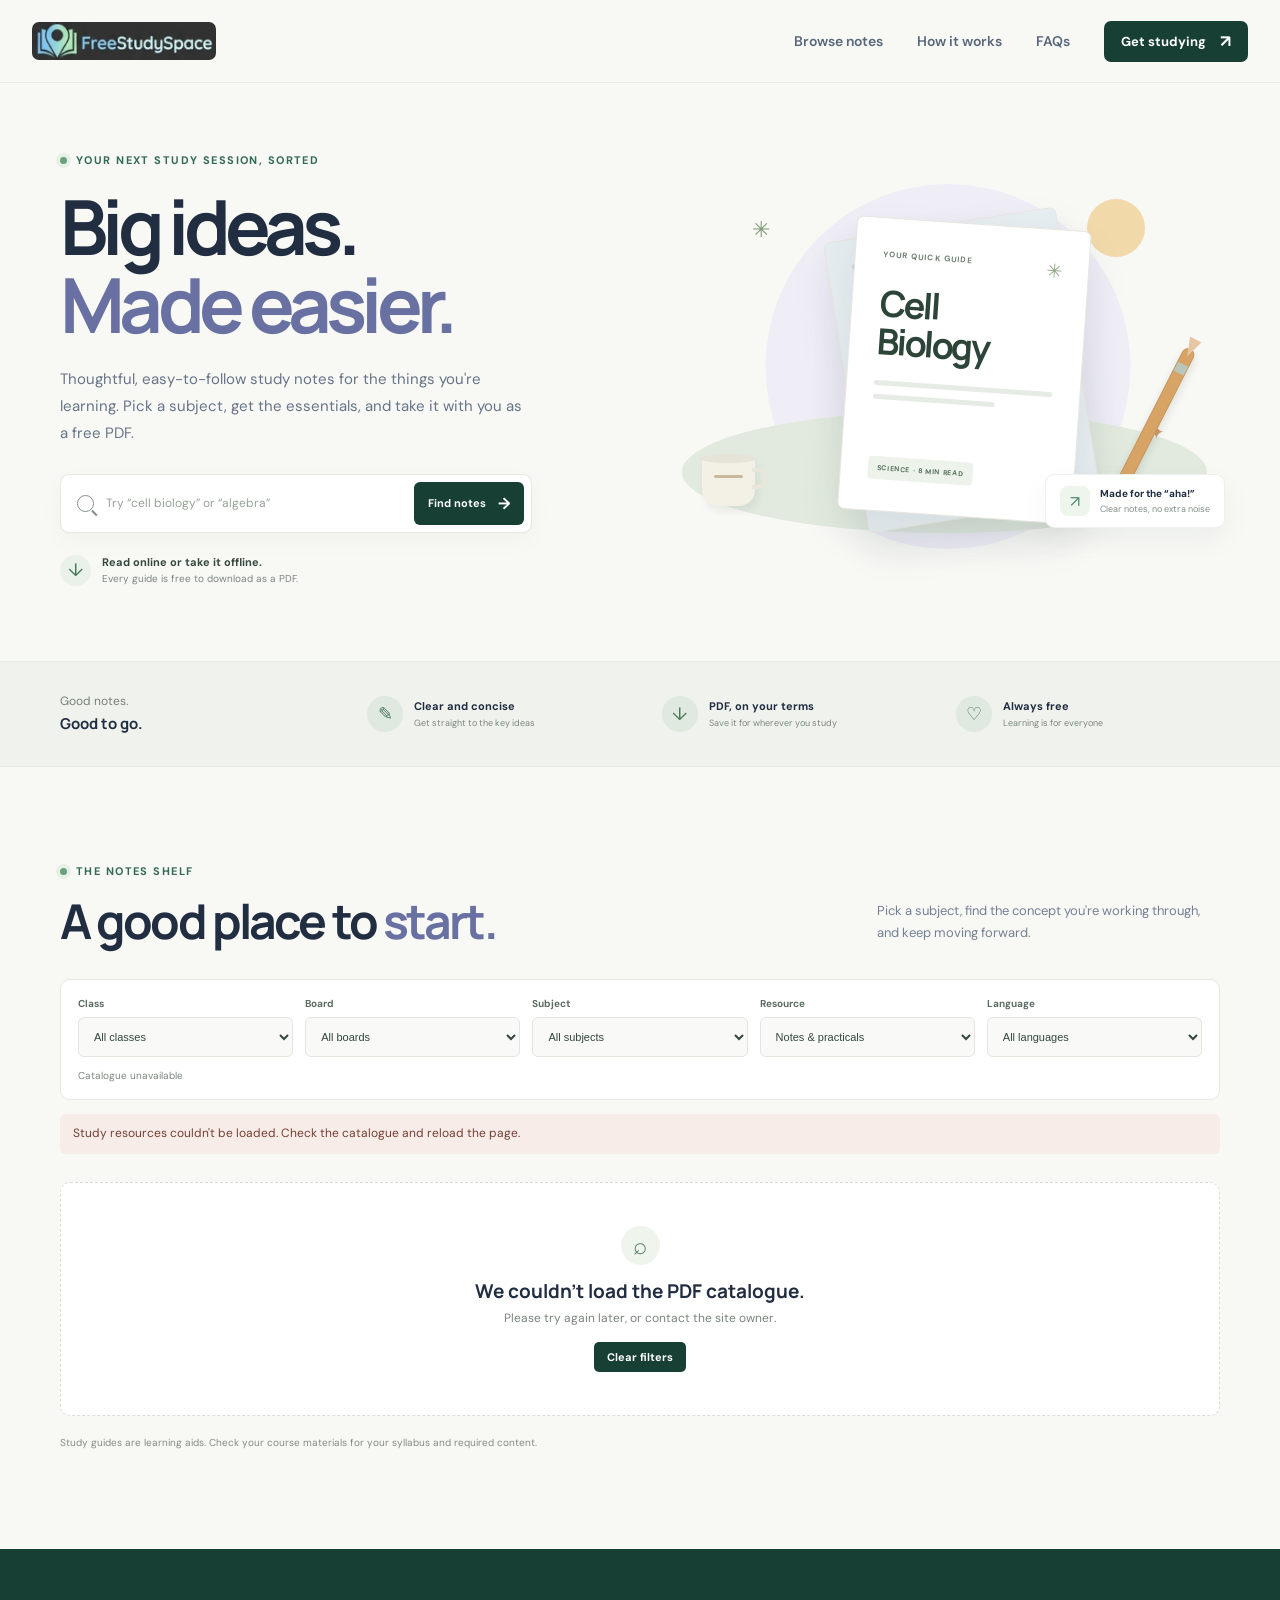
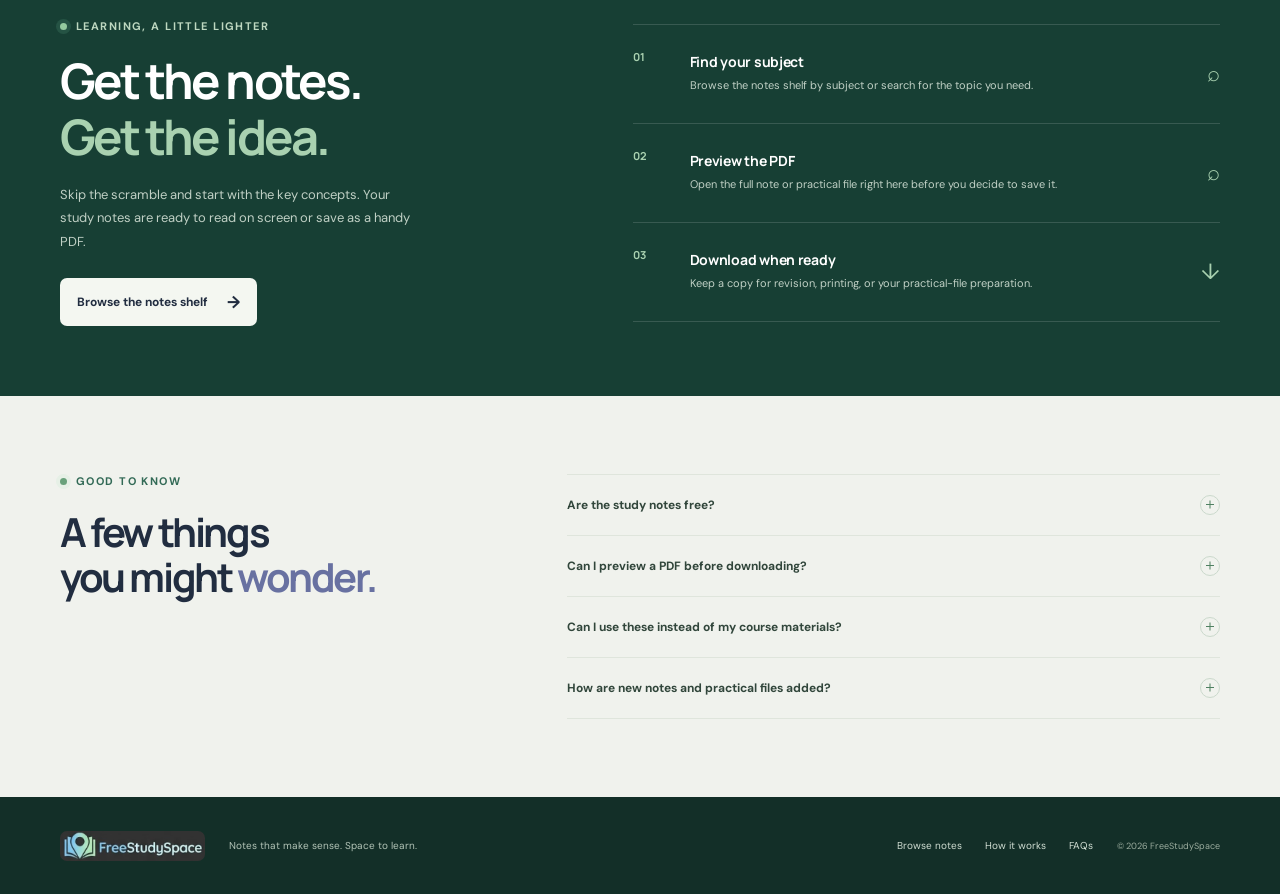
==== index.html @ 4ca71434 "UPDATED" ====
<!doctype html>
<html lang="en">
<head>
    <meta charset="UTF-8">
    <meta name="viewport" content="width=device-width, initial-scale=1">
    <meta name="theme-color" content="#f8f8f5">
    <meta name="description" content="Clear, useful study notes you can read online and download as free PDFs. Find your next study guide on FreeStudySpace.">
    <title>FreeStudySpace — Notes that make sense</title>
    <link rel="preconnect" href="https://fonts.googleapis.com">
    <link rel="preconnect" href="https://fonts.gstatic.com" crossorigin>
    <link href="https://fonts.googleapis.com/css2?family=DM+Sans:wght@400;500;600;700&family=Manrope:wght@400;500;600;700;800&display=swap" rel="stylesheet">
    <link rel="stylesheet" href="index.css">
</head>
<body>
    <a class="skip-link" href="#main">Skip to content</a>
    <header class="site-header" id="top">
        <div class="nav-shell">
            <a class="brand" href="#top" aria-label="FreeStudySpace home"><img src="FreeStudySpace.jpg" alt="FreeStudySpace" width="400" height="100"></a>
            <button class="menu-toggle" type="button" aria-expanded="false" aria-controls="primary-navigation" aria-label="Open navigation"><span></span><span></span></button>
            <nav class="primary-navigation" id="primary-navigation" aria-label="Main navigation">
                <a href="#notes">Browse notes</a>
                <a href="#how-it-works">How it works</a>
                <a href="#faq">FAQs</a>
                <a class="nav-cta" href="#notes">Get studying <span aria-hidden="true">↗</span></a>
            </nav>
        </div>
    </header>

    <main id="main">
        <section class="hero section-wrap" aria-labelledby="hero-title">
            <div class="hero-copy">
                <p class="eyebrow"><span class="eyebrow-dot"></span> Your next study session, sorted</p>
                <h1 id="hero-title">Big ideas.<br><span>Made easier.</span></h1>
                <p class="hero-description">Thoughtful, easy-to-follow study notes for the things you're learning. Pick a subject, get the essentials, and take it with you as a free PDF.</p>
                <form class="search-form" role="search" action="#notes">
                    <label class="visually-hidden" for="note-search">Search by topic or subject</label>
                    <span class="search-icon" aria-hidden="true"></span>
                    <input id="note-search" type="search" placeholder="Try “cell biology” or “algebra”" autocomplete="off">
                    <button type="submit">Find notes <span aria-hidden="true">→</span></button>
                </form>
                <div class="hero-note"><span class="download-mark" aria-hidden="true">↓</span><p><strong>Read online or take it offline.</strong><br>Every guide is free to download as a PDF.</p></div>
            </div>
            <div class="hero-art" role="img" aria-label="A stack of colorful study notes, a pencil, and a coffee">
                <div class="art-sun"></div><div class="art-spark spark-a">✳</div><div class="art-spark spark-b">✦</div>
                <div class="art-paper paper-back"><i></i><i></i><i></i></div>
                <div class="art-paper paper-main"><span class="paper-kicker">YOUR QUICK GUIDE</span><strong>Cell<br>Biology</strong><span class="paper-line"></span><span class="paper-line short"></span><span class="paper-chip">SCIENCE · 8 MIN READ</span><span class="paper-mark">✳</span></div>
                <div class="art-pencil"><span></span></div>
                <div class="art-cup"><span></span><i></i></div>
                <div class="art-caption"><span class="caption-icon">↗</span><span><strong>Made for the “aha!”</strong><small>Clear notes, no extra noise</small></span></div>
            </div>
        </section>

        <section class="benefits" aria-label="About the study notes">
            <div class="benefit-inner">
                <p>Good notes. <strong>Good to go.</strong></p>
                <div><span class="benefit-icon" aria-hidden="true">✎</span><span><strong>Clear and concise</strong><small>Get straight to the key ideas</small></span></div>
                <div><span class="benefit-icon" aria-hidden="true">↓</span><span><strong>PDF, on your terms</strong><small>Save it for wherever you study</small></span></div>
                <div><span class="benefit-icon" aria-hidden="true">♡</span><span><strong>Always free</strong><small>Learning is for everyone</small></span></div>
            </div>
        </section>

        <section class="notes-section section-wrap" id="notes" aria-labelledby="notes-title">
            <div class="section-heading">
                <div><p class="eyebrow"><span class="eyebrow-dot"></span> The notes shelf</p><h2 id="notes-title">A good place to <span>start.</span></h2></div>
                <p class="section-intro">Pick a subject, find the concept you're working through, and keep moving forward.</p>
            </div>
            <div class="catalog-controls">
                <label>Class
                    <select id="class-filter">
                        <option value="">All classes</option>
                        <option value="9">Class 9</option>
                        <option value="10">Class 10</option>
                        <option value="11">Class 11</option>
                        <option value="12">Class 12</option>
                    </select>
                </label>
                <label>Board
                    <select id="board-filter"><option value="">All boards</option></select>
                </label>
                <label>Subject
                    <select id="subject-filter"><option value="">All subjects</option></select>
                </label>
                <label>Resource
                    <select id="type-filter">
                        <option value="">Notes & practicals</option>
                        <option value="notes">Chapter notes</option>
                        <option value="practical">Practical files</option>
                    </select>
                </label>
                <label>Language
                    <select id="language-filter">
                        <option value="">All languages</option>
                        <option value="English">English</option>
                        <option value="Hindi">Hindi</option>
                        <option value="Bilingual">Bilingual</option>
                    </select>
                </label>
                <p class="result-count" id="result-count" aria-live="polite">Loading study resources…</p>
            </div>
            <p class="catalog-message" id="catalog-message" role="status" aria-live="polite">Loading study resources…</p>
            <div class="notes-grid" id="notes-grid" aria-busy="true"></div>
            <div class="empty-state" id="empty-state" hidden>
                <span aria-hidden="true">⌕</span>
                <h3 id="empty-title">No PDFs in this selection yet.</h3>
                <p id="empty-description">New class notes and practical files will appear here as they are added.</p>
                <button type="button" class="reset-search">Clear filters</button>
            </div>
            <p class="content-note">Study guides are learning aids. Check your course materials for your syllabus and required content.</p>
        </section>

        <section class="how-section" id="how-it-works" aria-labelledby="how-title">
            <div class="section-wrap how-layout">
                <div class="how-copy"><p class="eyebrow eyebrow-light"><span class="eyebrow-dot"></span> Learning, a little lighter</p><h2 id="how-title">Get the notes.<br><span>Get the idea.</span></h2><p>Skip the scramble and start with the key concepts. Your study notes are ready to read on screen or save as a handy PDF.</p><a class="button button-light" href="#notes">Browse the notes shelf <span aria-hidden="true">→</span></a></div>
                <div class="steps">
                    <article class="step"><span class="step-number">01</span><div><h3>Find your subject</h3><p>Browse the notes shelf by subject or search for the topic you need.</p></div><span class="step-mark" aria-hidden="true">⌕</span></article>
                    <article class="step"><span class="step-number">02</span><div><h3>Preview the PDF</h3><p>Open the full note or practical file right here before you decide to save it.</p></div><span class="step-mark" aria-hidden="true">⌕</span></article>
                    <article class="step"><span class="step-number">03</span><div><h3>Download when ready</h3><p>Keep a copy for revision, printing, or your practical-file preparation.</p></div><span class="step-mark" aria-hidden="true">↓</span></article>
                </div>
            </div>
        </section>

        <section class="faq-section" id="faq" aria-labelledby="faq-title">
            <div class="section-wrap faq-layout">
                <div><p class="eyebrow"><span class="eyebrow-dot"></span> Good to know</p><h2 id="faq-title">A few things<br>you might <span>wonder.</span></h2></div>
                <div class="faq-list">
                    <details><summary>Are the study notes free?<span aria-hidden="true"></span></summary><p>Yes. You can browse the guides and download each one as a PDF for free.</p></details>
                    <details><summary>Can I preview a PDF before downloading?<span aria-hidden="true"></span></summary><p>Yes. Open a resource to preview the PDF in the website, then download it if you want to keep a copy.</p></details>
                    <details><summary>Can I use these instead of my course materials?<span aria-hidden="true"></span></summary><p>These guides are a starting point for revision, not a replacement for your class notes, textbook, or course syllabus.</p></details>
                    <details><summary>How are new notes and practical files added?<span aria-hidden="true"></span></summary><p>New PDFs are added to the site's PDF folder and listed in its notes catalogue. The library grows as new files are published.</p></details>
                </div>
            </div>
        </section>
    </main>

    <footer class="site-footer"><div class="footer-inner">
        <a class="brand footer-brand" href="#top" aria-label="FreeStudySpace home"><img src="FreeStudySpace.jpg" alt="" width="400" height="100"></a>
        <p>Notes that make sense. Space to learn.</p>
        <nav aria-label="Footer navigation"><a href="#notes">Browse notes</a><a href="#how-it-works">How it works</a><a href="#faq">FAQs</a></nav>
        <span class="footer-copyright">© <span id="current-year">2026</span> FreeStudySpace</span>
    </div></footer>
    <dialog class="pdf-dialog" id="pdf-dialog" aria-labelledby="pdf-dialog-title">
        <div class="pdf-dialog-header">
            <div><p class="eyebrow">PDF PREVIEW</p><h2 id="pdf-dialog-title">Study resource</h2><p id="pdf-dialog-meta"></p></div>
            <div class="pdf-dialog-actions">
                <a class="button button-primary" id="pdf-download" href="#" download>Download PDF <span aria-hidden="true">↓</span></a>
                <button class="dialog-close" id="dialog-close" type="button" aria-label="Close PDF preview">×</button>
            </div>
        </div>
        <iframe id="pdf-frame" title="PDF study resource preview" src="about:blank"></iframe>
        <p class="pdf-fallback">If the PDF doesn't display here, <a id="pdf-open-new" href="#" target="_blank" rel="noopener">open it in a new tab</a>.</p>
    </dialog>
    <noscript><p class="noscript-message">Enable JavaScript to browse and preview the study PDFs.</p></noscript>
    <script src="app.js" defer></script>
</body>
</html>
---- index.css ----
:root {
    color-scheme: light;
    --ink: #212d40;
    --ink-soft: #687488;
    --green: #326a56;
    --green-dark: #183f34;
    --lavender: #eae7f6;
    --paper: #f8f8f5;
    --white: #fff;
    --line: #e8eae5;
    --serif: "Manrope", "DM Sans", sans-serif;
    --sans: "DM Sans", sans-serif;
}

* { box-sizing: border-box; }
html { scroll-behavior: smooth; scroll-padding-top: 92px; }
body { margin: 0; color: var(--ink); background: var(--paper); font-family: var(--sans); -webkit-font-smoothing: antialiased; }
a { color: inherit; }
button, input { font: inherit; }
a, button { -webkit-tap-highlight-color: transparent; }
a:focus-visible, button:focus-visible, input:focus-visible, select:focus-visible, summary:focus-visible { outline: 3px solid #85bb9a; outline-offset: 3px; border-radius: 5px; }
.skip-link { position: absolute; top: 8px; left: 8px; z-index: 20; padding: 10px 16px; transform: translateY(-150%); color: var(--white); background: var(--green-dark); border-radius: 6px; }
.skip-link:focus { transform: translateY(0); }
.visually-hidden { position: absolute; width: 1px; height: 1px; overflow: hidden; clip: rect(0, 0, 0, 0); white-space: nowrap; clip-path: inset(50%); }
.section-wrap { width: min(1160px, calc(100% - 64px)); margin-inline: auto; }

.site-header { position: sticky; top: 0; z-index: 10; background: rgb(248 248 245 / 95%); border-bottom: 1px solid rgb(232 234 229 / 85%); backdrop-filter: blur(12px); }
.nav-shell { width: min(1240px, calc(100% - 64px)); height: 82px; margin: auto; display: flex; align-items: center; justify-content: space-between; }
.brand { display: inline-flex; width: 184px; overflow: hidden; border-radius: 7px; background: #252829; }
.brand img { display: block; width: 100%; height: auto; }
.primary-navigation { display: flex; align-items: center; gap: 34px; }
.primary-navigation > a:not(.nav-cta) { color: #59677a; font-size: 14px; font-weight: 600; text-decoration: none; transition: color .2s ease; }
.primary-navigation > a:not(.nav-cta):hover, .footer-inner nav a:hover { color: var(--green); }
.nav-cta { display: inline-flex; align-items: center; gap: 14px; padding: 12px 17px; color: var(--white); background: var(--green-dark); border-radius: 7px; font-size: 13px; font-weight: 700; text-decoration: none; transition: background .2s ease, transform .2s ease; }
.nav-cta:hover, .button-primary:hover { background: #245b49; transform: translateY(-1px); }
.nav-cta span { font-size: 17px; line-height: 1; }
.menu-toggle { display: none; }

.hero { min-height: 578px; display: grid; grid-template-columns: 1.03fr .97fr; align-items: center; gap: 40px; padding-block: 66px 70px; }
.hero-copy { position: relative; z-index: 1; max-width: 565px; }
.eyebrow { display: flex; align-items: center; gap: 9px; margin: 0 0 19px; color: var(--green); font-size: 11px; font-weight: 700; letter-spacing: .13em; line-height: 1.4; text-transform: uppercase; }
.eyebrow-dot { flex: 0 0 auto; width: 7px; height: 7px; background: #69a17b; border-radius: 50%; box-shadow: 0 0 0 4px #e6f0e6; }
h1, h2, h3, p { margin-top: 0; }
h1, h2, h3 { font-family: var(--serif); }
.hero h1 { margin: 0; font-size: clamp(55px, 6.1vw, 76px); font-weight: 700; letter-spacing: -.075em; line-height: 1.03; }
.hero h1 span, .section-heading h2 span, .faq-layout h2 span { color: #6871a1; }
.hero-description { max-width: 470px; margin: 22px 0 0; color: var(--ink-soft); font-size: 15px; line-height: 1.8; }
.search-form { display: flex; align-items: center; gap: 10px; max-width: 472px; min-height: 59px; margin-top: 27px; padding: 6px 7px 6px 16px; background: #fff; border: 1px solid #e3e8e2; border-radius: 9px; box-shadow: 0 8px 24px #20372b08; }
.search-icon { position: relative; flex: 0 0 17px; width: 17px; height: 17px; border: 1.8px solid #829087; border-radius: 50%; }
.search-icon::after { position: absolute; right: -5px; bottom: -3px; width: 7px; height: 1.7px; content: ""; background: #829087; transform: rotate(46deg); }
.search-form input { width: 100%; min-width: 0; padding: 10px 2px; color: var(--ink); background: transparent; border: 0; outline: 0; font-size: 12px; }
.search-form input::placeholder { color: #98a198; }
.search-form input:focus-visible { outline: 0; }
.search-form:focus-within { border-color: #8caf95; box-shadow: 0 0 0 3px #d9eadc; }
.search-form button { display: inline-flex; flex: 0 0 auto; min-height: 43px; align-items: center; gap: 12px; padding-inline: 14px; color: #fff; background: var(--green-dark); border: 0; border-radius: 6px; cursor: pointer; font-size: 11px; font-weight: 700; transition: background .2s ease; }
.search-form button:hover { background: #285f4c; }
.search-form button span { font-size: 16px; }
.hero-note { display: flex; align-items: center; gap: 11px; margin-top: 21px; }
.hero-note p { margin: 0; color: #7b867f; font-size: 10px; line-height: 1.6; }
.hero-note strong { color: #36483e; font-size: 11px; }
.download-mark { display: grid; width: 31px; height: 31px; place-items: center; color: #467858; background: #e9f1e9; border-radius: 50%; font-size: 18px; }

.hero-art { position: relative; isolation: isolate; width: 100%; height: 420px; }
.hero-art::before { position: absolute; z-index: -2; top: 24px; left: 50%; width: 365px; height: 365px; content: ""; background: #efedf6; border-radius: 50%; transform: translateX(-50%); }
.hero-art::after { position: absolute; z-index: -1; right: 13px; bottom: 47px; left: 5px; height: 122px; content: ""; background: #e2eadf; border-radius: 50%; }
.art-sun { position: absolute; top: 39px; right: 75px; width: 58px; height: 58px; background: #f2d9a9; border-radius: 50%; }
.art-spark { position: absolute; z-index: 3; color: #829a76; }
.spark-a { top: 55px; left: 75px; font-size: 22px; }
.spark-b { right: 55px; bottom: 135px; color: #d39c70; font-size: 20px; }
.art-paper { position: absolute; top: 63px; left: 50%; width: 235px; height: 294px; background: #fff; border: 1px solid #e8e6e0; border-radius: 7px; box-shadow: 0 20px 42px #28354816; }
.paper-back { padding: 24px; transform: translateX(-44%) rotate(-9deg); background: #e6edf0; }
.paper-back i { display: block; height: 7px; margin-bottom: 18px; background: #c7d8d8; border-radius: 4px; }
.paper-back i:nth-child(2) { width: 76%; }
.paper-back i:nth-child(3) { width: 89%; }
.paper-main { z-index: 2; display: flex; flex-direction: column; align-items: flex-start; padding: 31px 27px; transform: translateX(-43%) rotate(4deg); }
.paper-kicker { color: #718274; font-size: 8px; font-weight: 700; letter-spacing: .14em; }
.paper-main strong { margin-top: 25px; color: #2d4438; font-family: var(--serif); font-size: 36px; letter-spacing: -.07em; line-height: 1.06; }
.paper-line { width: 100%; height: 5px; margin-top: 20px; background: #e7ebe5; border-radius: 4px; }
.paper-line.short { width: 68%; margin-top: 9px; }
.paper-chip { margin-top: auto; padding: 7px 9px; color: #55725c; background: #edf3eb; border-radius: 4px; font-size: 7px; font-weight: 700; letter-spacing: .09em; }
.paper-mark { position: absolute; top: 29px; right: 26px; color: #90a887; font-size: 19px; }
.art-pencil { position: absolute; z-index: 3; right: 56px; bottom: 92px; width: 13px; height: 147px; background: #d7a466; border: 1px solid #c8975e; border-radius: 8px 8px 2px 2px; box-shadow: 2px 4px 8px #20382b20; transform: rotate(27deg); }
.art-pencil::before { position: absolute; top: -12px; left: -1px; width: 13px; height: 19px; content: ""; background: #e7c7a3; clip-path: polygon(0 0, 100% 0, 50% 100%); }
.art-pencil span { position: absolute; top: 16px; left: 0; width: 11px; height: 10px; background: #b9c7bb; }
.art-cup { position: absolute; z-index: 3; bottom: 74px; left: 25px; width: 53px; height: 48px; background: #f3f0e6; border-radius: 4px 4px 16px 16px; box-shadow: 3px 5px 9px #20382b12; }
.art-cup::before { position: absolute; top: -4px; left: -2px; width: 57px; height: 9px; content: ""; background: #e6e3d8; border-radius: 50%; }
.art-cup span { position: absolute; top: 17px; left: 12px; width: 29px; height: 3px; background: #c9b89c; border-radius: 5px; }
.art-cup i { position: absolute; top: 10px; right: -12px; width: 15px; height: 21px; border: 4px solid #e9e6dc; border-left: 0; border-radius: 0 9px 9px 0; }
.art-caption { position: absolute; z-index: 4; right: -5px; bottom: 52px; display: flex; align-items: center; gap: 10px; padding: 11px 14px; background: #fff; border: 1px solid #edf0eb; border-radius: 9px; box-shadow: 0 11px 29px #1c41300d; }
.caption-icon { display: grid; width: 30px; height: 30px; place-items: center; color: #4f8a69; background: #eef5ed; border-radius: 8px; font-size: 16px; }
.art-caption strong, .art-caption small { display: block; white-space: nowrap; }
.art-caption strong { font-size: 10px; }
.art-caption small { margin-top: 3px; color: #839087; font-size: 9px; }

.benefits { background: #f0f2ed; border-block: 1px solid #e9ece6; }
.benefit-inner { width: min(1160px, calc(100% - 64px)); min-height: 104px; margin: auto; display: grid; grid-template-columns: 1.05fr 1fr 1fr 1fr; align-items: center; gap: 30px; }
.benefit-inner > p { margin: 0; color: #758277; font-size: 12px; line-height: 1.7; }
.benefit-inner > p strong { display: block; color: var(--ink); font-family: var(--serif); font-size: 15px; }
.benefit-inner > div { display: flex; align-items: center; gap: 11px; }
.benefit-icon { display: grid; flex: 0 0 auto; width: 36px; height: 36px; place-items: center; color: #4c7a5d; background: #e0e9df; border-radius: 50%; font-size: 18px; }
.benefit-inner > div strong, .benefit-inner > div small { display: block; }
.benefit-inner > div strong { font-size: 11px; }
.benefit-inner > div small { margin-top: 4px; color: #7b877f; font-size: 9px; }

.notes-section { padding-block: 97px 98px; }
.section-heading { display: flex; align-items: end; justify-content: space-between; gap: 48px; margin-bottom: 30px; }
.section-heading .eyebrow { margin-bottom: 15px; }
.section-heading h2, .how-copy h2, .faq-layout h2 { margin: 0; font-size: clamp(36px, 4vw, 48px); font-weight: 700; letter-spacing: -.06em; line-height: 1.14; }
.section-intro { max-width: 343px; margin: 0 0 4px; color: #758093; font-size: 13px; line-height: 1.75; }
.catalog-controls { margin-bottom: 22px; }
.result-count { min-height: 14px; margin: 12px 2px 0; color: #879086; font-size: 10px; }
.notes-grid { display: grid; grid-template-columns: repeat(3, minmax(0, 1fr)); gap: 18px; }
.note-card { overflow: hidden; background: #fff; border: 1px solid #e8ebe7; border-radius: 11px; transition: transform .22s ease, box-shadow .22s ease; }
.note-card:hover { transform: translateY(-4px); box-shadow: 0 15px 32px #27392b0d; }
.note-art { position: relative; height: 166px; overflow: hidden; }
.art-label { position: absolute; right: 14px; bottom: 13px; padding: 6px 8px; color: #556456; background: #ffffffba; border: 1px solid #ffffffce; border-radius: 4px; font-size: 8px; font-weight: 700; letter-spacing: .11em; backdrop-filter: blur(5px); }
.note-card-body { padding: 17px 18px 18px; }
.note-meta { display: flex; align-items: center; justify-content: space-between; gap: 10px; color: #879087; font-size: 8px; font-weight: 700; letter-spacing: .08em; }
.subject-tag { padding: 5px 7px; border-radius: 4px; }
.note-card h3 { margin: 13px 0 6px; font-size: 18px; letter-spacing: -.04em; }
.note-card-body > p { min-height: 41px; margin: 0; color: #748074; font-size: 11px; line-height: 1.7; }
.content-note { margin: 19px 0 0; color: #838c84; font-size: 10px; line-height: 1.6; }
.empty-state { padding: 43px 20px; background: #fff; border: 1px dashed #d7e0d7; border-radius: 10px; text-align: center; }
.empty-state[hidden] { display: none; }
.empty-state > span { display: inline-grid; width: 39px; height: 39px; place-items: center; color: #568265; background: #eff4ed; border-radius: 50%; font-size: 24px; }
.empty-state h3 { margin: 13px 0 6px; font-size: 19px; }
.empty-state p { margin: 0; color: #79847b; font-size: 12px; }
.reset-search { margin-top: 16px; padding: 8px 13px; color: #fff; background: var(--green-dark); border: 0; border-radius: 5px; cursor: pointer; font-size: 11px; font-weight: 700; }

.how-section { overflow: hidden; color: #fff; background: #173f34; }
.how-layout { min-height: 415px; display: grid; grid-template-columns: .9fr 1.1fr; align-items: center; gap: 92px; padding-block: 70px; }
.eyebrow-light { color: #bdd7c0; }
.eyebrow-light .eyebrow-dot { background: #93c99e; box-shadow: 0 0 0 4px #255344; }
.how-copy h2 { font-size: clamp(39px, 4vw, 49px); }
.how-copy h2 span { color: #a9d1b0; }
.how-copy > p:not(.eyebrow) { max-width: 355px; margin: 18px 0 25px; color: #c0d0c5; font-size: 13px; line-height: 1.8; }
.button { display: inline-flex; min-height: 48px; align-items: center; justify-content: center; gap: 19px; padding: 0 17px; border-radius: 7px; font-size: 12px; font-weight: 700; text-decoration: none; transition: background .2s ease, transform .2s ease; }
.button-light { color: var(--ink); background: #f4f7f1; }
.button-light:hover { background: #e2eee2; transform: translateY(-1px); }
.button span { font-size: 17px; transition: transform .2s ease; }
.button:hover span { transform: translateX(3px); }
.steps { border-top: 1px solid #ffffff24; }
.step { min-height: 99px; display: grid; grid-template-columns: 41px 1fr 27px; align-items: center; gap: 16px; border-bottom: 1px solid #ffffff24; }
.step-number { align-self: start; padding-top: 24px; color: #a9d1b0; font-family: var(--serif); font-size: 11px; font-weight: 700; }
.step h3 { margin: 0 0 5px; font-size: 14px; letter-spacing: -.02em; }
.step p { max-width: 380px; margin: 0; color: #c0d0c5; font-size: 11px; line-height: 1.7; }
.step-mark { color: #a9d1b0; font-size: 22px; text-align: right; }

.faq-section { padding-block: 78px; background: #f0f2ed; }
.faq-layout { display: grid; grid-template-columns: .78fr 1.22fr; gap: 90px; }
.faq-layout h2 { font-size: 40px; }
.faq-list { border-top: 1px solid #dfe5dc; }
.faq-list details { border-bottom: 1px solid #dfe5dc; }
.faq-list summary { position: relative; display: flex; min-height: 60px; align-items: center; justify-content: space-between; gap: 18px; color: #31463b; cursor: pointer; font-size: 12px; font-weight: 700; list-style: none; }
.faq-list summary::-webkit-details-marker { display: none; }
.faq-list summary > span { position: relative; flex: 0 0 20px; width: 20px; height: 20px; border: 1px solid #cbd9cc; border-radius: 50%; }
.faq-list summary > span::before, .faq-list summary > span::after { position: absolute; top: 8px; left: 5px; width: 8px; height: 1px; content: ""; background: #4f8061; transition: transform .2s ease; }
.faq-list summary > span::after { transform: rotate(90deg); }
.faq-list details[open] summary > span::after { transform: rotate(0); }
.faq-list details p { max-width: 540px; margin: -2px 36px 18px 0; color: #6d7b71; font-size: 11px; line-height: 1.75; }

.site-footer { color: #e7eee8; background: #132f28; }
.footer-inner { width: min(1160px, calc(100% - 64px)); min-height: 97px; margin: auto; display: flex; align-items: center; justify-content: space-between; gap: 24px; }
.footer-brand { width: 145px; }
.footer-inner > p { margin: 0 auto 0 0; color: #b3c4b7; font-size: 10px; }
.footer-inner nav { display: flex; gap: 23px; }
.footer-inner nav a { color: #d0ddd2; font-size: 10px; text-decoration: none; transition: color .2s ease; }
.footer-copyright { color: #9cad9f; font-size: 9px; }

@media (max-width: 900px) {
    .section-wrap, .benefit-inner { width: min(100% - 48px, 720px); }
    .nav-shell { width: calc(100% - 48px); height: 74px; }
    .brand { width: 165px; }
    .primary-navigation { gap: 22px; }
    .hero { min-height: 520px; grid-template-columns: 1.04fr .96fr; gap: 15px; padding-block: 52px; }
    .hero h1 { font-size: clamp(48px, 6.5vw, 62px); }
    .hero-art { height: 370px; transform: scale(.88); transform-origin: center; }
    .benefit-inner { grid-template-columns: 1fr 1fr; gap: 20px 34px; padding-block: 21px; }
    .section-heading { align-items: start; gap: 25px; }
    .section-intro { max-width: 285px; font-size: 12px; }
    .notes-grid { gap: 12px; }
    .note-art { height: 145px; }
    .note-card-body { padding-inline: 14px; }
    .note-card-body > p { min-height: 57px; }
    .how-layout { gap: 40px; }
    .faq-layout { gap: 45px; }
    .footer-inner { width: calc(100% - 48px); }
}

@media (max-width: 640px) {
    html { scroll-padding-top: 74px; }
    .section-wrap, .benefit-inner { width: calc(100% - 40px); }
    .nav-shell { width: calc(100% - 36px); height: 68px; }
    .brand { width: 154px; }
    .menu-toggle { display: flex; width: 42px; height: 42px; flex-direction: column; align-items: center; justify-content: center; gap: 6px; color: var(--ink); background: transparent; border: 1px solid #dce4dc; border-radius: 8px; cursor: pointer; }
    .menu-toggle span { width: 17px; height: 2px; background: currentColor; border-radius: 2px; transition: transform .2s ease; }
    .menu-toggle[aria-expanded="true"] span:first-child { transform: translateY(4px) rotate(45deg); }
    .menu-toggle[aria-expanded="true"] span:last-child { transform: translateY(-4px) rotate(-45deg); }
    .primary-navigation { position: absolute; top: 67px; right: 0; left: 0; display: none; align-items: stretch; gap: 0; padding: 9px 20px 19px; background: var(--paper); border-bottom: 1px solid var(--line); box-shadow: 0 14px 20px #1a3a2b0a; }
    .primary-navigation.is-open { display: flex; flex-direction: column; }
    .primary-navigation > a:not(.nav-cta) { padding: 14px 6px; border-bottom: 1px solid var(--line); font-size: 14px; }
    .nav-cta { justify-content: space-between; margin-top: 14px; padding: 14px 15px; }
    .hero { min-height: auto; grid-template-columns: 1fr; gap: 0; padding-block: 54px 13px; }
    .hero-copy { max-width: 510px; }
    .eyebrow { margin-bottom: 16px; font-size: 10px; }
    .hero h1 { font-size: clamp(50px, 12vw, 66px); }
    .hero-description { max-width: 440px; margin-top: 16px; font-size: 14px; line-height: 1.75; }
    .search-form { min-height: 55px; margin-top: 22px; padding-left: 12px; }
    .search-form input { font-size: 11px; }
    .search-form button { min-height: 41px; gap: 8px; padding-inline: 11px; font-size: 10px; }
    .hero-note { margin-top: 17px; }
    .hero-art { width: min(100%, 410px); height: 326px; margin: 7px auto 0; transform: scale(.87); transform-origin: top center; }
    .benefit-inner { min-height: 0; grid-template-columns: 1fr 1fr; gap: 19px 12px; padding-block: 19px; }
    .benefit-inner > p { grid-column: 1 / -1; font-size: 11px; }
    .benefit-inner > p strong { display: inline; margin-left: 5px; font-size: 14px; }
    .benefit-inner > div { gap: 8px; }
    .benefit-icon { width: 31px; height: 31px; font-size: 16px; }
    .benefit-inner > div strong { font-size: 10px; }
    .benefit-inner > div small { max-width: 125px; font-size: 8px; line-height: 1.5; }
    .notes-section { padding-block: 68px 70px; }
    .section-heading { display: block; margin-bottom: 22px; }
    .section-heading h2, .how-copy h2, .faq-layout h2 { font-size: clamp(35px, 9vw, 43px); }
    .section-intro { max-width: 420px; margin-top: 12px; font-size: 12px; }
    .notes-grid { grid-template-columns: 1fr; gap: 13px; }
    .note-card { display: grid; grid-template-columns: .82fr 1.18fr; min-height: 176px; }
    .note-art { height: 100%; min-height: 176px; }
    .note-card-body { display: flex; flex-direction: column; justify-content: center; padding: 13px 13px; }
    .note-meta { font-size: 7px; }
    .subject-tag { padding: 5px; font-size: 7px; }
    .note-card h3 { margin: 10px 0 5px; font-size: 16px; line-height: 1.2; }
    .note-card-body > p { min-height: 0; font-size: 10px; line-height: 1.55; }
    .content-note { font-size: 9px; }
    .how-layout { grid-template-columns: 1fr; gap: 31px; padding-block: 58px; }
    .how-copy h2 { font-size: 41px; }
    .how-copy > p:not(.eyebrow) { max-width: 400px; }
    .step { min-height: 94px; grid-template-columns: 31px 1fr 20px; gap: 10px; }
    .step-number { padding-top: 23px; }
    .step h3 { font-size: 13px; }
    .step p { font-size: 10px; }
    .faq-section { padding-block: 58px; }
    .faq-layout { grid-template-columns: 1fr; gap: 24px; }
    .faq-layout h2 { font-size: 38px; }
    .faq-list summary { min-height: 57px; font-size: 11px; }
    .faq-list details p { font-size: 10px; }
    .footer-inner { width: calc(100% - 40px); min-height: 0; flex-wrap: wrap; justify-content: space-between; gap: 16px; padding-block: 21px; }
    .footer-brand { width: 133px; }
    .footer-inner > p { width: calc(100% - 150px); margin: 0; text-align: right; }
    .footer-inner nav { width: 100%; justify-content: space-between; gap: 10px; padding-block: 3px; }
    .footer-inner nav a { font-size: 10px; }
    .footer-copyright { width: 100%; }
}

@media (max-width: 380px) {
    .section-wrap, .benefit-inner { width: calc(100% - 32px); }
    .hero { padding-top: 46px; }
    .hero-art { height: 300px; transform: scale(.79); transform-origin: top left; width: 126%; margin-bottom: -35px; }
    .search-form { gap: 7px; }
    .search-form input { font-size: 10px; }
    .search-form button { padding-inline: 9px; font-size: 9px; }
    .note-card { grid-template-columns: .76fr 1.24fr; }
    .note-card-body { padding-inline: 10px; }
    .note-meta { gap: 5px; }
    .subject-tag { font-size: 6px; }
    .footer-inner { width: calc(100% - 32px); }
}

@media (prefers-reduced-motion: reduce) {
    *, *::before, *::after { scroll-behavior: auto !important; animation-duration: .01ms !important; animation-iteration-count: 1 !important; transition-duration: .01ms !important; }
}

.catalog-controls { display: grid; grid-template-columns: repeat(5, minmax(115px, 1fr)); align-items: end; gap: 12px; margin-bottom: 14px; padding: 17px; background: #fff; border: 1px solid #e6eae4; border-radius: 10px; }
.catalog-controls label { display: grid; gap: 7px; color: #5c6c61; font-size: 10px; font-weight: 700; }
.catalog-controls select { width: 100%; min-height: 40px; padding: 0 30px 0 11px; color: #34463b; background: #f9faf7; border: 1px solid #e1e7df; border-radius: 6px; font-size: 11px; }
.result-count { grid-column: 1 / -1; min-height: auto; margin: 0; color: #7b877f; font-size: 10px; }
.catalog-message { min-height: 0; margin: 0; color: #66786c; font-size: 12px; line-height: 1.65; }
.catalog-message:not(:empty) { margin: 0 0 14px; padding: 10px 13px; background: #edf3eb; border-radius: 6px; }
.catalog-message:empty { display: none; }
.catalog-message[data-state="error"] { color: #743f35; background: #f8ece8; }
.noscript-message { width: min(1160px, calc(100% - 64px)); margin: 18px auto; padding: 12px; color: #694d37; background: #f5eee6; border-radius: 6px; font-size: 12px; }
.notes-grid { grid-template-columns: repeat(3, minmax(0, 1fr)); gap: 17px; }
.note-card { display: flex; min-height: 250px; flex-direction: column; }
.note-card-body { display: flex; flex: 1; flex-direction: column; align-items: flex-start; padding: 18px; }
.note-card h3 { margin: 13px 0 6px; font-size: 17px; }
.note-card-body > p { min-height: 0; margin: 0 0 15px; color: #748074; font-size: 11px; line-height: 1.7; }
.resource-tags { display: flex; flex-wrap: wrap; gap: 6px; margin-bottom: auto; padding-bottom: 14px; }
.resource-tag { padding: 5px 7px; color: #536c59; background: #edf3eb; border-radius: 4px; font-size: 8px; font-weight: 700; }
.resource-tag.type-practical { color: #765d8b; background: #f1edf6; }
.resource-actions { display: flex; width: 100%; gap: 8px; }
.resource-actions button, .resource-actions a { display: inline-flex; min-height: 39px; flex: 1; align-items: center; justify-content: center; gap: 7px; padding: 0 9px; border: 1px solid #dce7dc; border-radius: 6px; cursor: pointer; font-size: 10px; font-weight: 700; text-decoration: none; }
.preview-button { color: #315b46; background: #edf4eb; }
.preview-button:hover { background: #e2eee0; }
.resource-download { color: #fff; background: var(--green-dark); border-color: var(--green-dark) !important; }
.resource-download:hover { background: #245b49; }
.resource-actions span { font-size: 15px; }
.empty-state { margin-top: 14px; }
.pdf-dialog { width: min(1000px, calc(100% - 32px)); max-width: none; height: min(88vh, 900px); max-height: none; padding: 0; overflow: hidden; color: var(--ink); background: #f4f5f1; border: 1px solid #dfe5dc; border-radius: 12px; box-shadow: 0 24px 90px #101b1766; }
.pdf-dialog::backdrop { background: #13231dcc; backdrop-filter: blur(3px); }
.pdf-dialog-header { display: flex; min-height: 92px; align-items: center; justify-content: space-between; gap: 20px; padding: 14px 20px; background: #fff; border-bottom: 1px solid #e4e9e2; }
.pdf-dialog-header .eyebrow { margin-bottom: 5px; font-size: 8px; }
.pdf-dialog-header h2 { margin: 0; font-size: 17px; letter-spacing: -.03em; }
.pdf-dialog-header > div:first-child > p:last-child { margin: 4px 0 0; color: #738075; font-size: 10px; }
.pdf-dialog-actions { display: flex; align-items: center; gap: 12px; }
.pdf-dialog-actions .button { min-height: 39px; padding-inline: 12px; font-size: 10px; }
.dialog-close { display: grid; width: 38px; height: 38px; place-items: center; color: #526457; background: #f2f5f0; border: 1px solid #e1e8df; border-radius: 50%; cursor: pointer; font-size: 25px; line-height: 1; }
.dialog-close:hover { background: #e7eee5; }
.pdf-dialog iframe { display: block; width: 100%; height: calc(100% - 126px); background: #69716d; border: 0; }
.pdf-fallback { margin: 0; padding: 9px 16px; color: #69776d; background: #fff; font-size: 10px; text-align: center; }
.pdf-fallback a { color: var(--green); font-weight: 700; }
.resource-art { display: grid; place-items: center; background: radial-gradient(circle at 25% 25%, #ffffffa6 0 2px, transparent 3px), radial-gradient(circle at 72% 61%, #ffffff90 0 2px, transparent 3px), #e7eee5; }
.resource-art::before, .resource-art::after { position: absolute; width: 125px; height: 125px; content: ""; border: 1px solid #78927a35; border-radius: 50%; }
.resource-art::after { width: 88px; height: 88px; }
.resource-art-icon { color: #57765e; font-size: 47px; }
.note-card:nth-child(4n + 2) .resource-art { background-color: #eeebf7; }
.note-card:nth-child(4n + 2) .resource-art-icon { color: #66668e; }
.note-card:nth-child(4n + 3) .resource-art { background-color: #e8edf2; }
.note-card:nth-child(4n + 3) .resource-art-icon { color: #53748a; }
.note-card:nth-child(4n + 4) .resource-art { background-color: #f3ece4; }
.note-card:nth-child(4n + 4) .resource-art-icon { color: #9a754b; }
.resource-art .art-label { z-index: 1; }

@media (max-width: 900px) {
    .catalog-controls { grid-template-columns: repeat(2, minmax(0, 1fr)); }
    .notes-grid { grid-template-columns: repeat(2, minmax(0, 1fr)); }
}

@media (max-width: 640px) {
    .catalog-controls { grid-template-columns: repeat(2, minmax(0, 1fr)); gap: 10px; padding: 13px; }
    .notes-grid { grid-template-columns: 1fr; gap: 12px; }
    .note-card { min-height: 0; }
    .note-card-body { padding: 15px; }
    .resource-actions button, .resource-actions a { font-size: 9px; }
    .pdf-dialog { width: calc(100% - 18px); height: 92vh; }
    .pdf-dialog-header { min-height: 82px; gap: 8px; padding: 10px; }
    .pdf-dialog-header h2 { font-size: 14px; }
    .pdf-dialog-header > div:first-child > p:last-child { max-width: 42vw; font-size: 8px; }
    .pdf-dialog-actions { gap: 6px; }
    .pdf-dialog-actions .button { min-height: 36px; gap: 6px; padding-inline: 8px; font-size: 9px; }
    .dialog-close { width: 34px; height: 34px; }
    .pdf-dialog iframe { height: calc(100% - 116px); }
    .pdf-fallback { padding: 8px; font-size: 9px; }
}
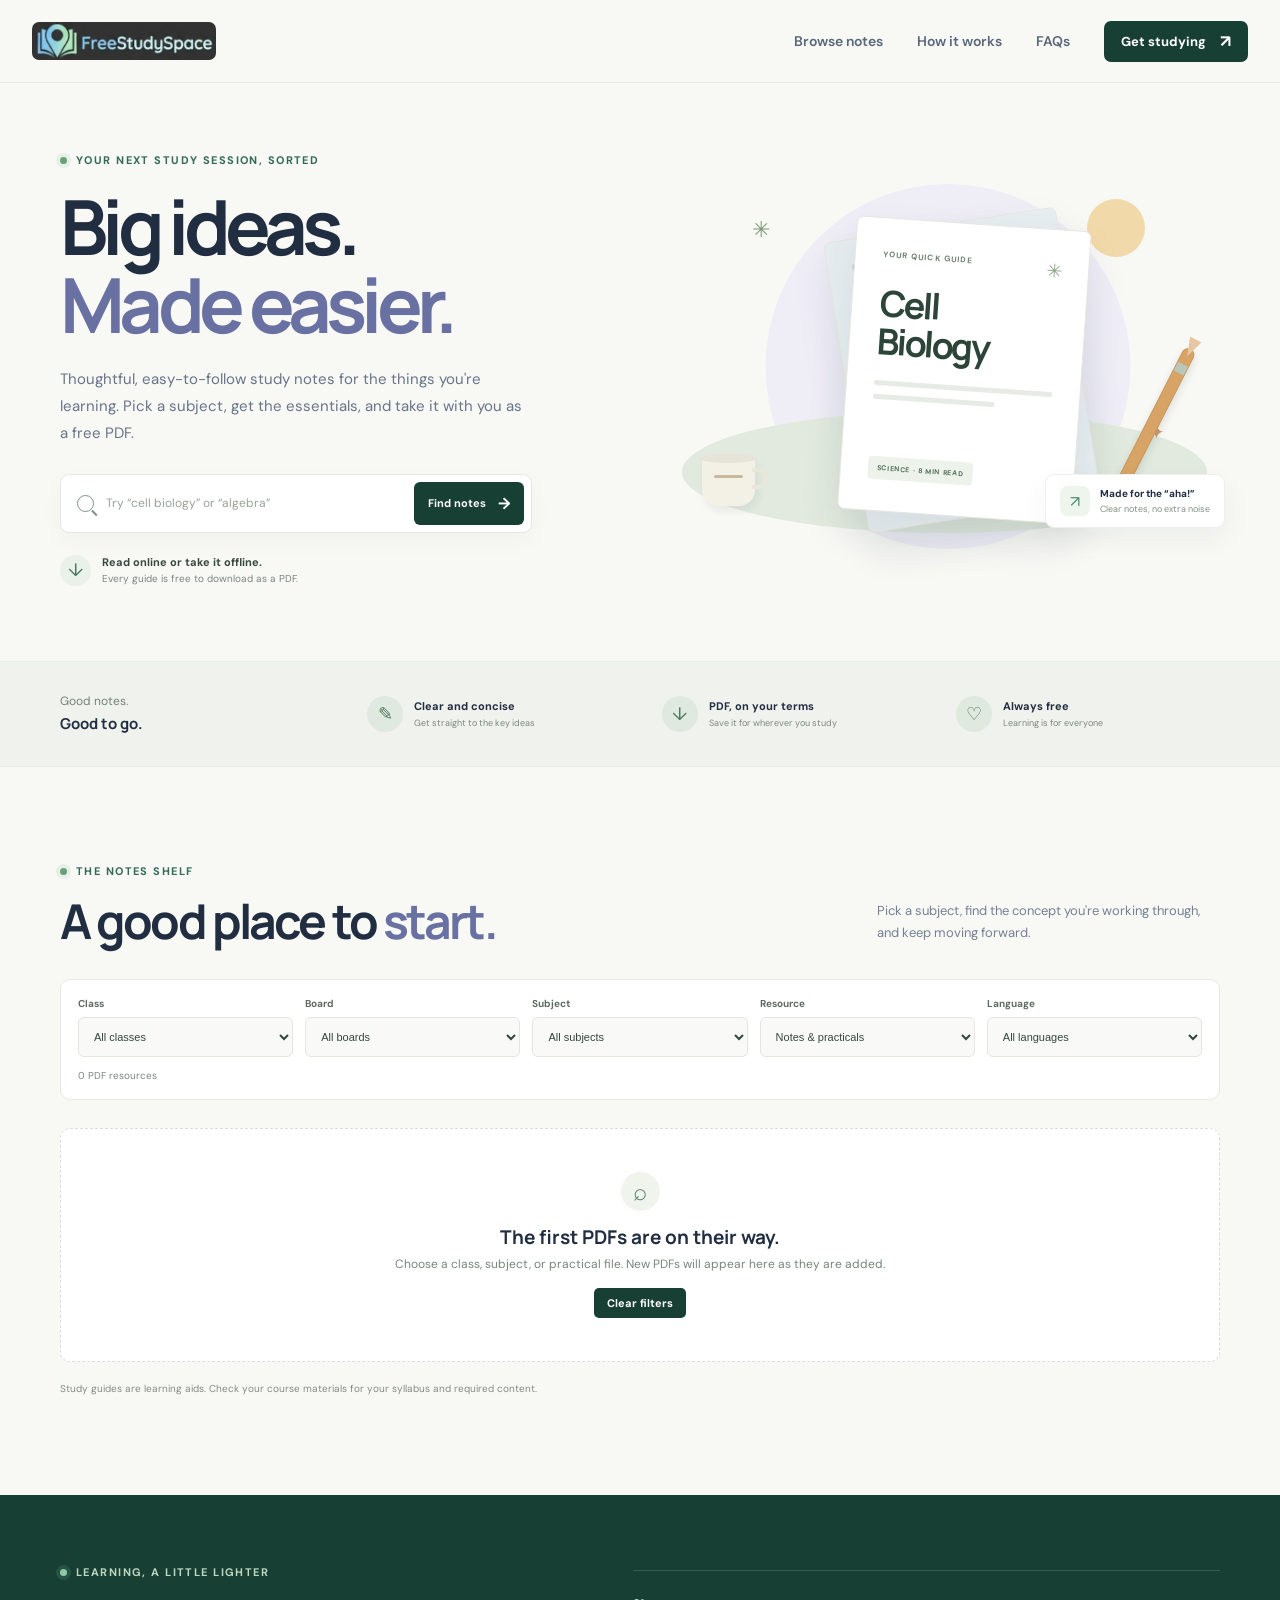
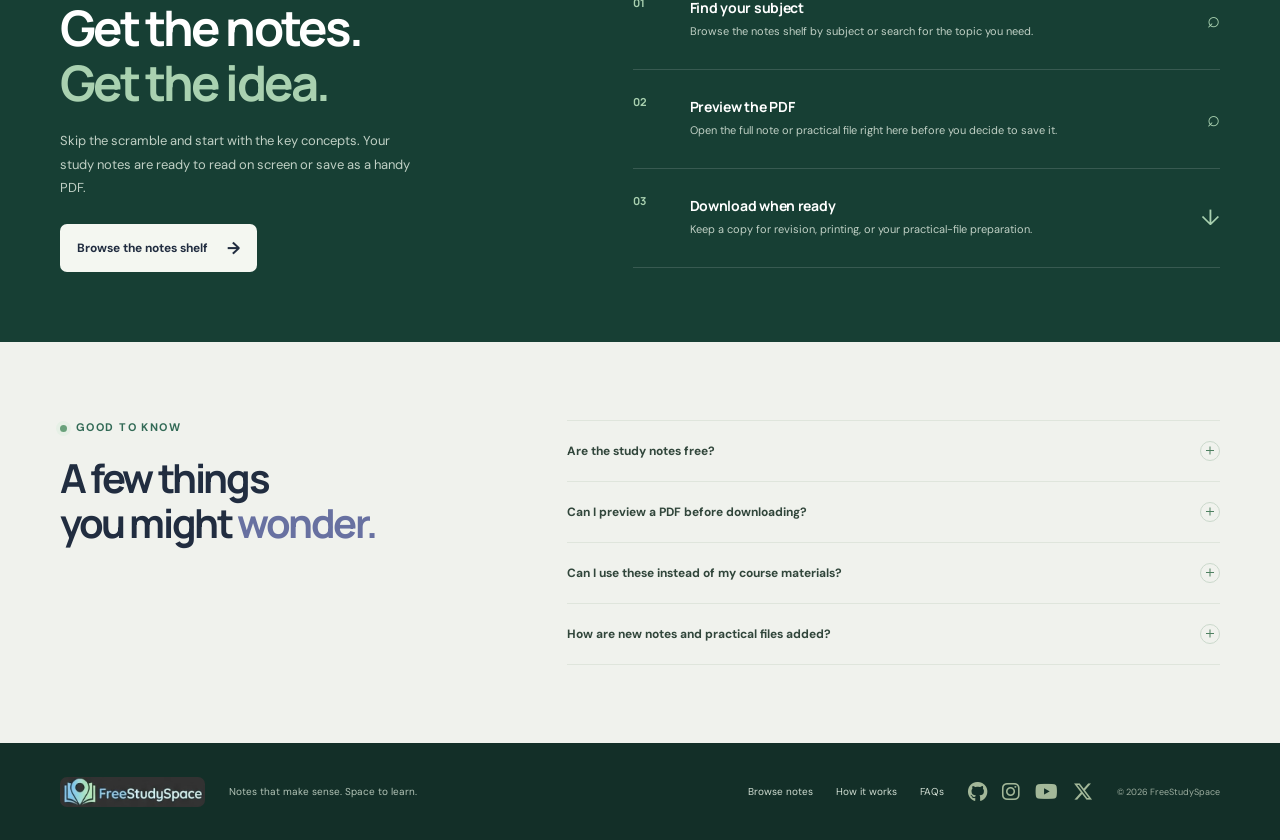
==== commit 344c1579: "Added links" ====
--- a/index.html
+++ b/index.html
@@ -1,22 +1,30 @@
 <!doctype html>
 <html lang="en">
+
 <head>
     <meta charset="UTF-8">
     <meta name="viewport" content="width=device-width, initial-scale=1">
     <meta name="theme-color" content="#f8f8f5">
-    <meta name="description" content="Clear, useful study notes you can read online and download as free PDFs. Find your next study guide on FreeStudySpace.">
+    <meta name="description"
+        content="Clear, useful study notes you can read online and download as free PDFs. Find your next study guide on FreeStudySpace.">
     <title>FreeStudySpace — Notes that make sense</title>
     <link rel="preconnect" href="https://fonts.googleapis.com">
+    <link rel="stylesheet" href="https://cdnjs.cloudflare.com/ajax/libs/font-awesome/6.5.1/css/all.min.css">
     <link rel="preconnect" href="https://fonts.gstatic.com" crossorigin>
-    <link href="https://fonts.googleapis.com/css2?family=DM+Sans:wght@400;500;600;700&family=Manrope:wght@400;500;600;700;800&display=swap" rel="stylesheet">
+    <link
+        href="https://fonts.googleapis.com/css2?family=DM+Sans:wght@400;500;600;700&family=Manrope:wght@400;500;600;700;800&display=swap"
+        rel="stylesheet">
     <link rel="stylesheet" href="index.css">
 </head>
+
 <body>
     <a class="skip-link" href="#main">Skip to content</a>
     <header class="site-header" id="top">
         <div class="nav-shell">
-            <a class="brand" href="#top" aria-label="FreeStudySpace home"><img src="FreeStudySpace.jpg" alt="FreeStudySpace" width="400" height="100"></a>
-            <button class="menu-toggle" type="button" aria-expanded="false" aria-controls="primary-navigation" aria-label="Open navigation"><span></span><span></span></button>
+            <a class="brand" href="#top" aria-label="FreeStudySpace home"><img src="FreeStudySpace.jpg"
+                    alt="FreeStudySpace" width="400" height="100"></a>
+            <button class="menu-toggle" type="button" aria-expanded="false" aria-controls="primary-navigation"
+                aria-label="Open navigation"><span></span><span></span></button>
             <nav class="primary-navigation" id="primary-navigation" aria-label="Main navigation">
                 <a href="#notes">Browse notes</a>
                 <a href="#how-it-works">How it works</a>
@@ -31,38 +39,55 @@
             <div class="hero-copy">
                 <p class="eyebrow"><span class="eyebrow-dot"></span> Your next study session, sorted</p>
                 <h1 id="hero-title">Big ideas.<br><span>Made easier.</span></h1>
-                <p class="hero-description">Thoughtful, easy-to-follow study notes for the things you're learning. Pick a subject, get the essentials, and take it with you as a free PDF.</p>
+                <p class="hero-description">Thoughtful, easy-to-follow study notes for the things you're learning. Pick
+                    a subject, get the essentials, and take it with you as a free PDF.</p>
                 <form class="search-form" role="search" action="#notes">
                     <label class="visually-hidden" for="note-search">Search by topic or subject</label>
                     <span class="search-icon" aria-hidden="true"></span>
-                    <input id="note-search" type="search" placeholder="Try “cell biology” or “algebra”" autocomplete="off">
+                    <input id="note-search" type="search" placeholder="Try “cell biology” or “algebra”"
+                        autocomplete="off">
                     <button type="submit">Find notes <span aria-hidden="true">→</span></button>
                 </form>
-                <div class="hero-note"><span class="download-mark" aria-hidden="true">↓</span><p><strong>Read online or take it offline.</strong><br>Every guide is free to download as a PDF.</p></div>
+                <div class="hero-note"><span class="download-mark" aria-hidden="true">↓</span>
+                    <p><strong>Read online or take it offline.</strong><br>Every guide is free to download as a PDF.</p>
+                </div>
             </div>
             <div class="hero-art" role="img" aria-label="A stack of colorful study notes, a pencil, and a coffee">
-                <div class="art-sun"></div><div class="art-spark spark-a">✳</div><div class="art-spark spark-b">✦</div>
+                <div class="art-sun"></div>
+                <div class="art-spark spark-a">✳</div>
+                <div class="art-spark spark-b">✦</div>
                 <div class="art-paper paper-back"><i></i><i></i><i></i></div>
-                <div class="art-paper paper-main"><span class="paper-kicker">YOUR QUICK GUIDE</span><strong>Cell<br>Biology</strong><span class="paper-line"></span><span class="paper-line short"></span><span class="paper-chip">SCIENCE · 8 MIN READ</span><span class="paper-mark">✳</span></div>
+                <div class="art-paper paper-main"><span class="paper-kicker">YOUR QUICK
+                        GUIDE</span><strong>Cell<br>Biology</strong><span class="paper-line"></span><span
+                        class="paper-line short"></span><span class="paper-chip">SCIENCE · 8 MIN READ</span><span
+                        class="paper-mark">✳</span></div>
                 <div class="art-pencil"><span></span></div>
                 <div class="art-cup"><span></span><i></i></div>
-                <div class="art-caption"><span class="caption-icon">↗</span><span><strong>Made for the “aha!”</strong><small>Clear notes, no extra noise</small></span></div>
+                <div class="art-caption"><span class="caption-icon">↗</span><span><strong>Made for the
+                            “aha!”</strong><small>Clear notes, no extra noise</small></span></div>
             </div>
         </section>
 
         <section class="benefits" aria-label="About the study notes">
             <div class="benefit-inner">
                 <p>Good notes. <strong>Good to go.</strong></p>
-                <div><span class="benefit-icon" aria-hidden="true">✎</span><span><strong>Clear and concise</strong><small>Get straight to the key ideas</small></span></div>
-                <div><span class="benefit-icon" aria-hidden="true">↓</span><span><strong>PDF, on your terms</strong><small>Save it for wherever you study</small></span></div>
-                <div><span class="benefit-icon" aria-hidden="true">♡</span><span><strong>Always free</strong><small>Learning is for everyone</small></span></div>
+                <div><span class="benefit-icon" aria-hidden="true">✎</span><span><strong>Clear and
+                            concise</strong><small>Get straight to the key ideas</small></span></div>
+                <div><span class="benefit-icon" aria-hidden="true">↓</span><span><strong>PDF, on your
+                            terms</strong><small>Save it for wherever you study</small></span></div>
+                <div><span class="benefit-icon" aria-hidden="true">♡</span><span><strong>Always
+                            free</strong><small>Learning is for everyone</small></span></div>
             </div>
         </section>
 
         <section class="notes-section section-wrap" id="notes" aria-labelledby="notes-title">
             <div class="section-heading">
-                <div><p class="eyebrow"><span class="eyebrow-dot"></span> The notes shelf</p><h2 id="notes-title">A good place to <span>start.</span></h2></div>
-                <p class="section-intro">Pick a subject, find the concept you're working through, and keep moving forward.</p>
+                <div>
+                    <p class="eyebrow"><span class="eyebrow-dot"></span> The notes shelf</p>
+                    <h2 id="notes-title">A good place to <span>start.</span></h2>
+                </div>
+                <p class="section-intro">Pick a subject, find the concept you're working through, and keep moving
+                    forward.</p>
             </div>
             <div class="catalog-controls">
                 <label>Class
@@ -75,10 +100,14 @@
                     </select>
                 </label>
                 <label>Board
-                    <select id="board-filter"><option value="">All boards</option></select>
+                    <select id="board-filter">
+                        <option value="">All boards</option>
+                    </select>
                 </label>
                 <label>Subject
-                    <select id="subject-filter"><option value="">All subjects</option></select>
+                    <select id="subject-filter">
+                        <option value="">All subjects</option>
+                    </select>
                 </label>
                 <label>Resource
                     <select id="type-filter">
@@ -97,7 +126,8 @@
                 </label>
                 <p class="result-count" id="result-count" aria-live="polite">Loading study resources…</p>
             </div>
-            <p class="catalog-message" id="catalog-message" role="status" aria-live="polite">Loading study resources…</p>
+            <p class="catalog-message" id="catalog-message" role="status" aria-live="polite">Loading study resources…
+            </p>
             <div class="notes-grid" id="notes-grid" aria-busy="true"></div>
             <div class="empty-state" id="empty-state" hidden>
                 <span aria-hidden="true">⌕</span>
@@ -105,51 +135,120 @@
                 <p id="empty-description">New class notes and practical files will appear here as they are added.</p>
                 <button type="button" class="reset-search">Clear filters</button>
             </div>
-            <p class="content-note">Study guides are learning aids. Check your course materials for your syllabus and required content.</p>
+            <p class="content-note">Study guides are learning aids. Check your course materials for your syllabus and
+                required content.</p>
         </section>
 
         <section class="how-section" id="how-it-works" aria-labelledby="how-title">
             <div class="section-wrap how-layout">
-                <div class="how-copy"><p class="eyebrow eyebrow-light"><span class="eyebrow-dot"></span> Learning, a little lighter</p><h2 id="how-title">Get the notes.<br><span>Get the idea.</span></h2><p>Skip the scramble and start with the key concepts. Your study notes are ready to read on screen or save as a handy PDF.</p><a class="button button-light" href="#notes">Browse the notes shelf <span aria-hidden="true">→</span></a></div>
+                <div class="how-copy">
+                    <p class="eyebrow eyebrow-light"><span class="eyebrow-dot"></span> Learning, a little lighter</p>
+                    <h2 id="how-title">Get the notes.<br><span>Get the idea.</span></h2>
+                    <p>Skip the scramble and start with the key concepts. Your study notes are ready to read on screen
+                        or save as a handy PDF.</p><a class="button button-light" href="#notes">Browse the notes shelf
+                        <span aria-hidden="true">→</span></a>
+                </div>
                 <div class="steps">
-                    <article class="step"><span class="step-number">01</span><div><h3>Find your subject</h3><p>Browse the notes shelf by subject or search for the topic you need.</p></div><span class="step-mark" aria-hidden="true">⌕</span></article>
-                    <article class="step"><span class="step-number">02</span><div><h3>Preview the PDF</h3><p>Open the full note or practical file right here before you decide to save it.</p></div><span class="step-mark" aria-hidden="true">⌕</span></article>
-                    <article class="step"><span class="step-number">03</span><div><h3>Download when ready</h3><p>Keep a copy for revision, printing, or your practical-file preparation.</p></div><span class="step-mark" aria-hidden="true">↓</span></article>
+                    <article class="step"><span class="step-number">01</span>
+                        <div>
+                            <h3>Find your subject</h3>
+                            <p>Browse the notes shelf by subject or search for the topic you need.</p>
+                        </div><span class="step-mark" aria-hidden="true">⌕</span>
+                    </article>
+                    <article class="step"><span class="step-number">02</span>
+                        <div>
+                            <h3>Preview the PDF</h3>
+                            <p>Open the full note or practical file right here before you decide to save it.</p>
+                        </div><span class="step-mark" aria-hidden="true">⌕</span>
+                    </article>
+                    <article class="step"><span class="step-number">03</span>
+                        <div>
+                            <h3>Download when ready</h3>
+                            <p>Keep a copy for revision, printing, or your practical-file preparation.</p>
+                        </div><span class="step-mark" aria-hidden="true">↓</span>
+                    </article>
                 </div>
             </div>
         </section>
 
         <section class="faq-section" id="faq" aria-labelledby="faq-title">
             <div class="section-wrap faq-layout">
-                <div><p class="eyebrow"><span class="eyebrow-dot"></span> Good to know</p><h2 id="faq-title">A few things<br>you might <span>wonder.</span></h2></div>
+                <div>
+                    <p class="eyebrow"><span class="eyebrow-dot"></span> Good to know</p>
+                    <h2 id="faq-title">A few things<br>you might <span>wonder.</span></h2>
+                </div>
                 <div class="faq-list">
-                    <details><summary>Are the study notes free?<span aria-hidden="true"></span></summary><p>Yes. You can browse the guides and download each one as a PDF for free.</p></details>
-                    <details><summary>Can I preview a PDF before downloading?<span aria-hidden="true"></span></summary><p>Yes. Open a resource to preview the PDF in the website, then download it if you want to keep a copy.</p></details>
-                    <details><summary>Can I use these instead of my course materials?<span aria-hidden="true"></span></summary><p>These guides are a starting point for revision, not a replacement for your class notes, textbook, or course syllabus.</p></details>
-                    <details><summary>How are new notes and practical files added?<span aria-hidden="true"></span></summary><p>New PDFs are added to the site's PDF folder and listed in its notes catalogue. The library grows as new files are published.</p></details>
+                    <details>
+                        <summary>Are the study notes free?<span aria-hidden="true"></span></summary>
+                        <p>Yes. You can browse the guides and download each one as a PDF for free.</p>
+                    </details>
+                    <details>
+                        <summary>Can I preview a PDF before downloading?<span aria-hidden="true"></span></summary>
+                        <p>Yes. Open a resource to preview the PDF in the website, then download it if you want to keep
+                            a copy.</p>
+                    </details>
+                    <details>
+                        <summary>Can I use these instead of my course materials?<span aria-hidden="true"></span>
+                        </summary>
+                        <p>These guides are a starting point for revision, not a replacement for your class notes,
+                            textbook, or course syllabus.</p>
+                    </details>
+                    <details>
+                        <summary>How are new notes and practical files added?<span aria-hidden="true"></span></summary>
+                        <p>New PDFs are added to the site's PDF folder and listed in its notes catalogue. The library
+                            grows as new files are published.</p>
+                    </details>
                 </div>
             </div>
         </section>
     </main>
 
-    <footer class="site-footer"><div class="footer-inner">
-        <a class="brand footer-brand" href="#top" aria-label="FreeStudySpace home"><img src="FreeStudySpace.jpg" alt="" width="400" height="100"></a>
-        <p>Notes that make sense. Space to learn.</p>
-        <nav aria-label="Footer navigation"><a href="#notes">Browse notes</a><a href="#how-it-works">How it works</a><a href="#faq">FAQs</a></nav>
-        <span class="footer-copyright">© <span id="current-year">2026</span> FreeStudySpace</span>
-    </div></footer>
+    <footer class="site-footer">
+        <div class="footer-inner">
+            <a class="brand footer-brand" href="#top" aria-label="FreeStudySpace home"><img src="FreeStudySpace.jpg"
+                    alt="" width="400" height="100"></a>
+            <p>Notes that make sense. Space to learn.</p>
+            <nav aria-label="Footer navigation"><a href="#notes">Browse notes</a><a href="#how-it-works">How it
+                    works</a><a href="#faq">FAQs</a></nav>
+            <!-- Social Media Links -->
+            <div class="footer-socials">
+                <a href="https://github.com/HEMANT155350" target="_blank" aria-label="GitHub">
+                    <i class="fa-brands fa-github"></i>
+                </a>
+                <a href="https://instagram.com/hemant_prajapati_x_" target="_blank" aria-label="Instagram">
+                    <i class="fa-brands fa-instagram"></i>
+                </a>
+                <a href="https://youtube.com/@your-channel" target="_blank" aria-label="YouTube">
+                    <i class="fa-brands fa-youtube"></i>
+                </a>
+                <a href="https://x.com/your-handle" target="_blank" aria-label="X (Twitter)">
+                    <i class="fa-brands fa-x-twitter"></i>
+                </a>
+            </div>
+            <span class="footer-copyright">© <span id="current-year">2026</span> FreeStudySpace</span>
+        </div>
+    </footer>
     <dialog class="pdf-dialog" id="pdf-dialog" aria-labelledby="pdf-dialog-title">
         <div class="pdf-dialog-header">
-            <div><p class="eyebrow">PDF PREVIEW</p><h2 id="pdf-dialog-title">Study resource</h2><p id="pdf-dialog-meta"></p></div>
+            <div>
+                <p class="eyebrow">PDF PREVIEW</p>
+                <h2 id="pdf-dialog-title">Study resource</h2>
+                <p id="pdf-dialog-meta"></p>
+            </div>
             <div class="pdf-dialog-actions">
-                <a class="button button-primary" id="pdf-download" href="#" download>Download PDF <span aria-hidden="true">↓</span></a>
+                <a class="button button-primary" id="pdf-download" href="#" download>Download PDF <span
+                        aria-hidden="true">↓</span></a>
                 <button class="dialog-close" id="dialog-close" type="button" aria-label="Close PDF preview">×</button>
             </div>
         </div>
         <iframe id="pdf-frame" title="PDF study resource preview" src="about:blank"></iframe>
-        <p class="pdf-fallback">If the PDF doesn't display here, <a id="pdf-open-new" href="#" target="_blank" rel="noopener">open it in a new tab</a>.</p>
+        <p class="pdf-fallback">If the PDF doesn't display here, <a id="pdf-open-new" href="#" target="_blank"
+                rel="noopener">open it in a new tab</a>.</p>
     </dialog>
-    <noscript><p class="noscript-message">Enable JavaScript to browse and preview the study PDFs.</p></noscript>
+    <noscript>
+        <p class="noscript-message">Enable JavaScript to browse and preview the study PDFs.</p>
+    </noscript>
     <script src="app.js" defer></script>
 </body>
-</html>
+
+</html>
--- a/index.css
+++ b/index.css
@@ -1,341 +1,2004 @@
 :root {
-    color-scheme: light;
-    --ink: #212d40;
-    --ink-soft: #687488;
-    --green: #326a56;
-    --green-dark: #183f34;
-    --lavender: #eae7f6;
-    --paper: #f8f8f5;
-    --white: #fff;
-    --line: #e8eae5;
-    --serif: "Manrope", "DM Sans", sans-serif;
-    --sans: "DM Sans", sans-serif;
-}
-
-* { box-sizing: border-box; }
-html { scroll-behavior: smooth; scroll-padding-top: 92px; }
-body { margin: 0; color: var(--ink); background: var(--paper); font-family: var(--sans); -webkit-font-smoothing: antialiased; }
-a { color: inherit; }
-button, input { font: inherit; }
-a, button { -webkit-tap-highlight-color: transparent; }
-a:focus-visible, button:focus-visible, input:focus-visible, select:focus-visible, summary:focus-visible { outline: 3px solid #85bb9a; outline-offset: 3px; border-radius: 5px; }
-.skip-link { position: absolute; top: 8px; left: 8px; z-index: 20; padding: 10px 16px; transform: translateY(-150%); color: var(--white); background: var(--green-dark); border-radius: 6px; }
-.skip-link:focus { transform: translateY(0); }
-.visually-hidden { position: absolute; width: 1px; height: 1px; overflow: hidden; clip: rect(0, 0, 0, 0); white-space: nowrap; clip-path: inset(50%); }
-.section-wrap { width: min(1160px, calc(100% - 64px)); margin-inline: auto; }
-
-.site-header { position: sticky; top: 0; z-index: 10; background: rgb(248 248 245 / 95%); border-bottom: 1px solid rgb(232 234 229 / 85%); backdrop-filter: blur(12px); }
-.nav-shell { width: min(1240px, calc(100% - 64px)); height: 82px; margin: auto; display: flex; align-items: center; justify-content: space-between; }
-.brand { display: inline-flex; width: 184px; overflow: hidden; border-radius: 7px; background: #252829; }
-.brand img { display: block; width: 100%; height: auto; }
-.primary-navigation { display: flex; align-items: center; gap: 34px; }
-.primary-navigation > a:not(.nav-cta) { color: #59677a; font-size: 14px; font-weight: 600; text-decoration: none; transition: color .2s ease; }
-.primary-navigation > a:not(.nav-cta):hover, .footer-inner nav a:hover { color: var(--green); }
-.nav-cta { display: inline-flex; align-items: center; gap: 14px; padding: 12px 17px; color: var(--white); background: var(--green-dark); border-radius: 7px; font-size: 13px; font-weight: 700; text-decoration: none; transition: background .2s ease, transform .2s ease; }
-.nav-cta:hover, .button-primary:hover { background: #245b49; transform: translateY(-1px); }
-.nav-cta span { font-size: 17px; line-height: 1; }
-.menu-toggle { display: none; }
-
-.hero { min-height: 578px; display: grid; grid-template-columns: 1.03fr .97fr; align-items: center; gap: 40px; padding-block: 66px 70px; }
-.hero-copy { position: relative; z-index: 1; max-width: 565px; }
-.eyebrow { display: flex; align-items: center; gap: 9px; margin: 0 0 19px; color: var(--green); font-size: 11px; font-weight: 700; letter-spacing: .13em; line-height: 1.4; text-transform: uppercase; }
-.eyebrow-dot { flex: 0 0 auto; width: 7px; height: 7px; background: #69a17b; border-radius: 50%; box-shadow: 0 0 0 4px #e6f0e6; }
-h1, h2, h3, p { margin-top: 0; }
-h1, h2, h3 { font-family: var(--serif); }
-.hero h1 { margin: 0; font-size: clamp(55px, 6.1vw, 76px); font-weight: 700; letter-spacing: -.075em; line-height: 1.03; }
-.hero h1 span, .section-heading h2 span, .faq-layout h2 span { color: #6871a1; }
-.hero-description { max-width: 470px; margin: 22px 0 0; color: var(--ink-soft); font-size: 15px; line-height: 1.8; }
-.search-form { display: flex; align-items: center; gap: 10px; max-width: 472px; min-height: 59px; margin-top: 27px; padding: 6px 7px 6px 16px; background: #fff; border: 1px solid #e3e8e2; border-radius: 9px; box-shadow: 0 8px 24px #20372b08; }
-.search-icon { position: relative; flex: 0 0 17px; width: 17px; height: 17px; border: 1.8px solid #829087; border-radius: 50%; }
-.search-icon::after { position: absolute; right: -5px; bottom: -3px; width: 7px; height: 1.7px; content: ""; background: #829087; transform: rotate(46deg); }
-.search-form input { width: 100%; min-width: 0; padding: 10px 2px; color: var(--ink); background: transparent; border: 0; outline: 0; font-size: 12px; }
-.search-form input::placeholder { color: #98a198; }
-.search-form input:focus-visible { outline: 0; }
-.search-form:focus-within { border-color: #8caf95; box-shadow: 0 0 0 3px #d9eadc; }
-.search-form button { display: inline-flex; flex: 0 0 auto; min-height: 43px; align-items: center; gap: 12px; padding-inline: 14px; color: #fff; background: var(--green-dark); border: 0; border-radius: 6px; cursor: pointer; font-size: 11px; font-weight: 700; transition: background .2s ease; }
-.search-form button:hover { background: #285f4c; }
-.search-form button span { font-size: 16px; }
-.hero-note { display: flex; align-items: center; gap: 11px; margin-top: 21px; }
-.hero-note p { margin: 0; color: #7b867f; font-size: 10px; line-height: 1.6; }
-.hero-note strong { color: #36483e; font-size: 11px; }
-.download-mark { display: grid; width: 31px; height: 31px; place-items: center; color: #467858; background: #e9f1e9; border-radius: 50%; font-size: 18px; }
-
-.hero-art { position: relative; isolation: isolate; width: 100%; height: 420px; }
-.hero-art::before { position: absolute; z-index: -2; top: 24px; left: 50%; width: 365px; height: 365px; content: ""; background: #efedf6; border-radius: 50%; transform: translateX(-50%); }
-.hero-art::after { position: absolute; z-index: -1; right: 13px; bottom: 47px; left: 5px; height: 122px; content: ""; background: #e2eadf; border-radius: 50%; }
-.art-sun { position: absolute; top: 39px; right: 75px; width: 58px; height: 58px; background: #f2d9a9; border-radius: 50%; }
-.art-spark { position: absolute; z-index: 3; color: #829a76; }
-.spark-a { top: 55px; left: 75px; font-size: 22px; }
-.spark-b { right: 55px; bottom: 135px; color: #d39c70; font-size: 20px; }
-.art-paper { position: absolute; top: 63px; left: 50%; width: 235px; height: 294px; background: #fff; border: 1px solid #e8e6e0; border-radius: 7px; box-shadow: 0 20px 42px #28354816; }
-.paper-back { padding: 24px; transform: translateX(-44%) rotate(-9deg); background: #e6edf0; }
-.paper-back i { display: block; height: 7px; margin-bottom: 18px; background: #c7d8d8; border-radius: 4px; }
-.paper-back i:nth-child(2) { width: 76%; }
-.paper-back i:nth-child(3) { width: 89%; }
-.paper-main { z-index: 2; display: flex; flex-direction: column; align-items: flex-start; padding: 31px 27px; transform: translateX(-43%) rotate(4deg); }
-.paper-kicker { color: #718274; font-size: 8px; font-weight: 700; letter-spacing: .14em; }
-.paper-main strong { margin-top: 25px; color: #2d4438; font-family: var(--serif); font-size: 36px; letter-spacing: -.07em; line-height: 1.06; }
-.paper-line { width: 100%; height: 5px; margin-top: 20px; background: #e7ebe5; border-radius: 4px; }
-.paper-line.short { width: 68%; margin-top: 9px; }
-.paper-chip { margin-top: auto; padding: 7px 9px; color: #55725c; background: #edf3eb; border-radius: 4px; font-size: 7px; font-weight: 700; letter-spacing: .09em; }
-.paper-mark { position: absolute; top: 29px; right: 26px; color: #90a887; font-size: 19px; }
-.art-pencil { position: absolute; z-index: 3; right: 56px; bottom: 92px; width: 13px; height: 147px; background: #d7a466; border: 1px solid #c8975e; border-radius: 8px 8px 2px 2px; box-shadow: 2px 4px 8px #20382b20; transform: rotate(27deg); }
-.art-pencil::before { position: absolute; top: -12px; left: -1px; width: 13px; height: 19px; content: ""; background: #e7c7a3; clip-path: polygon(0 0, 100% 0, 50% 100%); }
-.art-pencil span { position: absolute; top: 16px; left: 0; width: 11px; height: 10px; background: #b9c7bb; }
-.art-cup { position: absolute; z-index: 3; bottom: 74px; left: 25px; width: 53px; height: 48px; background: #f3f0e6; border-radius: 4px 4px 16px 16px; box-shadow: 3px 5px 9px #20382b12; }
-.art-cup::before { position: absolute; top: -4px; left: -2px; width: 57px; height: 9px; content: ""; background: #e6e3d8; border-radius: 50%; }
-.art-cup span { position: absolute; top: 17px; left: 12px; width: 29px; height: 3px; background: #c9b89c; border-radius: 5px; }
-.art-cup i { position: absolute; top: 10px; right: -12px; width: 15px; height: 21px; border: 4px solid #e9e6dc; border-left: 0; border-radius: 0 9px 9px 0; }
-.art-caption { position: absolute; z-index: 4; right: -5px; bottom: 52px; display: flex; align-items: center; gap: 10px; padding: 11px 14px; background: #fff; border: 1px solid #edf0eb; border-radius: 9px; box-shadow: 0 11px 29px #1c41300d; }
-.caption-icon { display: grid; width: 30px; height: 30px; place-items: center; color: #4f8a69; background: #eef5ed; border-radius: 8px; font-size: 16px; }
-.art-caption strong, .art-caption small { display: block; white-space: nowrap; }
-.art-caption strong { font-size: 10px; }
-.art-caption small { margin-top: 3px; color: #839087; font-size: 9px; }
-
-.benefits { background: #f0f2ed; border-block: 1px solid #e9ece6; }
-.benefit-inner { width: min(1160px, calc(100% - 64px)); min-height: 104px; margin: auto; display: grid; grid-template-columns: 1.05fr 1fr 1fr 1fr; align-items: center; gap: 30px; }
-.benefit-inner > p { margin: 0; color: #758277; font-size: 12px; line-height: 1.7; }
-.benefit-inner > p strong { display: block; color: var(--ink); font-family: var(--serif); font-size: 15px; }
-.benefit-inner > div { display: flex; align-items: center; gap: 11px; }
-.benefit-icon { display: grid; flex: 0 0 auto; width: 36px; height: 36px; place-items: center; color: #4c7a5d; background: #e0e9df; border-radius: 50%; font-size: 18px; }
-.benefit-inner > div strong, .benefit-inner > div small { display: block; }
-.benefit-inner > div strong { font-size: 11px; }
-.benefit-inner > div small { margin-top: 4px; color: #7b877f; font-size: 9px; }
-
-.notes-section { padding-block: 97px 98px; }
-.section-heading { display: flex; align-items: end; justify-content: space-between; gap: 48px; margin-bottom: 30px; }
-.section-heading .eyebrow { margin-bottom: 15px; }
-.section-heading h2, .how-copy h2, .faq-layout h2 { margin: 0; font-size: clamp(36px, 4vw, 48px); font-weight: 700; letter-spacing: -.06em; line-height: 1.14; }
-.section-intro { max-width: 343px; margin: 0 0 4px; color: #758093; font-size: 13px; line-height: 1.75; }
-.catalog-controls { margin-bottom: 22px; }
-.result-count { min-height: 14px; margin: 12px 2px 0; color: #879086; font-size: 10px; }
-.notes-grid { display: grid; grid-template-columns: repeat(3, minmax(0, 1fr)); gap: 18px; }
-.note-card { overflow: hidden; background: #fff; border: 1px solid #e8ebe7; border-radius: 11px; transition: transform .22s ease, box-shadow .22s ease; }
-.note-card:hover { transform: translateY(-4px); box-shadow: 0 15px 32px #27392b0d; }
-.note-art { position: relative; height: 166px; overflow: hidden; }
-.art-label { position: absolute; right: 14px; bottom: 13px; padding: 6px 8px; color: #556456; background: #ffffffba; border: 1px solid #ffffffce; border-radius: 4px; font-size: 8px; font-weight: 700; letter-spacing: .11em; backdrop-filter: blur(5px); }
-.note-card-body { padding: 17px 18px 18px; }
-.note-meta { display: flex; align-items: center; justify-content: space-between; gap: 10px; color: #879087; font-size: 8px; font-weight: 700; letter-spacing: .08em; }
-.subject-tag { padding: 5px 7px; border-radius: 4px; }
-.note-card h3 { margin: 13px 0 6px; font-size: 18px; letter-spacing: -.04em; }
-.note-card-body > p { min-height: 41px; margin: 0; color: #748074; font-size: 11px; line-height: 1.7; }
-.content-note { margin: 19px 0 0; color: #838c84; font-size: 10px; line-height: 1.6; }
-.empty-state { padding: 43px 20px; background: #fff; border: 1px dashed #d7e0d7; border-radius: 10px; text-align: center; }
-.empty-state[hidden] { display: none; }
-.empty-state > span { display: inline-grid; width: 39px; height: 39px; place-items: center; color: #568265; background: #eff4ed; border-radius: 50%; font-size: 24px; }
-.empty-state h3 { margin: 13px 0 6px; font-size: 19px; }
-.empty-state p { margin: 0; color: #79847b; font-size: 12px; }
-.reset-search { margin-top: 16px; padding: 8px 13px; color: #fff; background: var(--green-dark); border: 0; border-radius: 5px; cursor: pointer; font-size: 11px; font-weight: 700; }
-
-.how-section { overflow: hidden; color: #fff; background: #173f34; }
-.how-layout { min-height: 415px; display: grid; grid-template-columns: .9fr 1.1fr; align-items: center; gap: 92px; padding-block: 70px; }
-.eyebrow-light { color: #bdd7c0; }
-.eyebrow-light .eyebrow-dot { background: #93c99e; box-shadow: 0 0 0 4px #255344; }
-.how-copy h2 { font-size: clamp(39px, 4vw, 49px); }
-.how-copy h2 span { color: #a9d1b0; }
-.how-copy > p:not(.eyebrow) { max-width: 355px; margin: 18px 0 25px; color: #c0d0c5; font-size: 13px; line-height: 1.8; }
-.button { display: inline-flex; min-height: 48px; align-items: center; justify-content: center; gap: 19px; padding: 0 17px; border-radius: 7px; font-size: 12px; font-weight: 700; text-decoration: none; transition: background .2s ease, transform .2s ease; }
-.button-light { color: var(--ink); background: #f4f7f1; }
-.button-light:hover { background: #e2eee2; transform: translateY(-1px); }
-.button span { font-size: 17px; transition: transform .2s ease; }
-.button:hover span { transform: translateX(3px); }
-.steps { border-top: 1px solid #ffffff24; }
-.step { min-height: 99px; display: grid; grid-template-columns: 41px 1fr 27px; align-items: center; gap: 16px; border-bottom: 1px solid #ffffff24; }
-.step-number { align-self: start; padding-top: 24px; color: #a9d1b0; font-family: var(--serif); font-size: 11px; font-weight: 700; }
-.step h3 { margin: 0 0 5px; font-size: 14px; letter-spacing: -.02em; }
-.step p { max-width: 380px; margin: 0; color: #c0d0c5; font-size: 11px; line-height: 1.7; }
-.step-mark { color: #a9d1b0; font-size: 22px; text-align: right; }
-
-.faq-section { padding-block: 78px; background: #f0f2ed; }
-.faq-layout { display: grid; grid-template-columns: .78fr 1.22fr; gap: 90px; }
-.faq-layout h2 { font-size: 40px; }
-.faq-list { border-top: 1px solid #dfe5dc; }
-.faq-list details { border-bottom: 1px solid #dfe5dc; }
-.faq-list summary { position: relative; display: flex; min-height: 60px; align-items: center; justify-content: space-between; gap: 18px; color: #31463b; cursor: pointer; font-size: 12px; font-weight: 700; list-style: none; }
-.faq-list summary::-webkit-details-marker { display: none; }
-.faq-list summary > span { position: relative; flex: 0 0 20px; width: 20px; height: 20px; border: 1px solid #cbd9cc; border-radius: 50%; }
-.faq-list summary > span::before, .faq-list summary > span::after { position: absolute; top: 8px; left: 5px; width: 8px; height: 1px; content: ""; background: #4f8061; transition: transform .2s ease; }
-.faq-list summary > span::after { transform: rotate(90deg); }
-.faq-list details[open] summary > span::after { transform: rotate(0); }
-.faq-list details p { max-width: 540px; margin: -2px 36px 18px 0; color: #6d7b71; font-size: 11px; line-height: 1.75; }
-
-.site-footer { color: #e7eee8; background: #132f28; }
-.footer-inner { width: min(1160px, calc(100% - 64px)); min-height: 97px; margin: auto; display: flex; align-items: center; justify-content: space-between; gap: 24px; }
-.footer-brand { width: 145px; }
-.footer-inner > p { margin: 0 auto 0 0; color: #b3c4b7; font-size: 10px; }
-.footer-inner nav { display: flex; gap: 23px; }
-.footer-inner nav a { color: #d0ddd2; font-size: 10px; text-decoration: none; transition: color .2s ease; }
-.footer-copyright { color: #9cad9f; font-size: 9px; }
+  color-scheme: light;
+  --ink: #212d40;
+  --ink-soft: #687488;
+  --green: #326a56;
+  --green-dark: #183f34;
+  --lavender: #eae7f6;
+  --paper: #f8f8f5;
+  --white: #fff;
+  --line: #e8eae5;
+  --serif: "Manrope", "DM Sans", sans-serif;
+  --sans: "DM Sans", sans-serif;
+}
+
+* {
+  box-sizing: border-box;
+}
+
+html {
+  scroll-behavior: smooth;
+  scroll-padding-top: 92px;
+}
+
+body {
+  margin: 0;
+  color: var(--ink);
+  background: var(--paper);
+  font-family: var(--sans);
+  -webkit-font-smoothing: antialiased;
+}
+
+a {
+  color: inherit;
+}
+
+button,
+input {
+  font: inherit;
+}
+
+a,
+button {
+  -webkit-tap-highlight-color: transparent;
+}
+
+a:focus-visible,
+button:focus-visible,
+input:focus-visible,
+select:focus-visible,
+summary:focus-visible {
+  outline: 3px solid #85bb9a;
+  outline-offset: 3px;
+  border-radius: 5px;
+}
+
+.skip-link {
+  position: absolute;
+  top: 8px;
+  left: 8px;
+  z-index: 20;
+  padding: 10px 16px;
+  transform: translateY(-150%);
+  color: var(--white);
+  background: var(--green-dark);
+  border-radius: 6px;
+}
+
+.skip-link:focus {
+  transform: translateY(0);
+}
+
+.visually-hidden {
+  position: absolute;
+  width: 1px;
+  height: 1px;
+  overflow: hidden;
+  clip: rect(0, 0, 0, 0);
+  white-space: nowrap;
+  clip-path: inset(50%);
+}
+
+.section-wrap {
+  width: min(1160px, calc(100% - 64px));
+  margin-inline: auto;
+}
+
+.site-header {
+  position: sticky;
+  top: 0;
+  z-index: 10;
+  background: rgb(248 248 245 / 95%);
+  border-bottom: 1px solid rgb(232 234 229 / 85%);
+  backdrop-filter: blur(12px);
+}
+
+.nav-shell {
+  width: min(1240px, calc(100% - 64px));
+  height: 82px;
+  margin: auto;
+  display: flex;
+  align-items: center;
+  justify-content: space-between;
+}
+
+.brand {
+  display: inline-flex;
+  width: 184px;
+  overflow: hidden;
+  border-radius: 7px;
+  background: #252829;
+}
+
+.brand img {
+  display: block;
+  width: 100%;
+  height: auto;
+}
+
+.primary-navigation {
+  display: flex;
+  align-items: center;
+  gap: 34px;
+}
+
+.primary-navigation>a:not(.nav-cta) {
+  color: #59677a;
+  font-size: 14px;
+  font-weight: 600;
+  text-decoration: none;
+  transition: color .2s ease;
+}
+
+.primary-navigation>a:not(.nav-cta):hover,
+.footer-inner nav a:hover {
+  color: var(--green);
+}
+
+.nav-cta {
+  display: inline-flex;
+  align-items: center;
+  gap: 14px;
+  padding: 12px 17px;
+  color: var(--white);
+  background: var(--green-dark);
+  border-radius: 7px;
+  font-size: 13px;
+  font-weight: 700;
+  text-decoration: none;
+  transition: background .2s ease, transform .2s ease;
+}
+
+.nav-cta:hover,
+.button-primary:hover {
+  background: #245b49;
+  transform: translateY(-1px);
+}
+
+.nav-cta span {
+  font-size: 17px;
+  line-height: 1;
+}
+
+.menu-toggle {
+  display: none;
+}
+
+.hero {
+  min-height: 578px;
+  display: grid;
+  grid-template-columns: 1.03fr .97fr;
+  align-items: center;
+  gap: 40px;
+  padding-block: 66px 70px;
+}
+
+.hero-copy {
+  position: relative;
+  z-index: 1;
+  max-width: 565px;
+}
+
+.eyebrow {
+  display: flex;
+  align-items: center;
+  gap: 9px;
+  margin: 0 0 19px;
+  color: var(--green);
+  font-size: 11px;
+  font-weight: 700;
+  letter-spacing: .13em;
+  line-height: 1.4;
+  text-transform: uppercase;
+}
+
+.eyebrow-dot {
+  flex: 0 0 auto;
+  width: 7px;
+  height: 7px;
+  background: #69a17b;
+  border-radius: 50%;
+  box-shadow: 0 0 0 4px #e6f0e6;
+}
+
+h1,
+h2,
+h3,
+p {
+  margin-top: 0;
+}
+
+h1,
+h2,
+h3 {
+  font-family: var(--serif);
+}
+
+.hero h1 {
+  margin: 0;
+  font-size: clamp(55px, 6.1vw, 76px);
+  font-weight: 700;
+  letter-spacing: -.075em;
+  line-height: 1.03;
+}
+
+.hero h1 span,
+.section-heading h2 span,
+.faq-layout h2 span {
+  color: #6871a1;
+}
+
+.hero-description {
+  max-width: 470px;
+  margin: 22px 0 0;
+  color: var(--ink-soft);
+  font-size: 15px;
+  line-height: 1.8;
+}
+
+.search-form {
+  display: flex;
+  align-items: center;
+  gap: 10px;
+  max-width: 472px;
+  min-height: 59px;
+  margin-top: 27px;
+  padding: 6px 7px 6px 16px;
+  background: #fff;
+  border: 1px solid #e3e8e2;
+  border-radius: 9px;
+  box-shadow: 0 8px 24px #20372b08;
+}
+
+.search-icon {
+  position: relative;
+  flex: 0 0 17px;
+  width: 17px;
+  height: 17px;
+  border: 1.8px solid #829087;
+  border-radius: 50%;
+}
+
+.search-icon::after {
+  position: absolute;
+  right: -5px;
+  bottom: -3px;
+  width: 7px;
+  height: 1.7px;
+  content: "";
+  background: #829087;
+  transform: rotate(46deg);
+}
+
+.search-form input {
+  width: 100%;
+  min-width: 0;
+  padding: 10px 2px;
+  color: var(--ink);
+  background: transparent;
+  border: 0;
+  outline: 0;
+  font-size: 12px;
+}
+
+.search-form input::placeholder {
+  color: #98a198;
+}
+
+.search-form input:focus-visible {
+  outline: 0;
+}
+
+.search-form:focus-within {
+  border-color: #8caf95;
+  box-shadow: 0 0 0 3px #d9eadc;
+}
+
+.search-form button {
+  display: inline-flex;
+  flex: 0 0 auto;
+  min-height: 43px;
+  align-items: center;
+  gap: 12px;
+  padding-inline: 14px;
+  color: #fff;
+  background: var(--green-dark);
+  border: 0;
+  border-radius: 6px;
+  cursor: pointer;
+  font-size: 11px;
+  font-weight: 700;
+  transition: background .2s ease;
+}
+
+.search-form button:hover {
+  background: #285f4c;
+}
+
+.search-form button span {
+  font-size: 16px;
+}
+
+.hero-note {
+  display: flex;
+  align-items: center;
+  gap: 11px;
+  margin-top: 21px;
+}
+
+.hero-note p {
+  margin: 0;
+  color: #7b867f;
+  font-size: 10px;
+  line-height: 1.6;
+}
+
+.hero-note strong {
+  color: #36483e;
+  font-size: 11px;
+}
+
+.download-mark {
+  display: grid;
+  width: 31px;
+  height: 31px;
+  place-items: center;
+  color: #467858;
+  background: #e9f1e9;
+  border-radius: 50%;
+  font-size: 18px;
+}
+
+.hero-art {
+  position: relative;
+  isolation: isolate;
+  width: 100%;
+  height: 420px;
+}
+
+.hero-art::before {
+  position: absolute;
+  z-index: -2;
+  top: 24px;
+  left: 50%;
+  width: 365px;
+  height: 365px;
+  content: "";
+  background: #efedf6;
+  border-radius: 50%;
+  transform: translateX(-50%);
+}
+
+.hero-art::after {
+  position: absolute;
+  z-index: -1;
+  right: 13px;
+  bottom: 47px;
+  left: 5px;
+  height: 122px;
+  content: "";
+  background: #e2eadf;
+  border-radius: 50%;
+}
+
+.art-sun {
+  position: absolute;
+  top: 39px;
+  right: 75px;
+  width: 58px;
+  height: 58px;
+  background: #f2d9a9;
+  border-radius: 50%;
+}
+
+.art-spark {
+  position: absolute;
+  z-index: 3;
+  color: #829a76;
+}
+
+.spark-a {
+  top: 55px;
+  left: 75px;
+  font-size: 22px;
+}
+
+.spark-b {
+  right: 55px;
+  bottom: 135px;
+  color: #d39c70;
+  font-size: 20px;
+}
+
+.art-paper {
+  position: absolute;
+  top: 63px;
+  left: 50%;
+  width: 235px;
+  height: 294px;
+  background: #fff;
+  border: 1px solid #e8e6e0;
+  border-radius: 7px;
+  box-shadow: 0 20px 42px #28354816;
+}
+
+.paper-back {
+  padding: 24px;
+  transform: translateX(-44%) rotate(-9deg);
+  background: #e6edf0;
+}
+
+.paper-back i {
+  display: block;
+  height: 7px;
+  margin-bottom: 18px;
+  background: #c7d8d8;
+  border-radius: 4px;
+}
+
+.paper-back i:nth-child(2) {
+  width: 76%;
+}
+
+.paper-back i:nth-child(3) {
+  width: 89%;
+}
+
+.paper-main {
+  z-index: 2;
+  display: flex;
+  flex-direction: column;
+  align-items: flex-start;
+  padding: 31px 27px;
+  transform: translateX(-43%) rotate(4deg);
+}
+
+.paper-kicker {
+  color: #718274;
+  font-size: 8px;
+  font-weight: 700;
+  letter-spacing: .14em;
+}
+
+.paper-main strong {
+  margin-top: 25px;
+  color: #2d4438;
+  font-family: var(--serif);
+  font-size: 36px;
+  letter-spacing: -.07em;
+  line-height: 1.06;
+}
+
+.paper-line {
+  width: 100%;
+  height: 5px;
+  margin-top: 20px;
+  background: #e7ebe5;
+  border-radius: 4px;
+}
+
+.paper-line.short {
+  width: 68%;
+  margin-top: 9px;
+}
+
+.paper-chip {
+  margin-top: auto;
+  padding: 7px 9px;
+  color: #55725c;
+  background: #edf3eb;
+  border-radius: 4px;
+  font-size: 7px;
+  font-weight: 700;
+  letter-spacing: .09em;
+}
+
+.paper-mark {
+  position: absolute;
+  top: 29px;
+  right: 26px;
+  color: #90a887;
+  font-size: 19px;
+}
+
+.art-pencil {
+  position: absolute;
+  z-index: 3;
+  right: 56px;
+  bottom: 92px;
+  width: 13px;
+  height: 147px;
+  background: #d7a466;
+  border: 1px solid #c8975e;
+  border-radius: 8px 8px 2px 2px;
+  box-shadow: 2px 4px 8px #20382b20;
+  transform: rotate(27deg);
+}
+
+.art-pencil::before {
+  position: absolute;
+  top: -12px;
+  left: -1px;
+  width: 13px;
+  height: 19px;
+  content: "";
+  background: #e7c7a3;
+  clip-path: polygon(0 0, 100% 0, 50% 100%);
+}
+
+.art-pencil span {
+  position: absolute;
+  top: 16px;
+  left: 0;
+  width: 11px;
+  height: 10px;
+  background: #b9c7bb;
+}
+
+.art-cup {
+  position: absolute;
+  z-index: 3;
+  bottom: 74px;
+  left: 25px;
+  width: 53px;
+  height: 48px;
+  background: #f3f0e6;
+  border-radius: 4px 4px 16px 16px;
+  box-shadow: 3px 5px 9px #20382b12;
+}
+
+.art-cup::before {
+  position: absolute;
+  top: -4px;
+  left: -2px;
+  width: 57px;
+  height: 9px;
+  content: "";
+  background: #e6e3d8;
+  border-radius: 50%;
+}
+
+.art-cup span {
+  position: absolute;
+  top: 17px;
+  left: 12px;
+  width: 29px;
+  height: 3px;
+  background: #c9b89c;
+  border-radius: 5px;
+}
+
+.art-cup i {
+  position: absolute;
+  top: 10px;
+  right: -12px;
+  width: 15px;
+  height: 21px;
+  border: 4px solid #e9e6dc;
+  border-left: 0;
+  border-radius: 0 9px 9px 0;
+}
+
+.art-caption {
+  position: absolute;
+  z-index: 4;
+  right: -5px;
+  bottom: 52px;
+  display: flex;
+  align-items: center;
+  gap: 10px;
+  padding: 11px 14px;
+  background: #fff;
+  border: 1px solid #edf0eb;
+  border-radius: 9px;
+  box-shadow: 0 11px 29px #1c41300d;
+}
+
+.caption-icon {
+  display: grid;
+  width: 30px;
+  height: 30px;
+  place-items: center;
+  color: #4f8a69;
+  background: #eef5ed;
+  border-radius: 8px;
+  font-size: 16px;
+}
+
+.art-caption strong,
+.art-caption small {
+  display: block;
+  white-space: nowrap;
+}
+
+.art-caption strong {
+  font-size: 10px;
+}
+
+.art-caption small {
+  margin-top: 3px;
+  color: #839087;
+  font-size: 9px;
+}
+
+.benefits {
+  background: #f0f2ed;
+  border-block: 1px solid #e9ece6;
+}
+
+.benefit-inner {
+  width: min(1160px, calc(100% - 64px));
+  min-height: 104px;
+  margin: auto;
+  display: grid;
+  grid-template-columns: 1.05fr 1fr 1fr 1fr;
+  align-items: center;
+  gap: 30px;
+}
+
+.benefit-inner>p {
+  margin: 0;
+  color: #758277;
+  font-size: 12px;
+  line-height: 1.7;
+}
+
+.benefit-inner>p strong {
+  display: block;
+  color: var(--ink);
+  font-family: var(--serif);
+  font-size: 15px;
+}
+
+.benefit-inner>div {
+  display: flex;
+  align-items: center;
+  gap: 11px;
+}
+
+.benefit-icon {
+  display: grid;
+  flex: 0 0 auto;
+  width: 36px;
+  height: 36px;
+  place-items: center;
+  color: #4c7a5d;
+  background: #e0e9df;
+  border-radius: 50%;
+  font-size: 18px;
+}
+
+.benefit-inner>div strong,
+.benefit-inner>div small {
+  display: block;
+}
+
+.benefit-inner>div strong {
+  font-size: 11px;
+}
+
+.benefit-inner>div small {
+  margin-top: 4px;
+  color: #7b877f;
+  font-size: 9px;
+}
+
+.notes-section {
+  padding-block: 97px 98px;
+}
+
+.section-heading {
+  display: flex;
+  align-items: end;
+  justify-content: space-between;
+  gap: 48px;
+  margin-bottom: 30px;
+}
+
+.section-heading .eyebrow {
+  margin-bottom: 15px;
+}
+
+.section-heading h2,
+.how-copy h2,
+.faq-layout h2 {
+  margin: 0;
+  font-size: clamp(36px, 4vw, 48px);
+  font-weight: 700;
+  letter-spacing: -.06em;
+  line-height: 1.14;
+}
+
+.section-intro {
+  max-width: 343px;
+  margin: 0 0 4px;
+  color: #758093;
+  font-size: 13px;
+  line-height: 1.75;
+}
+
+.catalog-controls {
+  margin-bottom: 22px;
+}
+
+.result-count {
+  min-height: 14px;
+  margin: 12px 2px 0;
+  color: #879086;
+  font-size: 10px;
+}
+
+.notes-grid {
+  display: grid;
+  grid-template-columns: repeat(3, minmax(0, 1fr));
+  gap: 18px;
+}
+
+.note-card {
+  overflow: hidden;
+  background: #fff;
+  border: 1px solid #e8ebe7;
+  border-radius: 11px;
+  transition: transform .22s ease, box-shadow .22s ease;
+}
+
+.note-card:hover {
+  transform: translateY(-4px);
+  box-shadow: 0 15px 32px #27392b0d;
+}
+
+.note-art {
+  position: relative;
+  height: 166px;
+  overflow: hidden;
+}
+
+.art-label {
+  position: absolute;
+  right: 14px;
+  bottom: 13px;
+  padding: 6px 8px;
+  color: #556456;
+  background: #ffffffba;
+  border: 1px solid #ffffffce;
+  border-radius: 4px;
+  font-size: 8px;
+  font-weight: 700;
+  letter-spacing: .11em;
+  backdrop-filter: blur(5px);
+}
+
+.note-card-body {
+  padding: 17px 18px 18px;
+}
+
+.note-meta {
+  display: flex;
+  align-items: center;
+  justify-content: space-between;
+  gap: 10px;
+  color: #879087;
+  font-size: 8px;
+  font-weight: 700;
+  letter-spacing: .08em;
+}
+
+.subject-tag {
+  padding: 5px 7px;
+  border-radius: 4px;
+}
+
+.note-card h3 {
+  margin: 13px 0 6px;
+  font-size: 18px;
+  letter-spacing: -.04em;
+}
+
+.note-card-body>p {
+  min-height: 41px;
+  margin: 0;
+  color: #748074;
+  font-size: 11px;
+  line-height: 1.7;
+}
+
+.content-note {
+  margin: 19px 0 0;
+  color: #838c84;
+  font-size: 10px;
+  line-height: 1.6;
+}
+
+.empty-state {
+  padding: 43px 20px;
+  background: #fff;
+  border: 1px dashed #d7e0d7;
+  border-radius: 10px;
+  text-align: center;
+}
+
+.empty-state[hidden] {
+  display: none;
+}
+
+.empty-state>span {
+  display: inline-grid;
+  width: 39px;
+  height: 39px;
+  place-items: center;
+  color: #568265;
+  background: #eff4ed;
+  border-radius: 50%;
+  font-size: 24px;
+}
+
+.empty-state h3 {
+  margin: 13px 0 6px;
+  font-size: 19px;
+}
+
+.empty-state p {
+  margin: 0;
+  color: #79847b;
+  font-size: 12px;
+}
+
+.reset-search {
+  margin-top: 16px;
+  padding: 8px 13px;
+  color: #fff;
+  background: var(--green-dark);
+  border: 0;
+  border-radius: 5px;
+  cursor: pointer;
+  font-size: 11px;
+  font-weight: 700;
+}
+
+.how-section {
+  overflow: hidden;
+  color: #fff;
+  background: #173f34;
+}
+
+.how-layout {
+  min-height: 415px;
+  display: grid;
+  grid-template-columns: .9fr 1.1fr;
+  align-items: center;
+  gap: 92px;
+  padding-block: 70px;
+}
+
+.eyebrow-light {
+  color: #bdd7c0;
+}
+
+.eyebrow-light .eyebrow-dot {
+  background: #93c99e;
+  box-shadow: 0 0 0 4px #255344;
+}
+
+.how-copy h2 {
+  font-size: clamp(39px, 4vw, 49px);
+}
+
+.how-copy h2 span {
+  color: #a9d1b0;
+}
+
+.how-copy>p:not(.eyebrow) {
+  max-width: 355px;
+  margin: 18px 0 25px;
+  color: #c0d0c5;
+  font-size: 13px;
+  line-height: 1.8;
+}
+
+.button {
+  display: inline-flex;
+  min-height: 48px;
+  align-items: center;
+  justify-content: center;
+  gap: 19px;
+  padding: 0 17px;
+  border-radius: 7px;
+  font-size: 12px;
+  font-weight: 700;
+  text-decoration: none;
+  transition: background .2s ease, transform .2s ease;
+}
+
+.button-light {
+  color: var(--ink);
+  background: #f4f7f1;
+}
+
+.button-light:hover {
+  background: #e2eee2;
+  transform: translateY(-1px);
+}
+
+.button span {
+  font-size: 17px;
+  transition: transform .2s ease;
+}
+
+.button:hover span {
+  transform: translateX(3px);
+}
+
+.steps {
+  border-top: 1px solid #ffffff24;
+}
+
+.step {
+  min-height: 99px;
+  display: grid;
+  grid-template-columns: 41px 1fr 27px;
+  align-items: center;
+  gap: 16px;
+  border-bottom: 1px solid #ffffff24;
+}
+
+.step-number {
+  align-self: start;
+  padding-top: 24px;
+  color: #a9d1b0;
+  font-family: var(--serif);
+  font-size: 11px;
+  font-weight: 700;
+}
+
+.step h3 {
+  margin: 0 0 5px;
+  font-size: 14px;
+  letter-spacing: -.02em;
+}
+
+.step p {
+  max-width: 380px;
+  margin: 0;
+  color: #c0d0c5;
+  font-size: 11px;
+  line-height: 1.7;
+}
+
+.step-mark {
+  color: #a9d1b0;
+  font-size: 22px;
+  text-align: right;
+}
+
+.faq-section {
+  padding-block: 78px;
+  background: #f0f2ed;
+}
+
+.faq-layout {
+  display: grid;
+  grid-template-columns: .78fr 1.22fr;
+  gap: 90px;
+}
+
+.faq-layout h2 {
+  font-size: 40px;
+}
+
+.faq-list {
+  border-top: 1px solid #dfe5dc;
+}
+
+.faq-list details {
+  border-bottom: 1px solid #dfe5dc;
+}
+
+.faq-list summary {
+  position: relative;
+  display: flex;
+  min-height: 60px;
+  align-items: center;
+  justify-content: space-between;
+  gap: 18px;
+  color: #31463b;
+  cursor: pointer;
+  font-size: 12px;
+  font-weight: 700;
+  list-style: none;
+}
+
+.faq-list summary::-webkit-details-marker {
+  display: none;
+}
+
+.faq-list summary>span {
+  position: relative;
+  flex: 0 0 20px;
+  width: 20px;
+  height: 20px;
+  border: 1px solid #cbd9cc;
+  border-radius: 50%;
+}
+
+.faq-list summary>span::before,
+.faq-list summary>span::after {
+  position: absolute;
+  top: 8px;
+  left: 5px;
+  width: 8px;
+  height: 1px;
+  content: "";
+  background: #4f8061;
+  transition: transform .2s ease;
+}
+
+.faq-list summary>span::after {
+  transform: rotate(90deg);
+}
+
+.faq-list details[open] summary>span::after {
+  transform: rotate(0);
+}
+
+.faq-list details p {
+  max-width: 540px;
+  margin: -2px 36px 18px 0;
+  color: #6d7b71;
+  font-size: 11px;
+  line-height: 1.75;
+}
+
+.site-footer {
+  color: #e7eee8;
+  background: #132f28;
+}
+
+.footer-inner {
+  width: min(1160px, calc(100% - 64px));
+  min-height: 97px;
+  margin: auto;
+  display: flex;
+  align-items: center;
+  justify-content: space-between;
+  gap: 24px;
+}
+
+.footer-brand {
+  width: 145px;
+}
+
+.footer-inner>p {
+  margin: 0 auto 0 0;
+  color: #b3c4b7;
+  font-size: 10px;
+}
+
+.footer-inner nav {
+  display: flex;
+  gap: 23px;
+}
+
+.footer-inner nav a {
+  color: #d0ddd2;
+  font-size: 10px;
+  text-decoration: none;
+  transition: color .2s ease;
+}
+
+.footer-copyright {
+  color: #9cad9f;
+  font-size: 9px;
+}
 
 @media (max-width: 900px) {
-    .section-wrap, .benefit-inner { width: min(100% - 48px, 720px); }
-    .nav-shell { width: calc(100% - 48px); height: 74px; }
-    .brand { width: 165px; }
-    .primary-navigation { gap: 22px; }
-    .hero { min-height: 520px; grid-template-columns: 1.04fr .96fr; gap: 15px; padding-block: 52px; }
-    .hero h1 { font-size: clamp(48px, 6.5vw, 62px); }
-    .hero-art { height: 370px; transform: scale(.88); transform-origin: center; }
-    .benefit-inner { grid-template-columns: 1fr 1fr; gap: 20px 34px; padding-block: 21px; }
-    .section-heading { align-items: start; gap: 25px; }
-    .section-intro { max-width: 285px; font-size: 12px; }
-    .notes-grid { gap: 12px; }
-    .note-art { height: 145px; }
-    .note-card-body { padding-inline: 14px; }
-    .note-card-body > p { min-height: 57px; }
-    .how-layout { gap: 40px; }
-    .faq-layout { gap: 45px; }
-    .footer-inner { width: calc(100% - 48px); }
+
+  .section-wrap,
+  .benefit-inner {
+    width: min(100% - 48px, 720px);
+  }
+
+  .nav-shell {
+    width: calc(100% - 48px);
+    height: 74px;
+  }
+
+  .brand {
+    width: 165px;
+  }
+
+  .primary-navigation {
+    gap: 22px;
+  }
+
+  .hero {
+    min-height: 520px;
+    grid-template-columns: 1.04fr .96fr;
+    gap: 15px;
+    padding-block: 52px;
+  }
+
+  .hero h1 {
+    font-size: clamp(48px, 6.5vw, 62px);
+  }
+
+  .hero-art {
+    height: 370px;
+    transform: scale(.88);
+    transform-origin: center;
+  }
+
+  .benefit-inner {
+    grid-template-columns: 1fr 1fr;
+    gap: 20px 34px;
+    padding-block: 21px;
+  }
+
+  .section-heading {
+    align-items: start;
+    gap: 25px;
+  }
+
+  .section-intro {
+    max-width: 285px;
+    font-size: 12px;
+  }
+
+  .notes-grid {
+    gap: 12px;
+  }
+
+  .note-art {
+    height: 145px;
+  }
+
+  .note-card-body {
+    padding-inline: 14px;
+  }
+
+  .note-card-body>p {
+    min-height: 57px;
+  }
+
+  .how-layout {
+    gap: 40px;
+  }
+
+  .faq-layout {
+    gap: 45px;
+  }
+
+  .footer-inner {
+    width: calc(100% - 48px);
+  }
 }
 
 @media (max-width: 640px) {
-    html { scroll-padding-top: 74px; }
-    .section-wrap, .benefit-inner { width: calc(100% - 40px); }
-    .nav-shell { width: calc(100% - 36px); height: 68px; }
-    .brand { width: 154px; }
-    .menu-toggle { display: flex; width: 42px; height: 42px; flex-direction: column; align-items: center; justify-content: center; gap: 6px; color: var(--ink); background: transparent; border: 1px solid #dce4dc; border-radius: 8px; cursor: pointer; }
-    .menu-toggle span { width: 17px; height: 2px; background: currentColor; border-radius: 2px; transition: transform .2s ease; }
-    .menu-toggle[aria-expanded="true"] span:first-child { transform: translateY(4px) rotate(45deg); }
-    .menu-toggle[aria-expanded="true"] span:last-child { transform: translateY(-4px) rotate(-45deg); }
-    .primary-navigation { position: absolute; top: 67px; right: 0; left: 0; display: none; align-items: stretch; gap: 0; padding: 9px 20px 19px; background: var(--paper); border-bottom: 1px solid var(--line); box-shadow: 0 14px 20px #1a3a2b0a; }
-    .primary-navigation.is-open { display: flex; flex-direction: column; }
-    .primary-navigation > a:not(.nav-cta) { padding: 14px 6px; border-bottom: 1px solid var(--line); font-size: 14px; }
-    .nav-cta { justify-content: space-between; margin-top: 14px; padding: 14px 15px; }
-    .hero { min-height: auto; grid-template-columns: 1fr; gap: 0; padding-block: 54px 13px; }
-    .hero-copy { max-width: 510px; }
-    .eyebrow { margin-bottom: 16px; font-size: 10px; }
-    .hero h1 { font-size: clamp(50px, 12vw, 66px); }
-    .hero-description { max-width: 440px; margin-top: 16px; font-size: 14px; line-height: 1.75; }
-    .search-form { min-height: 55px; margin-top: 22px; padding-left: 12px; }
-    .search-form input { font-size: 11px; }
-    .search-form button { min-height: 41px; gap: 8px; padding-inline: 11px; font-size: 10px; }
-    .hero-note { margin-top: 17px; }
-    .hero-art { width: min(100%, 410px); height: 326px; margin: 7px auto 0; transform: scale(.87); transform-origin: top center; }
-    .benefit-inner { min-height: 0; grid-template-columns: 1fr 1fr; gap: 19px 12px; padding-block: 19px; }
-    .benefit-inner > p { grid-column: 1 / -1; font-size: 11px; }
-    .benefit-inner > p strong { display: inline; margin-left: 5px; font-size: 14px; }
-    .benefit-inner > div { gap: 8px; }
-    .benefit-icon { width: 31px; height: 31px; font-size: 16px; }
-    .benefit-inner > div strong { font-size: 10px; }
-    .benefit-inner > div small { max-width: 125px; font-size: 8px; line-height: 1.5; }
-    .notes-section { padding-block: 68px 70px; }
-    .section-heading { display: block; margin-bottom: 22px; }
-    .section-heading h2, .how-copy h2, .faq-layout h2 { font-size: clamp(35px, 9vw, 43px); }
-    .section-intro { max-width: 420px; margin-top: 12px; font-size: 12px; }
-    .notes-grid { grid-template-columns: 1fr; gap: 13px; }
-    .note-card { display: grid; grid-template-columns: .82fr 1.18fr; min-height: 176px; }
-    .note-art { height: 100%; min-height: 176px; }
-    .note-card-body { display: flex; flex-direction: column; justify-content: center; padding: 13px 13px; }
-    .note-meta { font-size: 7px; }
-    .subject-tag { padding: 5px; font-size: 7px; }
-    .note-card h3 { margin: 10px 0 5px; font-size: 16px; line-height: 1.2; }
-    .note-card-body > p { min-height: 0; font-size: 10px; line-height: 1.55; }
-    .content-note { font-size: 9px; }
-    .how-layout { grid-template-columns: 1fr; gap: 31px; padding-block: 58px; }
-    .how-copy h2 { font-size: 41px; }
-    .how-copy > p:not(.eyebrow) { max-width: 400px; }
-    .step { min-height: 94px; grid-template-columns: 31px 1fr 20px; gap: 10px; }
-    .step-number { padding-top: 23px; }
-    .step h3 { font-size: 13px; }
-    .step p { font-size: 10px; }
-    .faq-section { padding-block: 58px; }
-    .faq-layout { grid-template-columns: 1fr; gap: 24px; }
-    .faq-layout h2 { font-size: 38px; }
-    .faq-list summary { min-height: 57px; font-size: 11px; }
-    .faq-list details p { font-size: 10px; }
-    .footer-inner { width: calc(100% - 40px); min-height: 0; flex-wrap: wrap; justify-content: space-between; gap: 16px; padding-block: 21px; }
-    .footer-brand { width: 133px; }
-    .footer-inner > p { width: calc(100% - 150px); margin: 0; text-align: right; }
-    .footer-inner nav { width: 100%; justify-content: space-between; gap: 10px; padding-block: 3px; }
-    .footer-inner nav a { font-size: 10px; }
-    .footer-copyright { width: 100%; }
+  html {
+    scroll-padding-top: 74px;
+  }
+
+  .section-wrap,
+  .benefit-inner {
+    width: calc(100% - 40px);
+  }
+
+  .nav-shell {
+    width: calc(100% - 36px);
+    height: 68px;
+  }
+
+  .brand {
+    width: 154px;
+  }
+
+  .menu-toggle {
+    display: flex;
+    width: 42px;
+    height: 42px;
+    flex-direction: column;
+    align-items: center;
+    justify-content: center;
+    gap: 6px;
+    color: var(--ink);
+    background: transparent;
+    border: 1px solid #dce4dc;
+    border-radius: 8px;
+    cursor: pointer;
+  }
+
+  .menu-toggle span {
+    width: 17px;
+    height: 2px;
+    background: currentColor;
+    border-radius: 2px;
+    transition: transform .2s ease;
+  }
+
+  .menu-toggle[aria-expanded="true"] span:first-child {
+    transform: translateY(4px) rotate(45deg);
+  }
+
+  .menu-toggle[aria-expanded="true"] span:last-child {
+    transform: translateY(-4px) rotate(-45deg);
+  }
+
+  .primary-navigation {
+    position: absolute;
+    top: 67px;
+    right: 0;
+    left: 0;
+    display: none;
+    align-items: stretch;
+    gap: 0;
+    padding: 9px 20px 19px;
+    background: var(--paper);
+    border-bottom: 1px solid var(--line);
+    box-shadow: 0 14px 20px #1a3a2b0a;
+  }
+
+  .primary-navigation.is-open {
+    display: flex;
+    flex-direction: column;
+  }
+
+  .primary-navigation>a:not(.nav-cta) {
+    padding: 14px 6px;
+    border-bottom: 1px solid var(--line);
+    font-size: 14px;
+  }
+
+  .nav-cta {
+    justify-content: space-between;
+    margin-top: 14px;
+    padding: 14px 15px;
+  }
+
+  .hero {
+    min-height: auto;
+    grid-template-columns: 1fr;
+    gap: 0;
+    padding-block: 54px 13px;
+  }
+
+  .hero-copy {
+    max-width: 510px;
+  }
+
+  .eyebrow {
+    margin-bottom: 16px;
+    font-size: 10px;
+  }
+
+  .hero h1 {
+    font-size: clamp(50px, 12vw, 66px);
+  }
+
+  .hero-description {
+    max-width: 440px;
+    margin-top: 16px;
+    font-size: 14px;
+    line-height: 1.75;
+  }
+
+  .search-form {
+    min-height: 55px;
+    margin-top: 22px;
+    padding-left: 12px;
+  }
+
+  .search-form input {
+    font-size: 11px;
+  }
+
+  .search-form button {
+    min-height: 41px;
+    gap: 8px;
+    padding-inline: 11px;
+    font-size: 10px;
+  }
+
+  .hero-note {
+    margin-top: 17px;
+  }
+
+  .hero-art {
+    width: min(100%, 410px);
+    height: 326px;
+    margin: 7px auto 0;
+    transform: scale(.87);
+    transform-origin: top center;
+  }
+
+  .benefit-inner {
+    min-height: 0;
+    grid-template-columns: 1fr 1fr;
+    gap: 19px 12px;
+    padding-block: 19px;
+  }
+
+  .benefit-inner>p {
+    grid-column: 1 / -1;
+    font-size: 11px;
+  }
+
+  .benefit-inner>p strong {
+    display: inline;
+    margin-left: 5px;
+    font-size: 14px;
+  }
+
+  .benefit-inner>div {
+    gap: 8px;
+  }
+
+  .benefit-icon {
+    width: 31px;
+    height: 31px;
+    font-size: 16px;
+  }
+
+  .benefit-inner>div strong {
+    font-size: 10px;
+  }
+
+  .benefit-inner>div small {
+    max-width: 125px;
+    font-size: 8px;
+    line-height: 1.5;
+  }
+
+  .notes-section {
+    padding-block: 68px 70px;
+  }
+
+  .section-heading {
+    display: block;
+    margin-bottom: 22px;
+  }
+
+  .section-heading h2,
+  .how-copy h2,
+  .faq-layout h2 {
+    font-size: clamp(35px, 9vw, 43px);
+  }
+
+  .section-intro {
+    max-width: 420px;
+    margin-top: 12px;
+    font-size: 12px;
+  }
+
+  .notes-grid {
+    grid-template-columns: 1fr;
+    gap: 13px;
+  }
+
+  .note-card {
+    display: grid;
+    grid-template-columns: .82fr 1.18fr;
+    min-height: 176px;
+  }
+
+  .note-art {
+    height: 100%;
+    min-height: 176px;
+  }
+
+  .note-card-body {
+    display: flex;
+    flex-direction: column;
+    justify-content: center;
+    padding: 13px 13px;
+  }
+
+  .note-meta {
+    font-size: 7px;
+  }
+
+  .subject-tag {
+    padding: 5px;
+    font-size: 7px;
+  }
+
+  .note-card h3 {
+    margin: 10px 0 5px;
+    font-size: 16px;
+    line-height: 1.2;
+  }
+
+  .note-card-body>p {
+    min-height: 0;
+    font-size: 10px;
+    line-height: 1.55;
+  }
+
+  .content-note {
+    font-size: 9px;
+  }
+
+  .how-layout {
+    grid-template-columns: 1fr;
+    gap: 31px;
+    padding-block: 58px;
+  }
+
+  .how-copy h2 {
+    font-size: 41px;
+  }
+
+  .how-copy>p:not(.eyebrow) {
+    max-width: 400px;
+  }
+
+  .step {
+    min-height: 94px;
+    grid-template-columns: 31px 1fr 20px;
+    gap: 10px;
+  }
+
+  .step-number {
+    padding-top: 23px;
+  }
+
+  .step h3 {
+    font-size: 13px;
+  }
+
+  .step p {
+    font-size: 10px;
+  }
+
+  .faq-section {
+    padding-block: 58px;
+  }
+
+  .faq-layout {
+    grid-template-columns: 1fr;
+    gap: 24px;
+  }
+
+  .faq-layout h2 {
+    font-size: 38px;
+  }
+
+  .faq-list summary {
+    min-height: 57px;
+    font-size: 11px;
+  }
+
+  .faq-list details p {
+    font-size: 10px;
+  }
+
+  .footer-inner {
+    width: calc(100% - 40px);
+    min-height: 0;
+    flex-wrap: wrap;
+    justify-content: space-between;
+    gap: 16px;
+    padding-block: 21px;
+  }
+
+  .footer-brand {
+    width: 133px;
+  }
+
+  .footer-inner>p {
+    width: calc(100% - 150px);
+    margin: 0;
+    text-align: right;
+  }
+
+  .footer-inner nav {
+    width: 100%;
+    justify-content: space-between;
+    gap: 10px;
+    padding-block: 3px;
+  }
+
+  .footer-inner nav a {
+    font-size: 10px;
+  }
+
+  .footer-copyright {
+    width: 100%;
+  }
 }
 
 @media (max-width: 380px) {
-    .section-wrap, .benefit-inner { width: calc(100% - 32px); }
-    .hero { padding-top: 46px; }
-    .hero-art { height: 300px; transform: scale(.79); transform-origin: top left; width: 126%; margin-bottom: -35px; }
-    .search-form { gap: 7px; }
-    .search-form input { font-size: 10px; }
-    .search-form button { padding-inline: 9px; font-size: 9px; }
-    .note-card { grid-template-columns: .76fr 1.24fr; }
-    .note-card-body { padding-inline: 10px; }
-    .note-meta { gap: 5px; }
-    .subject-tag { font-size: 6px; }
-    .footer-inner { width: calc(100% - 32px); }
+
+  .section-wrap,
+  .benefit-inner {
+    width: calc(100% - 32px);
+  }
+
+  .hero {
+    padding-top: 46px;
+  }
+
+  .hero-art {
+    height: 300px;
+    transform: scale(.79);
+    transform-origin: top left;
+    width: 126%;
+    margin-bottom: -35px;
+  }
+
+  .search-form {
+    gap: 7px;
+  }
+
+  .search-form input {
+    font-size: 10px;
+  }
+
+  .search-form button {
+    padding-inline: 9px;
+    font-size: 9px;
+  }
+
+  .note-card {
+    grid-template-columns: .76fr 1.24fr;
+  }
+
+  .note-card-body {
+    padding-inline: 10px;
+  }
+
+  .note-meta {
+    gap: 5px;
+  }
+
+  .subject-tag {
+    font-size: 6px;
+  }
+
+  .footer-inner {
+    width: calc(100% - 32px);
+  }
 }
 
 @media (prefers-reduced-motion: reduce) {
-    *, *::before, *::after { scroll-behavior: auto !important; animation-duration: .01ms !important; animation-iteration-count: 1 !important; transition-duration: .01ms !important; }
-}
-
-.catalog-controls { display: grid; grid-template-columns: repeat(5, minmax(115px, 1fr)); align-items: end; gap: 12px; margin-bottom: 14px; padding: 17px; background: #fff; border: 1px solid #e6eae4; border-radius: 10px; }
-.catalog-controls label { display: grid; gap: 7px; color: #5c6c61; font-size: 10px; font-weight: 700; }
-.catalog-controls select { width: 100%; min-height: 40px; padding: 0 30px 0 11px; color: #34463b; background: #f9faf7; border: 1px solid #e1e7df; border-radius: 6px; font-size: 11px; }
-.result-count { grid-column: 1 / -1; min-height: auto; margin: 0; color: #7b877f; font-size: 10px; }
-.catalog-message { min-height: 0; margin: 0; color: #66786c; font-size: 12px; line-height: 1.65; }
-.catalog-message:not(:empty) { margin: 0 0 14px; padding: 10px 13px; background: #edf3eb; border-radius: 6px; }
-.catalog-message:empty { display: none; }
-.catalog-message[data-state="error"] { color: #743f35; background: #f8ece8; }
-.noscript-message { width: min(1160px, calc(100% - 64px)); margin: 18px auto; padding: 12px; color: #694d37; background: #f5eee6; border-radius: 6px; font-size: 12px; }
-.notes-grid { grid-template-columns: repeat(3, minmax(0, 1fr)); gap: 17px; }
-.note-card { display: flex; min-height: 250px; flex-direction: column; }
-.note-card-body { display: flex; flex: 1; flex-direction: column; align-items: flex-start; padding: 18px; }
-.note-card h3 { margin: 13px 0 6px; font-size: 17px; }
-.note-card-body > p { min-height: 0; margin: 0 0 15px; color: #748074; font-size: 11px; line-height: 1.7; }
-.resource-tags { display: flex; flex-wrap: wrap; gap: 6px; margin-bottom: auto; padding-bottom: 14px; }
-.resource-tag { padding: 5px 7px; color: #536c59; background: #edf3eb; border-radius: 4px; font-size: 8px; font-weight: 700; }
-.resource-tag.type-practical { color: #765d8b; background: #f1edf6; }
-.resource-actions { display: flex; width: 100%; gap: 8px; }
-.resource-actions button, .resource-actions a { display: inline-flex; min-height: 39px; flex: 1; align-items: center; justify-content: center; gap: 7px; padding: 0 9px; border: 1px solid #dce7dc; border-radius: 6px; cursor: pointer; font-size: 10px; font-weight: 700; text-decoration: none; }
-.preview-button { color: #315b46; background: #edf4eb; }
-.preview-button:hover { background: #e2eee0; }
-.resource-download { color: #fff; background: var(--green-dark); border-color: var(--green-dark) !important; }
-.resource-download:hover { background: #245b49; }
-.resource-actions span { font-size: 15px; }
-.empty-state { margin-top: 14px; }
-.pdf-dialog { width: min(1000px, calc(100% - 32px)); max-width: none; height: min(88vh, 900px); max-height: none; padding: 0; overflow: hidden; color: var(--ink); background: #f4f5f1; border: 1px solid #dfe5dc; border-radius: 12px; box-shadow: 0 24px 90px #101b1766; }
-.pdf-dialog::backdrop { background: #13231dcc; backdrop-filter: blur(3px); }
-.pdf-dialog-header { display: flex; min-height: 92px; align-items: center; justify-content: space-between; gap: 20px; padding: 14px 20px; background: #fff; border-bottom: 1px solid #e4e9e2; }
-.pdf-dialog-header .eyebrow { margin-bottom: 5px; font-size: 8px; }
-.pdf-dialog-header h2 { margin: 0; font-size: 17px; letter-spacing: -.03em; }
-.pdf-dialog-header > div:first-child > p:last-child { margin: 4px 0 0; color: #738075; font-size: 10px; }
-.pdf-dialog-actions { display: flex; align-items: center; gap: 12px; }
-.pdf-dialog-actions .button { min-height: 39px; padding-inline: 12px; font-size: 10px; }
-.dialog-close { display: grid; width: 38px; height: 38px; place-items: center; color: #526457; background: #f2f5f0; border: 1px solid #e1e8df; border-radius: 50%; cursor: pointer; font-size: 25px; line-height: 1; }
-.dialog-close:hover { background: #e7eee5; }
-.pdf-dialog iframe { display: block; width: 100%; height: calc(100% - 126px); background: #69716d; border: 0; }
-.pdf-fallback { margin: 0; padding: 9px 16px; color: #69776d; background: #fff; font-size: 10px; text-align: center; }
-.pdf-fallback a { color: var(--green); font-weight: 700; }
-.resource-art { display: grid; place-items: center; background: radial-gradient(circle at 25% 25%, #ffffffa6 0 2px, transparent 3px), radial-gradient(circle at 72% 61%, #ffffff90 0 2px, transparent 3px), #e7eee5; }
-.resource-art::before, .resource-art::after { position: absolute; width: 125px; height: 125px; content: ""; border: 1px solid #78927a35; border-radius: 50%; }
-.resource-art::after { width: 88px; height: 88px; }
-.resource-art-icon { color: #57765e; font-size: 47px; }
-.note-card:nth-child(4n + 2) .resource-art { background-color: #eeebf7; }
-.note-card:nth-child(4n + 2) .resource-art-icon { color: #66668e; }
-.note-card:nth-child(4n + 3) .resource-art { background-color: #e8edf2; }
-.note-card:nth-child(4n + 3) .resource-art-icon { color: #53748a; }
-.note-card:nth-child(4n + 4) .resource-art { background-color: #f3ece4; }
-.note-card:nth-child(4n + 4) .resource-art-icon { color: #9a754b; }
-.resource-art .art-label { z-index: 1; }
+
+  *,
+  *::before,
+  *::after {
+    scroll-behavior: auto !important;
+    animation-duration: .01ms !important;
+    animation-iteration-count: 1 !important;
+    transition-duration: .01ms !important;
+  }
+}
+
+.catalog-controls {
+  display: grid;
+  grid-template-columns: repeat(5, minmax(115px, 1fr));
+  align-items: end;
+  gap: 12px;
+  margin-bottom: 14px;
+  padding: 17px;
+  background: #fff;
+  border: 1px solid #e6eae4;
+  border-radius: 10px;
+}
+
+.catalog-controls label {
+  display: grid;
+  gap: 7px;
+  color: #5c6c61;
+  font-size: 10px;
+  font-weight: 700;
+}
+
+.catalog-controls select {
+  width: 100%;
+  min-height: 40px;
+  padding: 0 30px 0 11px;
+  color: #34463b;
+  background: #f9faf7;
+  border: 1px solid #e1e7df;
+  border-radius: 6px;
+  font-size: 11px;
+}
+
+.result-count {
+  grid-column: 1 / -1;
+  min-height: auto;
+  margin: 0;
+  color: #7b877f;
+  font-size: 10px;
+}
+
+.catalog-message {
+  min-height: 0;
+  margin: 0;
+  color: #66786c;
+  font-size: 12px;
+  line-height: 1.65;
+}
+
+.catalog-message:not(:empty) {
+  margin: 0 0 14px;
+  padding: 10px 13px;
+  background: #edf3eb;
+  border-radius: 6px;
+}
+
+.catalog-message:empty {
+  display: none;
+}
+
+.catalog-message[data-state="error"] {
+  color: #743f35;
+  background: #f8ece8;
+}
+
+.noscript-message {
+  width: min(1160px, calc(100% - 64px));
+  margin: 18px auto;
+  padding: 12px;
+  color: #694d37;
+  background: #f5eee6;
+  border-radius: 6px;
+  font-size: 12px;
+}
+
+.notes-grid {
+  grid-template-columns: repeat(3, minmax(0, 1fr));
+  gap: 17px;
+}
+
+.note-card {
+  display: flex;
+  min-height: 250px;
+  flex-direction: column;
+}
+
+.note-card-body {
+  display: flex;
+  flex: 1;
+  flex-direction: column;
+  align-items: flex-start;
+  padding: 18px;
+}
+
+.note-card h3 {
+  margin: 13px 0 6px;
+  font-size: 17px;
+}
+
+.note-card-body>p {
+  min-height: 0;
+  margin: 0 0 15px;
+  color: #748074;
+  font-size: 11px;
+  line-height: 1.7;
+}
+
+.resource-tags {
+  display: flex;
+  flex-wrap: wrap;
+  gap: 6px;
+  margin-bottom: auto;
+  padding-bottom: 14px;
+}
+
+.resource-tag {
+  padding: 5px 7px;
+  color: #536c59;
+  background: #edf3eb;
+  border-radius: 4px;
+  font-size: 8px;
+  font-weight: 700;
+}
+
+.resource-tag.type-practical {
+  color: #765d8b;
+  background: #f1edf6;
+}
+
+.resource-actions {
+  display: flex;
+  width: 100%;
+  gap: 8px;
+}
+
+.resource-actions button,
+.resource-actions a {
+  display: inline-flex;
+  min-height: 39px;
+  flex: 1;
+  align-items: center;
+  justify-content: center;
+  gap: 7px;
+  padding: 0 9px;
+  border: 1px solid #dce7dc;
+  border-radius: 6px;
+  cursor: pointer;
+  font-size: 10px;
+  font-weight: 700;
+  text-decoration: none;
+}
+
+.preview-button {
+  color: #315b46;
+  background: #edf4eb;
+}
+
+.preview-button:hover {
+  background: #e2eee0;
+}
+
+.resource-download {
+  color: #fff;
+  background: var(--green-dark);
+  border-color: var(--green-dark) !important;
+}
+
+.resource-download:hover {
+  background: #245b49;
+}
+
+.resource-actions span {
+  font-size: 15px;
+}
+
+.empty-state {
+  margin-top: 14px;
+}
+
+.pdf-dialog {
+  width: min(1000px, calc(100% - 32px));
+  max-width: none;
+  height: min(88vh, 900px);
+  max-height: none;
+  padding: 0;
+  overflow: hidden;
+  color: var(--ink);
+  background: #f4f5f1;
+  border: 1px solid #dfe5dc;
+  border-radius: 12px;
+  box-shadow: 0 24px 90px #101b1766;
+}
+
+.pdf-dialog::backdrop {
+  background: #13231dcc;
+  backdrop-filter: blur(3px);
+}
+
+.pdf-dialog-header {
+  display: flex;
+  min-height: 92px;
+  align-items: center;
+  justify-content: space-between;
+  gap: 20px;
+  padding: 14px 20px;
+  background: #fff;
+  border-bottom: 1px solid #e4e9e2;
+}
+
+.pdf-dialog-header .eyebrow {
+  margin-bottom: 5px;
+  font-size: 8px;
+}
+
+.pdf-dialog-header h2 {
+  margin: 0;
+  font-size: 17px;
+  letter-spacing: -.03em;
+}
+
+.pdf-dialog-header>div:first-child>p:last-child {
+  margin: 4px 0 0;
+  color: #738075;
+  font-size: 10px;
+}
+
+.pdf-dialog-actions {
+  display: flex;
+  align-items: center;
+  gap: 12px;
+}
+
+.pdf-dialog-actions .button {
+  min-height: 39px;
+  padding-inline: 12px;
+  font-size: 10px;
+}
+
+.dialog-close {
+  display: grid;
+  width: 38px;
+  height: 38px;
+  place-items: center;
+  color: #526457;
+  background: #f2f5f0;
+  border: 1px solid #e1e8df;
+  border-radius: 50%;
+  cursor: pointer;
+  font-size: 25px;
+  line-height: 1;
+}
+
+.dialog-close:hover {
+  background: #e7eee5;
+}
+
+.pdf-dialog iframe {
+  display: block;
+  width: 100%;
+  height: calc(100% - 126px);
+  background: #69716d;
+  border: 0;
+}
+
+.pdf-fallback {
+  margin: 0;
+  padding: 9px 16px;
+  color: #69776d;
+  background: #fff;
+  font-size: 10px;
+  text-align: center;
+}
+
+.pdf-fallback a {
+  color: var(--green);
+  font-weight: 700;
+}
+
+.resource-art {
+  display: grid;
+  place-items: center;
+  background: radial-gradient(circle at 25% 25%, #ffffffa6 0 2px, transparent 3px), radial-gradient(circle at 72% 61%, #ffffff90 0 2px, transparent 3px), #e7eee5;
+}
+
+.resource-art::before,
+.resource-art::after {
+  position: absolute;
+  width: 125px;
+  height: 125px;
+  content: "";
+  border: 1px solid #78927a35;
+  border-radius: 50%;
+}
+
+.resource-art::after {
+  width: 88px;
+  height: 88px;
+}
+
+.resource-art-icon {
+  color: #57765e;
+  font-size: 47px;
+}
+
+.note-card:nth-child(4n + 2) .resource-art {
+  background-color: #eeebf7;
+}
+
+.note-card:nth-child(4n + 2) .resource-art-icon {
+  color: #66668e;
+}
+
+.note-card:nth-child(4n + 3) .resource-art {
+  background-color: #e8edf2;
+}
+
+.note-card:nth-child(4n + 3) .resource-art-icon {
+  color: #53748a;
+}
+
+.note-card:nth-child(4n + 4) .resource-art {
+  background-color: #f3ece4;
+}
+
+.note-card:nth-child(4n + 4) .resource-art-icon {
+  color: #9a754b;
+}
+
+.resource-art .art-label {
+  z-index: 1;
+}
 
 @media (max-width: 900px) {
-    .catalog-controls { grid-template-columns: repeat(2, minmax(0, 1fr)); }
-    .notes-grid { grid-template-columns: repeat(2, minmax(0, 1fr)); }
+  .catalog-controls {
+    grid-template-columns: repeat(2, minmax(0, 1fr));
+  }
+
+  .notes-grid {
+    grid-template-columns: repeat(2, minmax(0, 1fr));
+  }
 }
 
 @media (max-width: 640px) {
-    .catalog-controls { grid-template-columns: repeat(2, minmax(0, 1fr)); gap: 10px; padding: 13px; }
-    .notes-grid { grid-template-columns: 1fr; gap: 12px; }
-    .note-card { min-height: 0; }
-    .note-card-body { padding: 15px; }
-    .resource-actions button, .resource-actions a { font-size: 9px; }
-    .pdf-dialog { width: calc(100% - 18px); height: 92vh; }
-    .pdf-dialog-header { min-height: 82px; gap: 8px; padding: 10px; }
-    .pdf-dialog-header h2 { font-size: 14px; }
-    .pdf-dialog-header > div:first-child > p:last-child { max-width: 42vw; font-size: 8px; }
-    .pdf-dialog-actions { gap: 6px; }
-    .pdf-dialog-actions .button { min-height: 36px; gap: 6px; padding-inline: 8px; font-size: 9px; }
-    .dialog-close { width: 34px; height: 34px; }
-    .pdf-dialog iframe { height: calc(100% - 116px); }
-    .pdf-fallback { padding: 8px; font-size: 9px; }
+  .catalog-controls {
+    grid-template-columns: repeat(2, minmax(0, 1fr));
+    gap: 10px;
+    padding: 13px;
+  }
+
+  .notes-grid {
+    grid-template-columns: 1fr;
+    gap: 12px;
+  }
+
+  .note-card {
+    min-height: 0;
+  }
+
+  .note-card-body {
+    padding: 15px;
+  }
+
+  .resource-actions button,
+  .resource-actions a {
+    font-size: 9px;
+  }
+
+  .pdf-dialog {
+    width: calc(100% - 18px);
+    height: 92vh;
+  }
+
+  .pdf-dialog-header {
+    min-height: 82px;
+    gap: 8px;
+    padding: 10px;
+  }
+
+  .pdf-dialog-header h2 {
+    font-size: 14px;
+  }
+
+  .pdf-dialog-header>div:first-child>p:last-child {
+    max-width: 42vw;
+    font-size: 8px;
+  }
+
+  .pdf-dialog-actions {
+    gap: 6px;
+  }
+
+  .pdf-dialog-actions .button {
+    min-height: 36px;
+    gap: 6px;
+    padding-inline: 8px;
+    font-size: 9px;
+  }
+
+  .dialog-close {
+    width: 34px;
+    height: 34px;
+  }
+
+  .pdf-dialog iframe {
+    height: calc(100% - 116px);
+  }
+
+  .pdf-fallback {
+    padding: 8px;
+    font-size: 9px;
+  }
+}
+
+/* Container Layout */
+.footer-socials {
+  display: flex;
+  gap: 15px;
+  align-items: center;
+}
+
+/* Social Icon Styling */
+.footer-socials a {
+  color: #a3b899;
+  /* Light green/tint matching your color theme */
+  font-size: 1.25rem;
+  text-decoration: none;
+  transition: color 0.2s ease-in-out, transform 0.2s ease-in-out;
+}
+
+/* Hover Effect */
+.footer-socials a:hover {
+  color: #ffffff;
+  transform: translateY(-2px);
 }
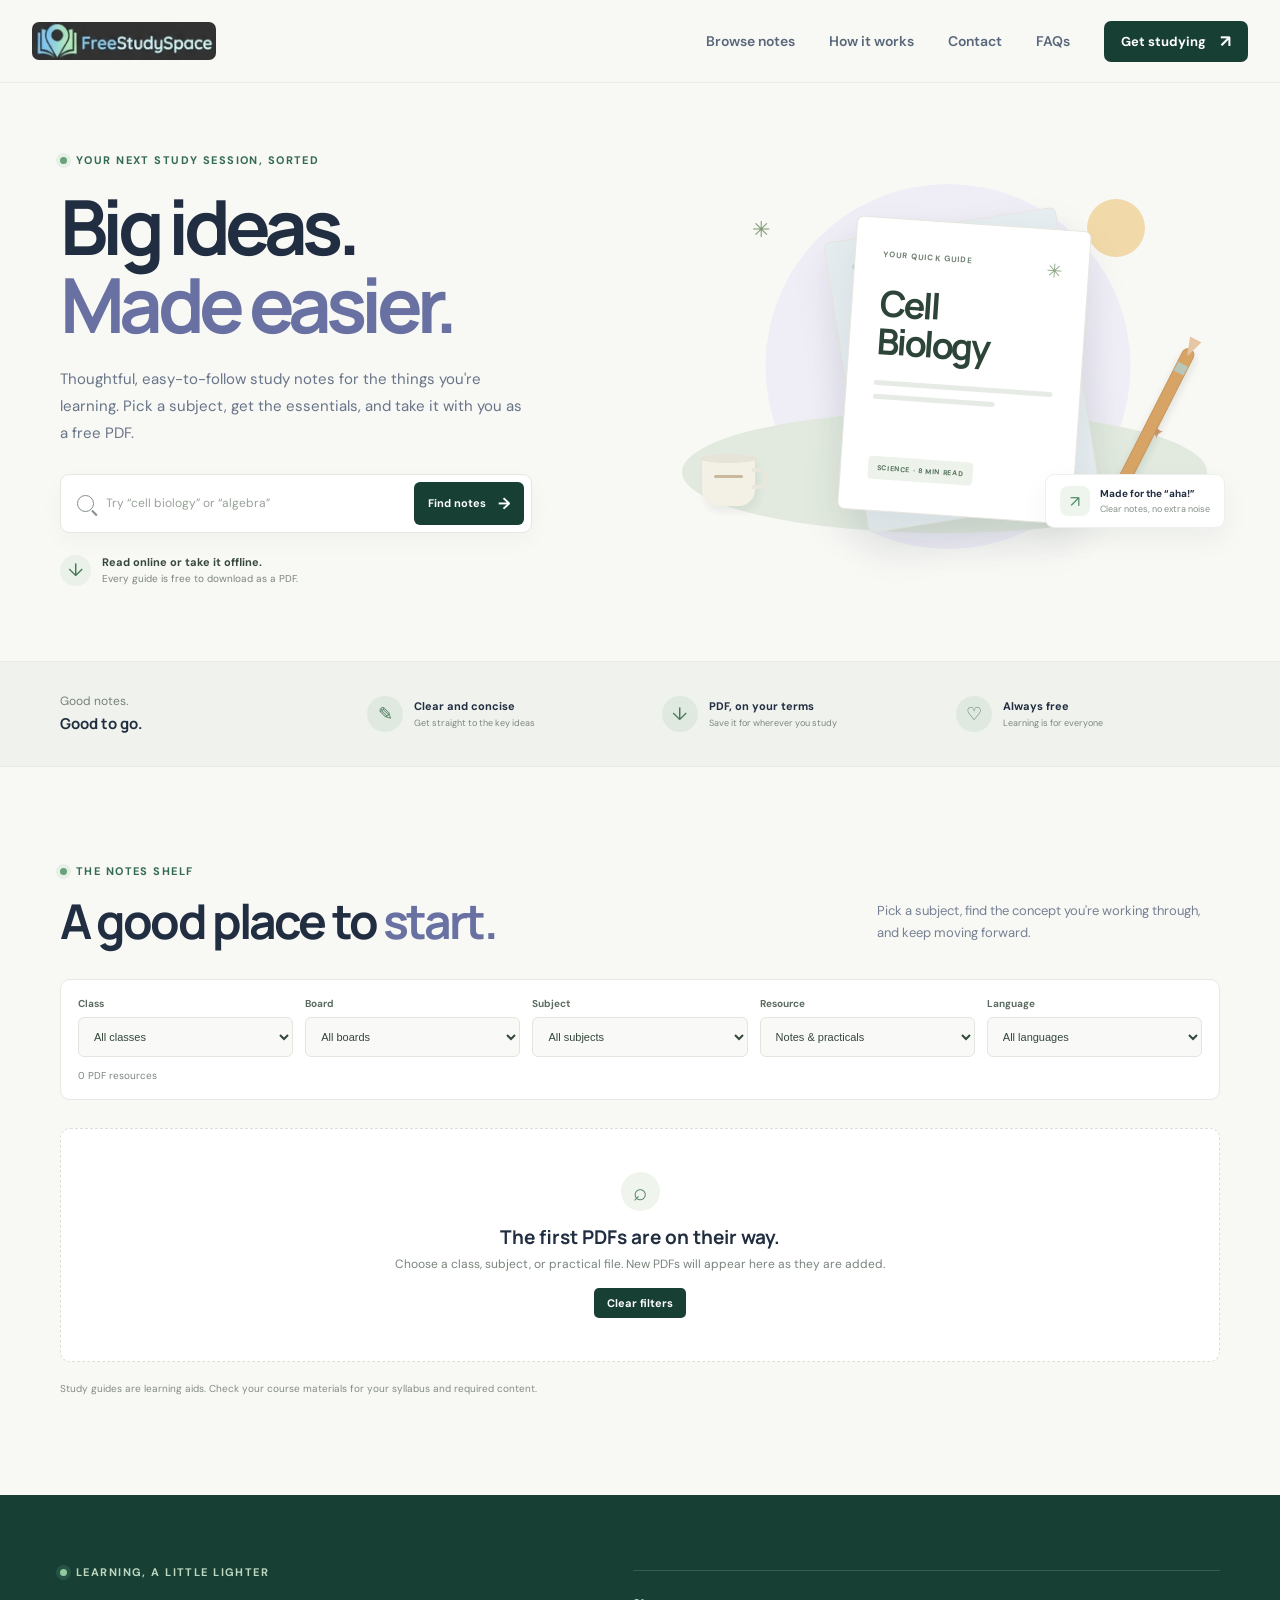
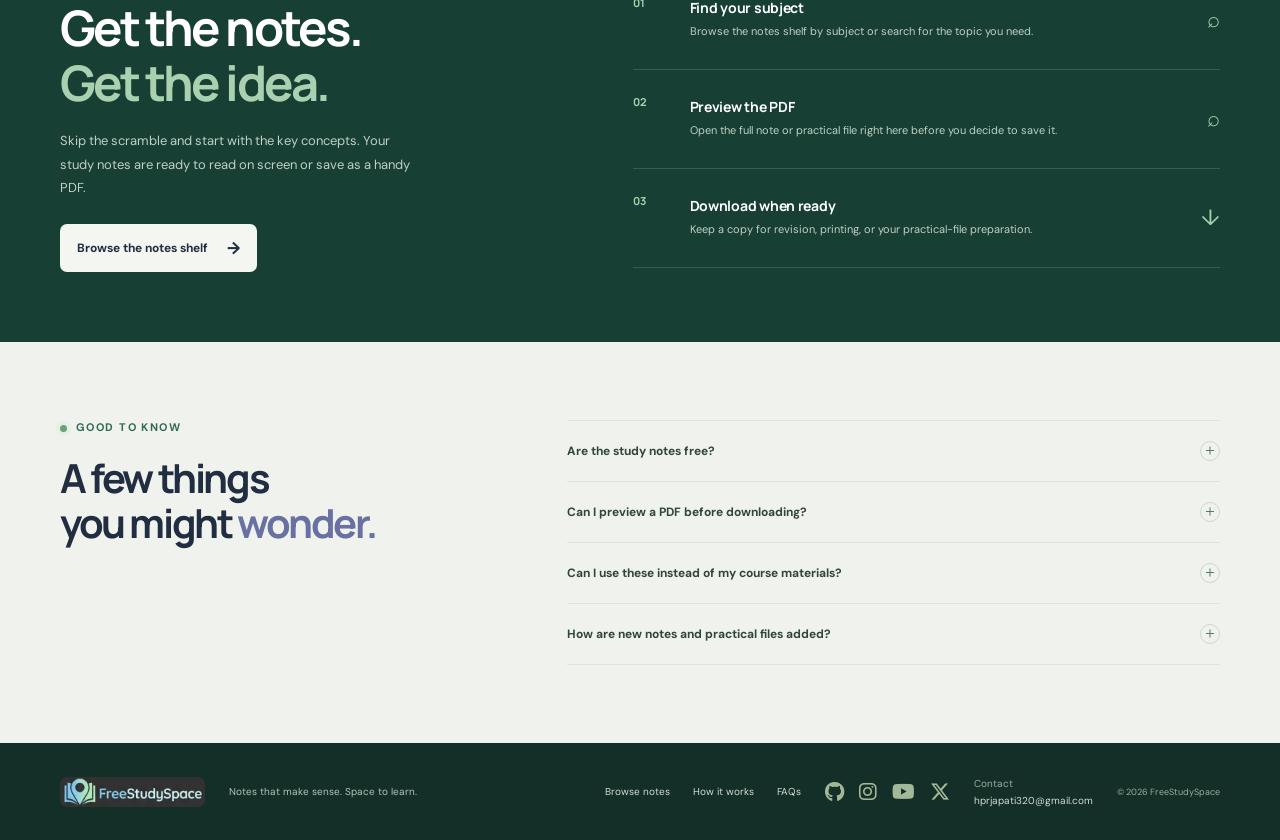
==== commit 72fb0b91: "Add site contact email Co-authored-by: Copilot App <223556219+Copilot@users.noreply.github.com>" ====
--- a/index.html
+++ b/index.html
@@ -28,6 +28,7 @@
             <nav class="primary-navigation" id="primary-navigation" aria-label="Main navigation">
                 <a href="#notes">Browse notes</a>
                 <a href="#how-it-works">How it works</a>
+                <a href="mailto:hprjapati320@gmail.com">Contact</a>
                 <a href="#faq">FAQs</a>
                 <a class="nav-cta" href="#notes">Get studying <span aria-hidden="true">↗</span></a>
             </nav>
@@ -225,6 +226,10 @@
                     <i class="fa-brands fa-x-twitter"></i>
                 </a>
             </div>
+            <div class="footer-contact">
+                <span>Contact</span>
+                <a href="mailto:hprjapati320@gmail.com">hprjapati320@gmail.com</a>
+            </div>
             <span class="footer-copyright">© <span id="current-year">2026</span> FreeStudySpace</span>
         </div>
     </footer>
--- a/index.css
+++ b/index.css
@@ -1085,6 +1085,27 @@
   transition: color .2s ease;
 }
 
+.footer-contact {
+  display: flex;
+  flex-direction: column;
+  gap: 4px;
+  font-size: 10px;
+}
+
+.footer-contact span {
+  color: #9cad9f;
+}
+
+.footer-contact a {
+  color: #d0ddd2;
+  text-decoration: none;
+  transition: color .2s ease;
+}
+
+.footer-contact a:hover {
+  color: #fff;
+}
+
 .footer-copyright {
   color: #9cad9f;
   font-size: 9px;
@@ -1498,6 +1519,13 @@
 
   .footer-inner nav a {
     font-size: 10px;
+  }
+
+  .footer-contact {
+    width: 100%;
+    flex-direction: row;
+    flex-wrap: wrap;
+    gap: 6px;
   }
 
   .footer-copyright {
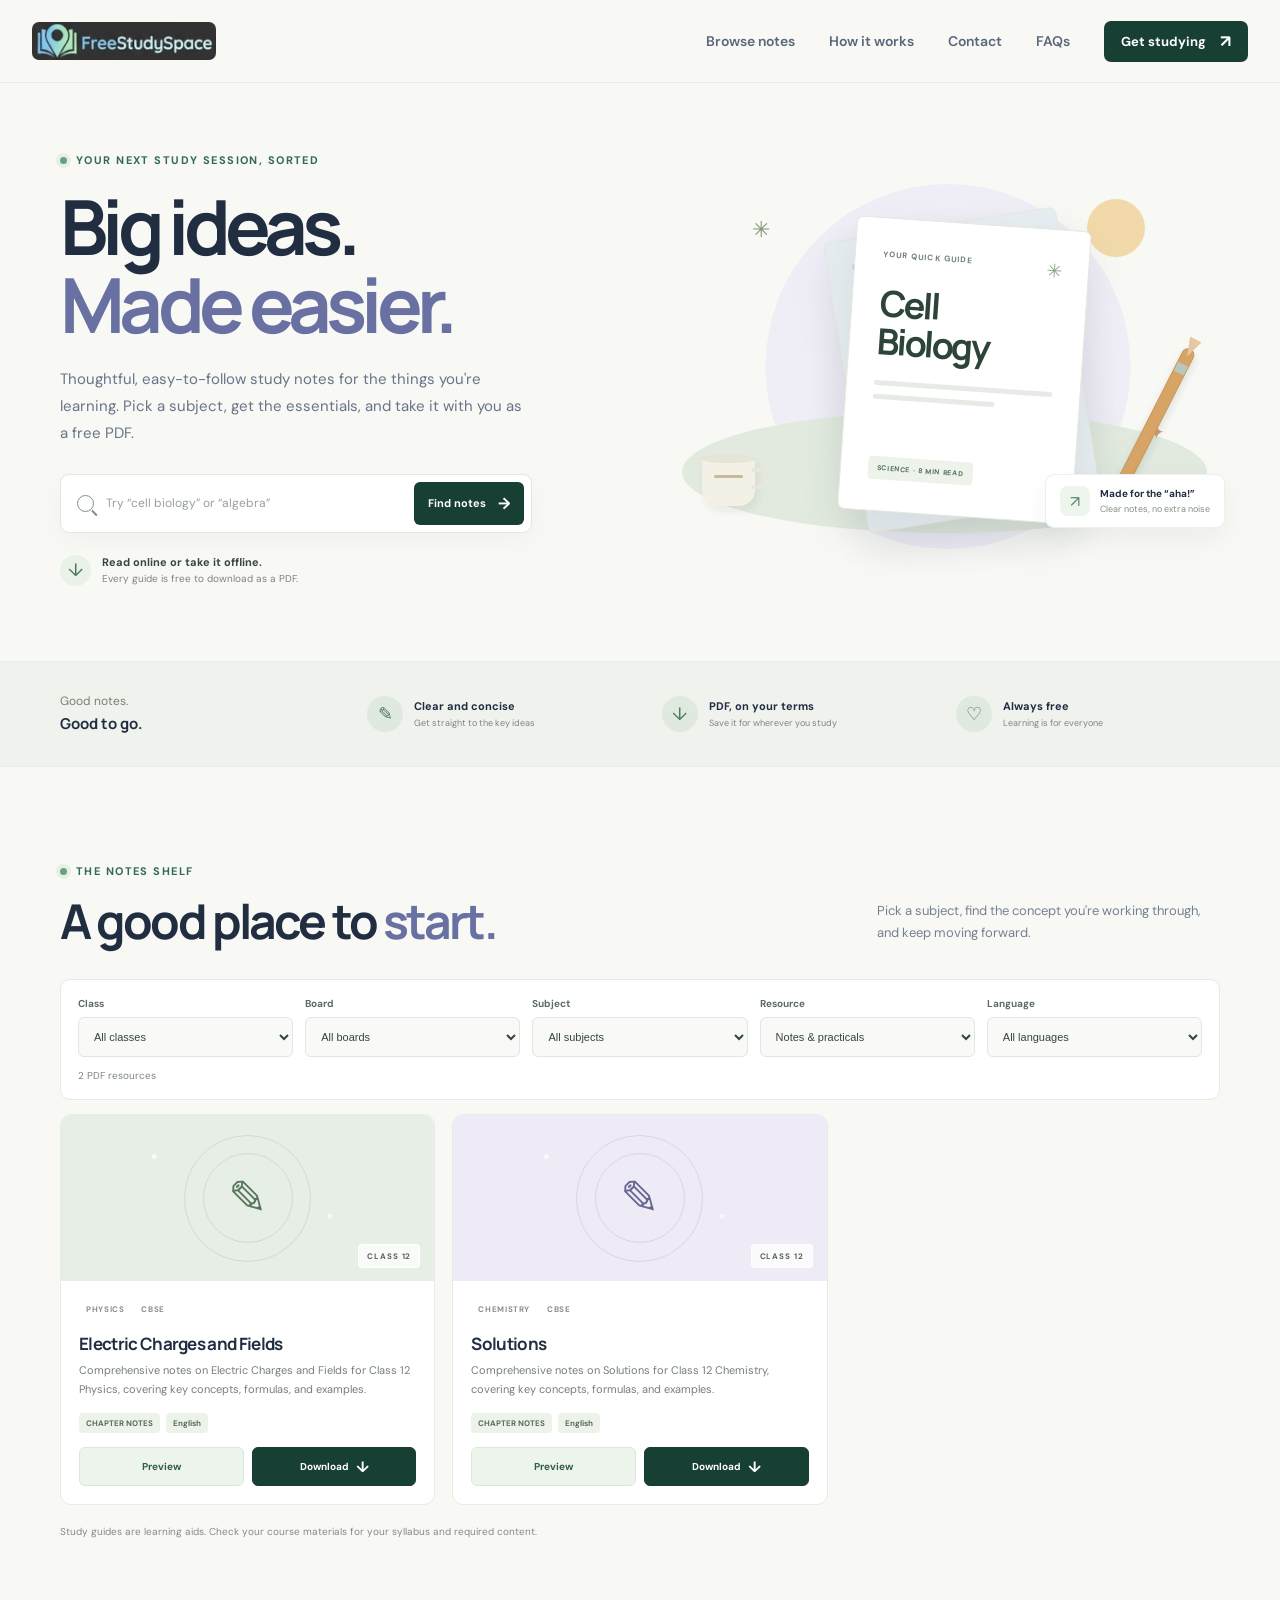
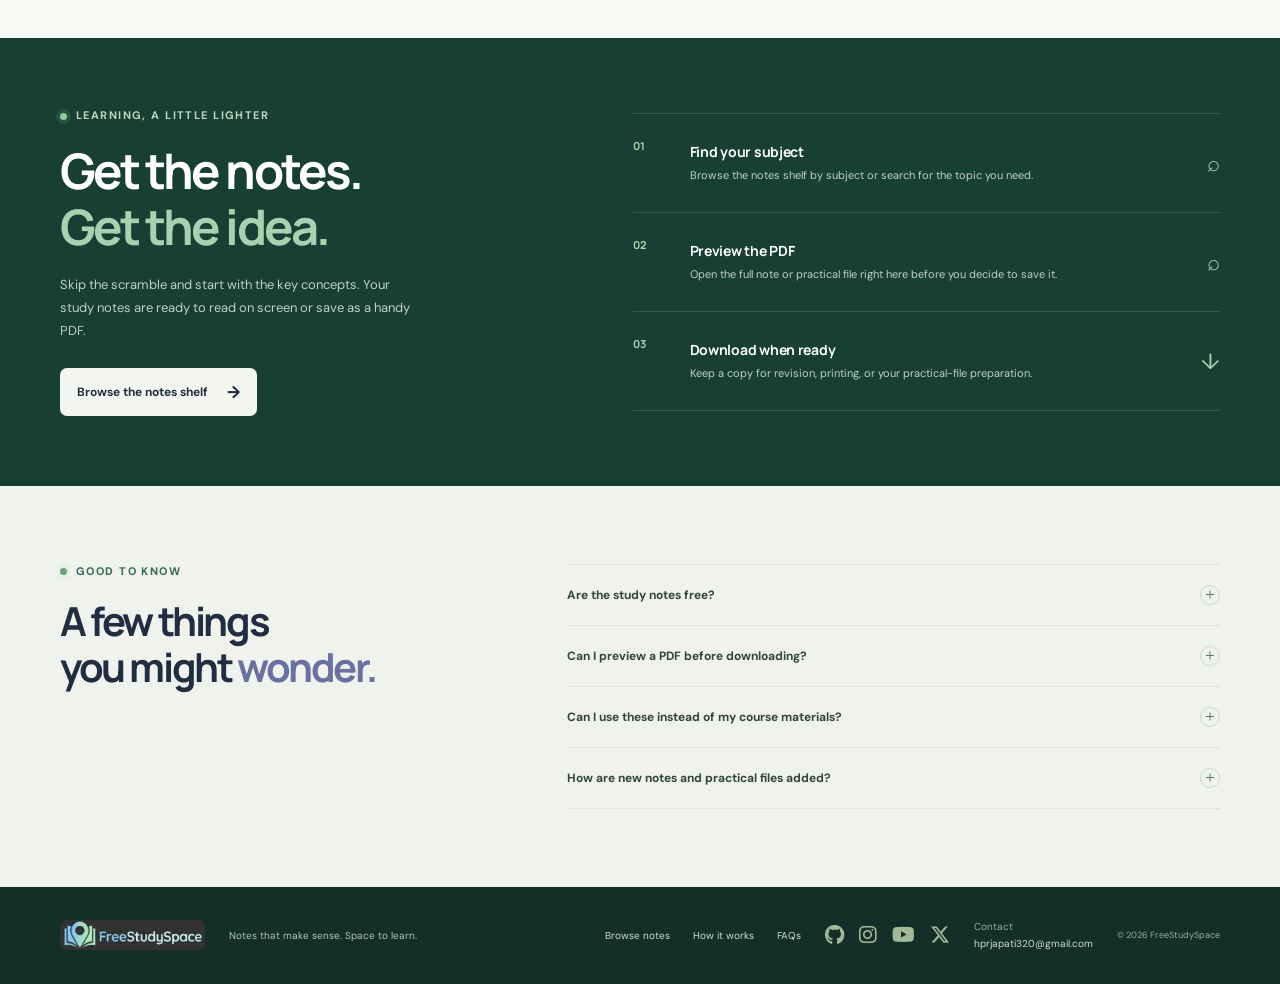
==== commit a336c32f: "Updated Insta link" ====
--- a/index.html
+++ b/index.html
@@ -216,7 +216,7 @@
                 <a href="https://github.com/HEMANT155350" target="_blank" aria-label="GitHub">
                     <i class="fa-brands fa-github"></i>
                 </a>
-                <a href="https://instagram.com/hemant_prajapati_x_" target="_blank" aria-label="Instagram">
+                <a href="https://instagram.com/just.hemant_vibes" target="_blank" aria-label="Instagram">
                     <i class="fa-brands fa-instagram"></i>
                 </a>
                 <a href="https://youtube.com/@your-channel" target="_blank" aria-label="YouTube">
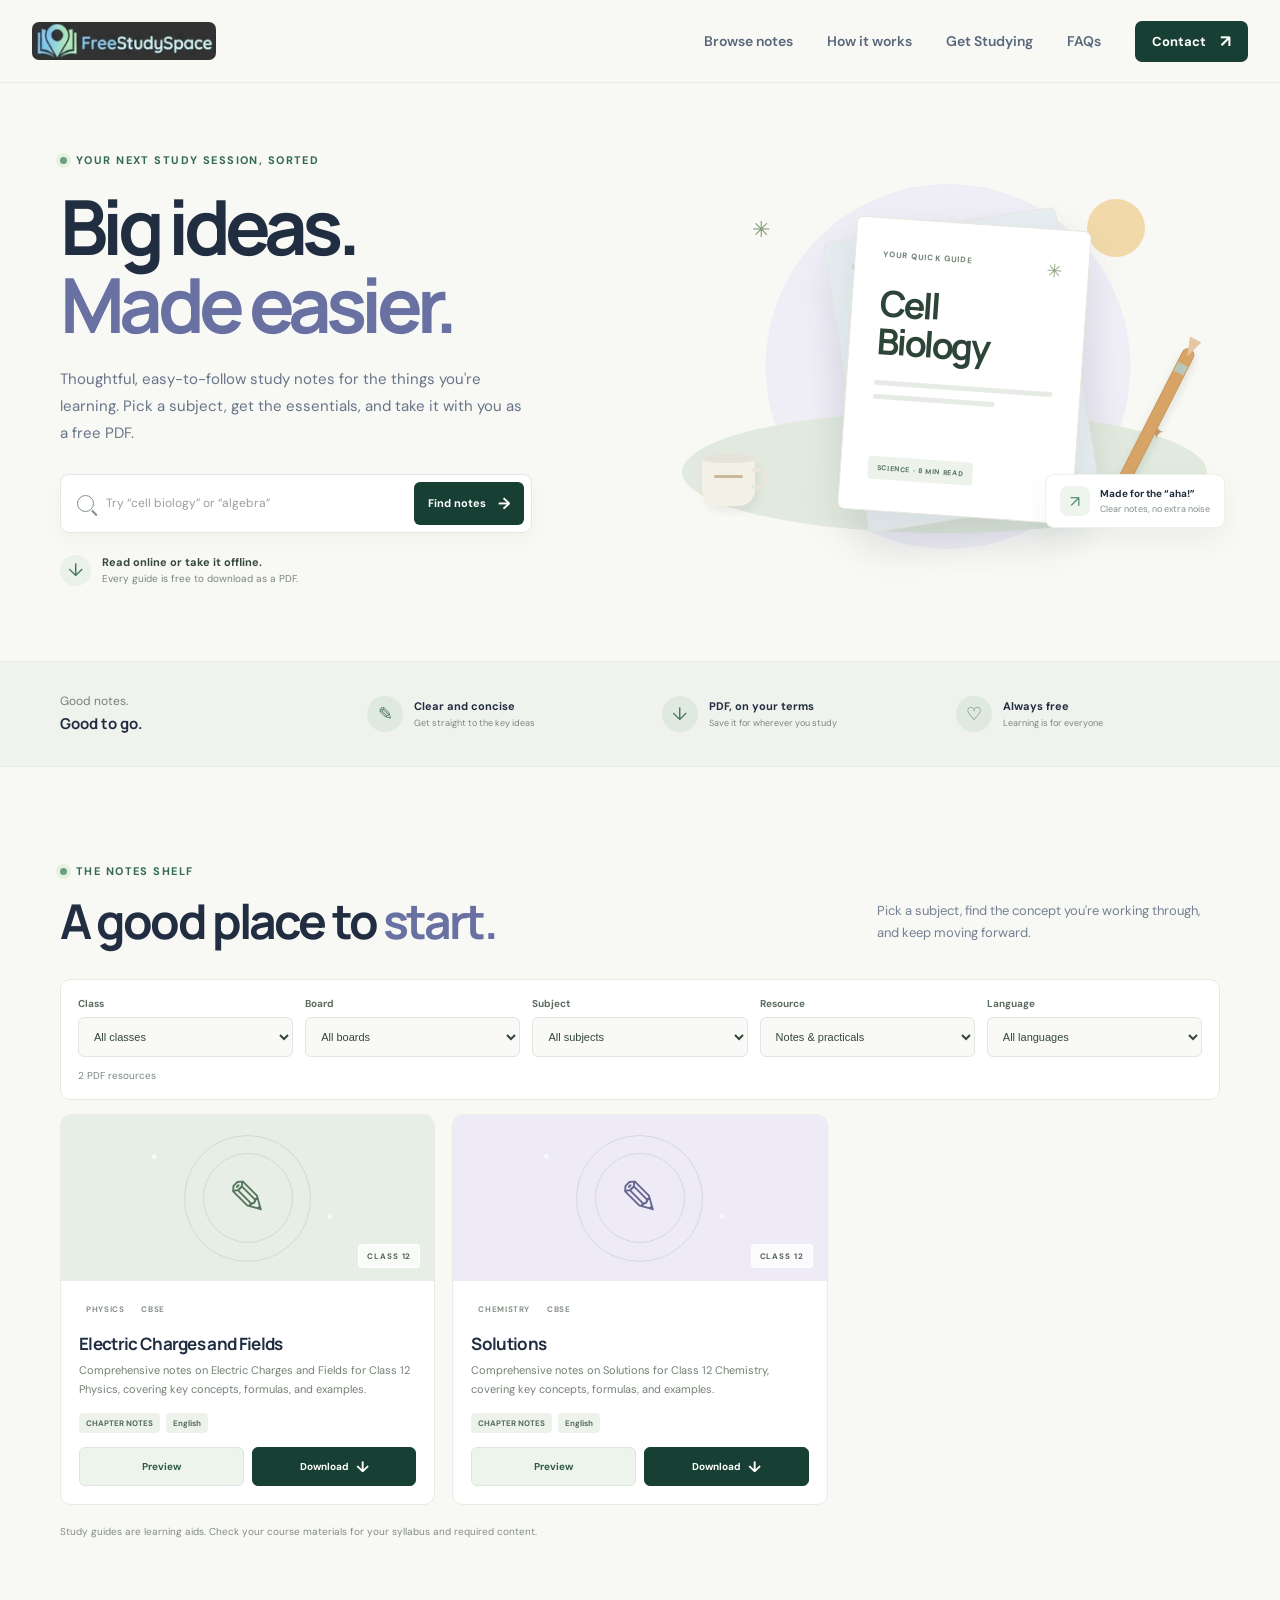
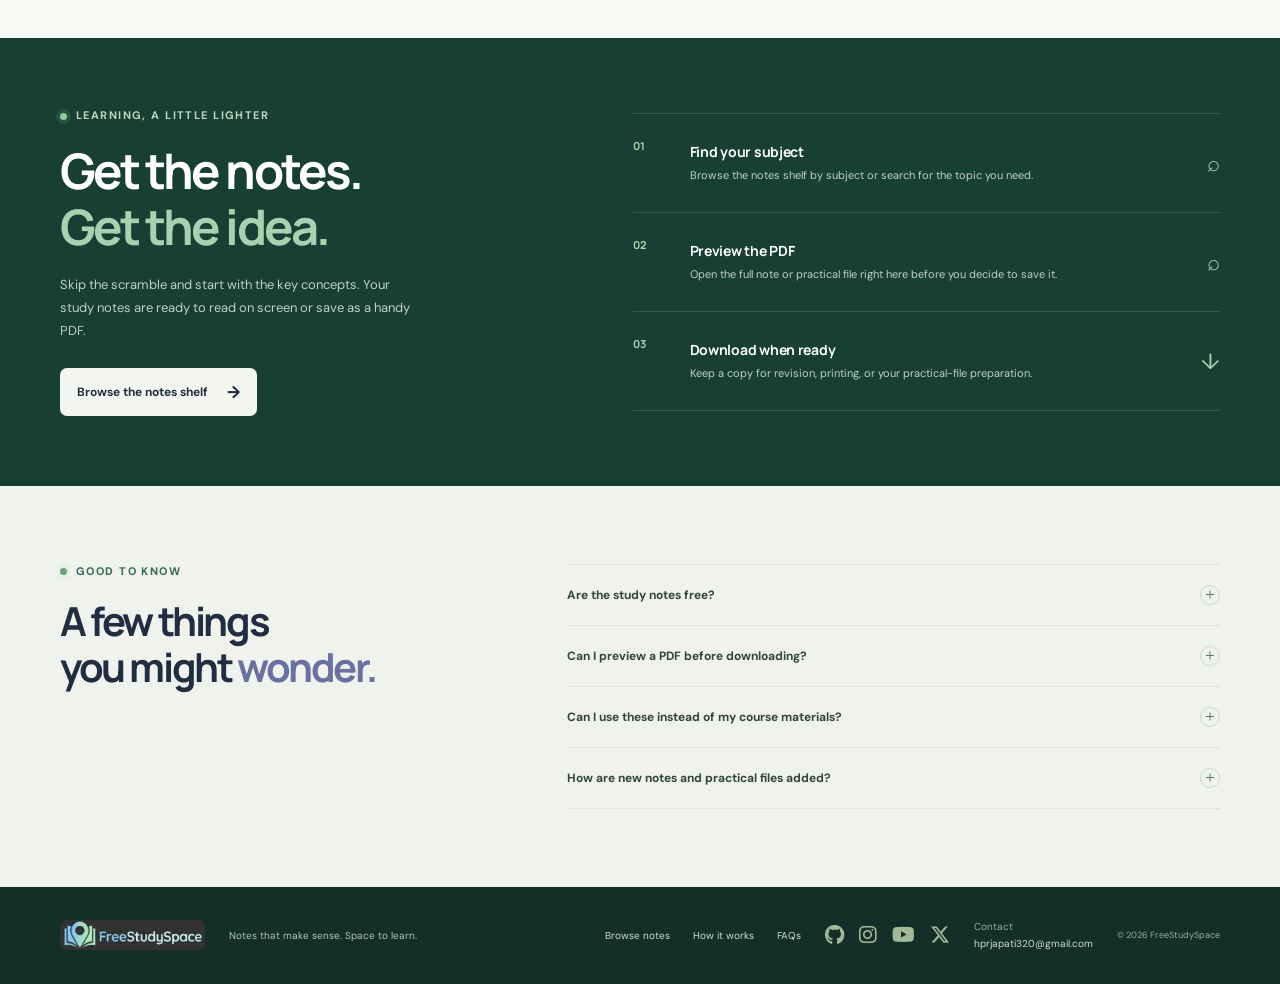
==== commit 7b33a217: "Added contact page" ====
--- a/index.html
+++ b/index.html
@@ -28,9 +28,9 @@
             <nav class="primary-navigation" id="primary-navigation" aria-label="Main navigation">
                 <a href="#notes">Browse notes</a>
                 <a href="#how-it-works">How it works</a>
-                <a href="mailto:hprjapati320@gmail.com">Contact</a>
+                <a href="#notes">Get Studying</a>
                 <a href="#faq">FAQs</a>
-                <a class="nav-cta" href="#notes">Get studying <span aria-hidden="true">↗</span></a>
+                <a class="nav-cta" href="contact.html">Contact<span aria-hidden="true">↗</span></a>
             </nav>
         </div>
     </header>
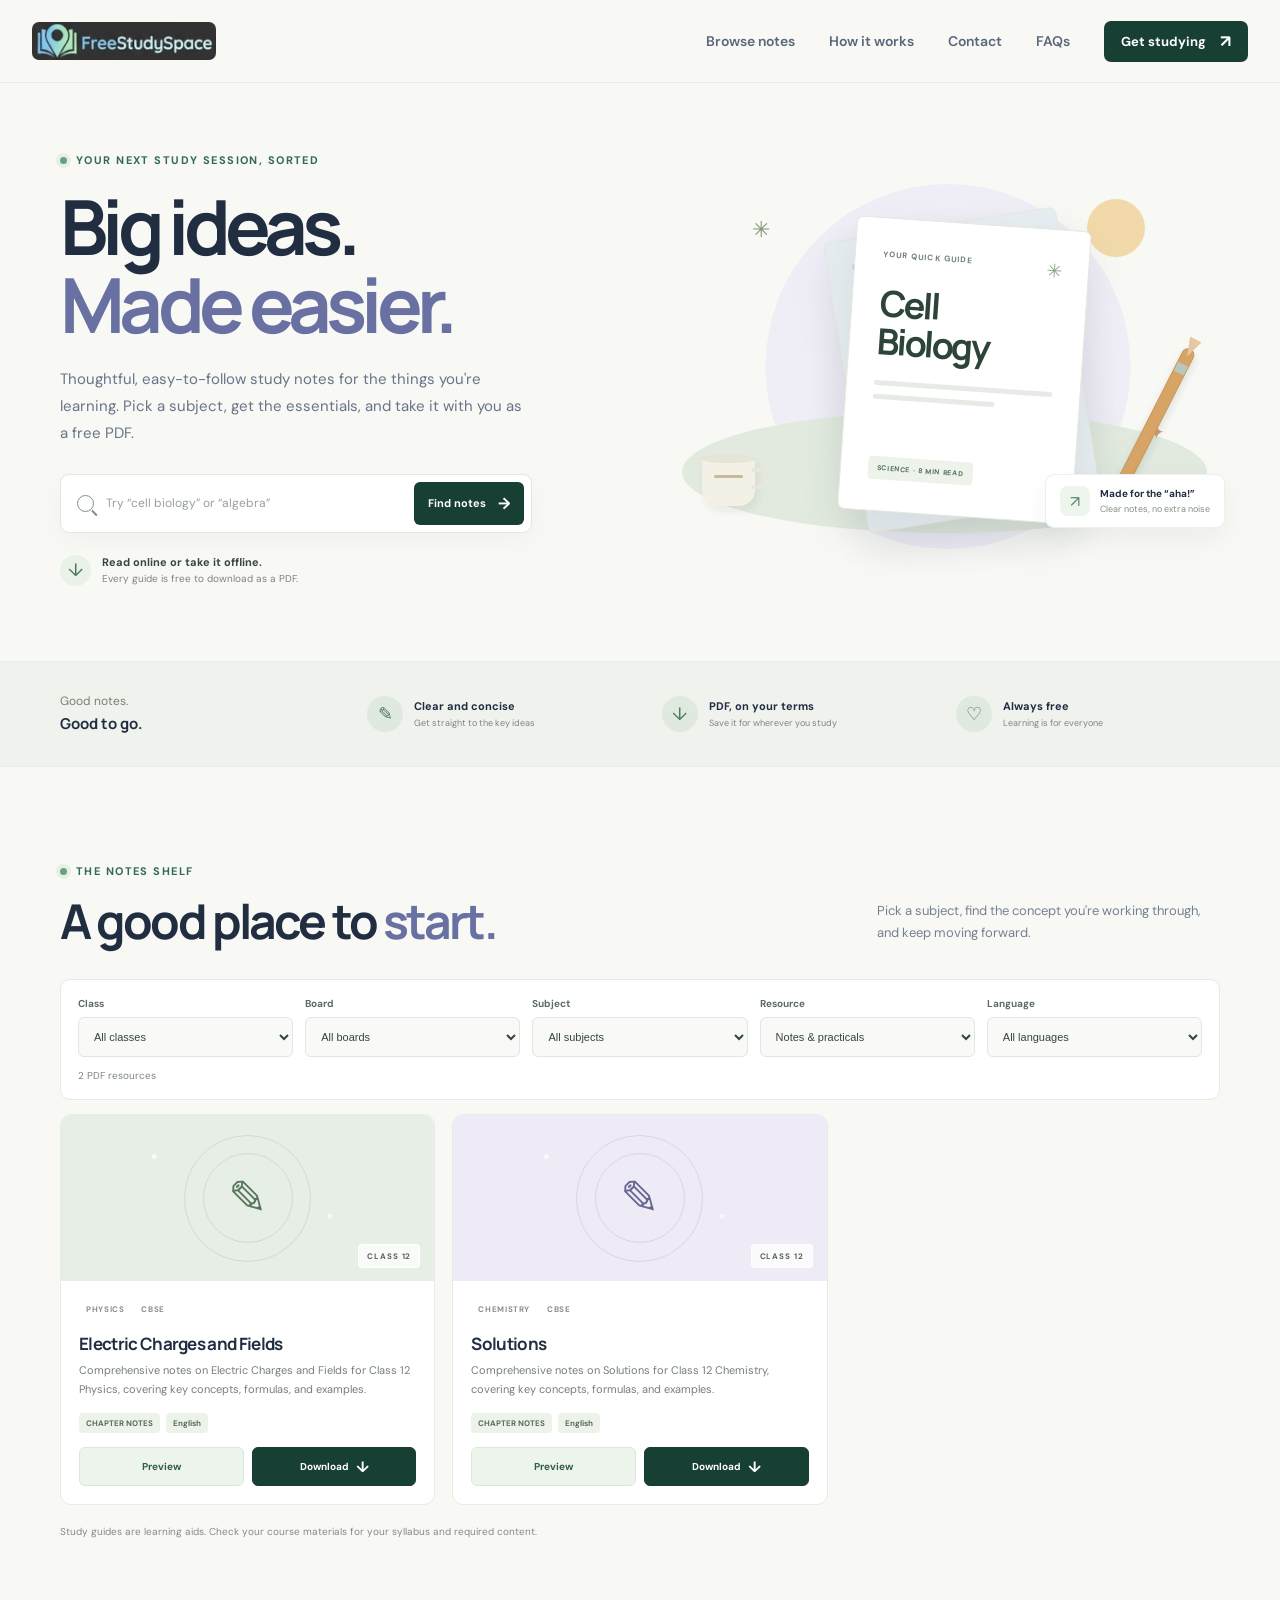
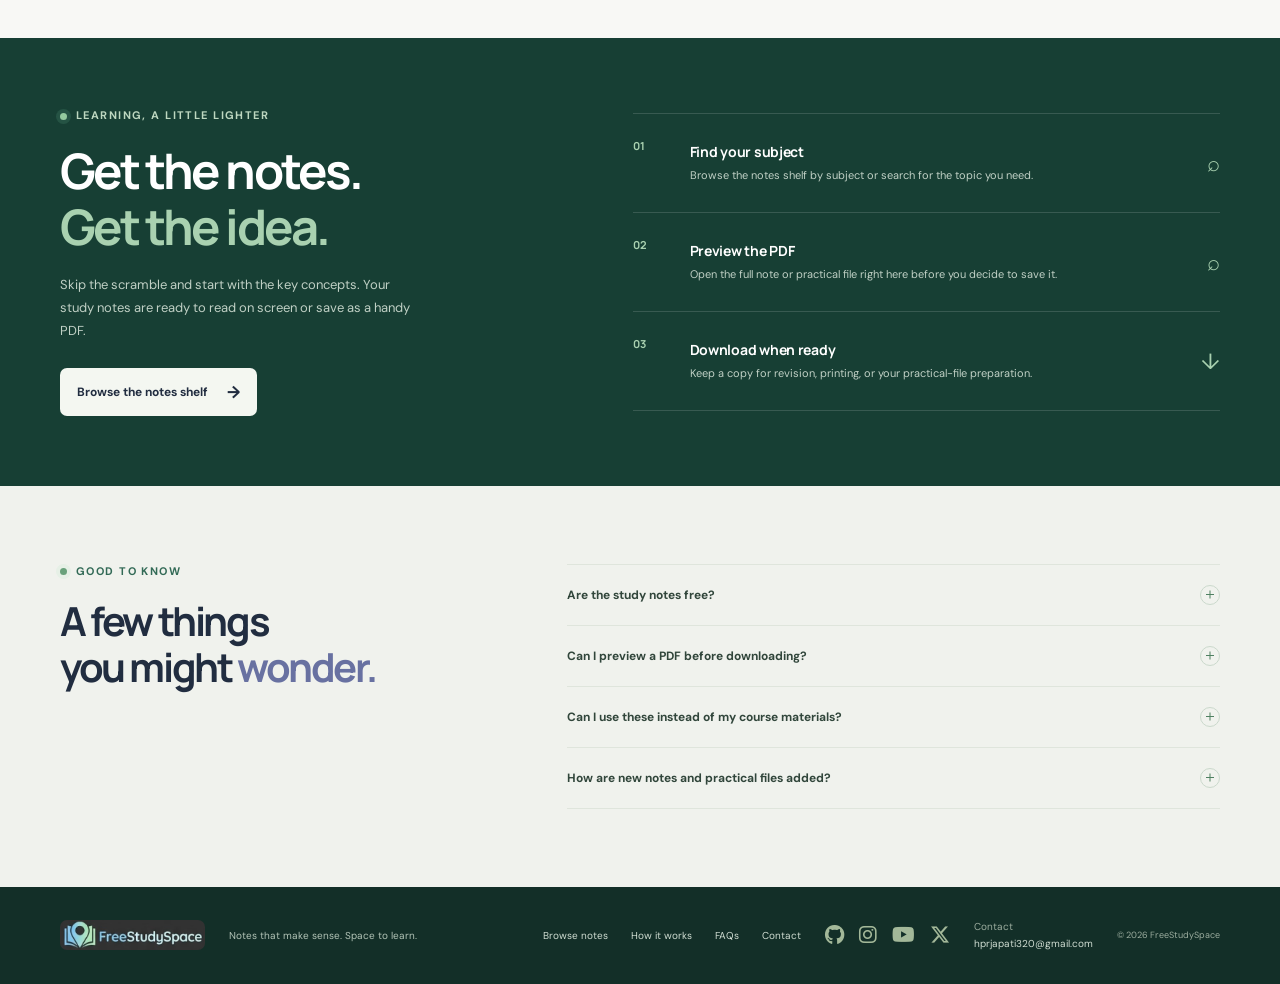
==== commit c0021c04: "Add responsive contact page Co-authored-by: Copilot App <223556219+Copilot@users.noreply.github.com>" ====
--- a/index.html
+++ b/index.html
@@ -28,9 +28,9 @@
             <nav class="primary-navigation" id="primary-navigation" aria-label="Main navigation">
                 <a href="#notes">Browse notes</a>
                 <a href="#how-it-works">How it works</a>
-                <a href="#notes">Get Studying</a>
+                <a href="contact.html">Contact</a>
                 <a href="#faq">FAQs</a>
-                <a class="nav-cta" href="contact.html">Contact<span aria-hidden="true">↗</span></a>
+                <a class="nav-cta" href="#notes">Get studying <span aria-hidden="true">↗</span></a>
             </nav>
         </div>
     </header>
@@ -210,13 +210,13 @@
                     alt="" width="400" height="100"></a>
             <p>Notes that make sense. Space to learn.</p>
             <nav aria-label="Footer navigation"><a href="#notes">Browse notes</a><a href="#how-it-works">How it
-                    works</a><a href="#faq">FAQs</a></nav>
+                    works</a><a href="#faq">FAQs</a><a href="contact.html">Contact</a></nav>
             <!-- Social Media Links -->
             <div class="footer-socials">
                 <a href="https://github.com/HEMANT155350" target="_blank" aria-label="GitHub">
                     <i class="fa-brands fa-github"></i>
                 </a>
-                <a href="https://instagram.com/just.hemant_vibes" target="_blank" aria-label="Instagram">
+                <a href="https://instagram.com/hemant_prajapati_x_" target="_blank" aria-label="Instagram">
                     <i class="fa-brands fa-instagram"></i>
                 </a>
                 <a href="https://youtube.com/@your-channel" target="_blank" aria-label="YouTube">
--- a/index.css
+++ b/index.css
@@ -1048,6 +1048,180 @@
   line-height: 1.75;
 }
 
+.contact-main {
+  overflow: hidden;
+}
+
+.contact-hero {
+  min-height: 470px;
+  display: grid;
+  grid-template-columns: 1.1fr .9fr;
+  align-items: center;
+  gap: clamp(36px, 8vw, 104px);
+  padding-block: 76px;
+}
+
+.contact-copy {
+  max-width: 610px;
+}
+
+.contact-copy h1 {
+  margin-bottom: 20px;
+  font-size: clamp(44px, 5.4vw, 68px);
+  line-height: 1.08;
+  letter-spacing: -.055em;
+}
+
+.contact-copy h1 span,
+.contact-topics-heading h2 span {
+  color: var(--green);
+}
+
+.contact-intro {
+  max-width: 485px;
+  margin-bottom: 26px;
+  color: var(--ink-soft);
+  font-size: 15px;
+  line-height: 1.8;
+}
+
+.contact-email-button {
+  min-height: 50px;
+  gap: 12px;
+  padding-inline: 19px;
+  color: var(--white);
+  background: var(--green-dark);
+}
+
+.contact-email-button:hover {
+  color: var(--white);
+  background: #245b49;
+  transform: translateY(-1px);
+}
+
+.contact-email-button i {
+  font-size: 15px;
+}
+
+.contact-email-hint {
+  margin: 11px 0 0;
+  color: #7a857b;
+  font-size: 11px;
+}
+
+.contact-card {
+  position: relative;
+  min-height: 270px;
+  overflow: hidden;
+  padding: 36px;
+  background: #e9eee6;
+  border: 1px solid #dce5da;
+  border-radius: 12px;
+}
+
+.contact-icon {
+  width: 44px;
+  height: 44px;
+  display: grid;
+  place-items: center;
+  margin-bottom: 27px;
+  color: var(--green-dark);
+  background: #d9e6d8;
+  border-radius: 50%;
+  font-size: 17px;
+}
+
+.contact-card-label {
+  margin-bottom: 9px;
+  color: #68796b;
+  font-size: 11px;
+  font-weight: 700;
+  letter-spacing: .1em;
+  text-transform: uppercase;
+}
+
+.contact-address {
+  position: relative;
+  z-index: 1;
+  color: var(--green-dark);
+  font-family: var(--serif);
+  font-size: clamp(18px, 2.1vw, 25px);
+  font-weight: 700;
+  text-decoration-thickness: 1px;
+  text-underline-offset: 4px;
+  overflow-wrap: anywhere;
+}
+
+.contact-card>p:last-of-type {
+  max-width: 330px;
+  margin: 14px 0 0;
+  color: #687488;
+  font-size: 12px;
+  line-height: 1.7;
+}
+
+.contact-card-mark {
+  position: absolute;
+  right: 23px;
+  bottom: -36px;
+  color: #dce7d8;
+  font-size: 145px;
+  line-height: 1;
+}
+
+.contact-topics {
+  padding-block: 68px 76px;
+  background: #f0f1ec;
+}
+
+.contact-topics-heading {
+  margin-bottom: 31px;
+}
+
+.contact-topics-heading .eyebrow {
+  margin-bottom: 12px;
+}
+
+.contact-topics-heading h2 {
+  margin-bottom: 0;
+  font-size: clamp(31px, 3.7vw, 43px);
+  letter-spacing: -.04em;
+}
+
+.contact-topic-grid {
+  display: grid;
+  grid-template-columns: repeat(3, minmax(0, 1fr));
+  gap: 17px;
+}
+
+.contact-topic {
+  min-height: 178px;
+  padding: 24px;
+  background: var(--white);
+  border: 1px solid var(--line);
+  border-radius: 9px;
+}
+
+.contact-topic>span {
+  color: #6b9676;
+  font-size: 10px;
+  font-weight: 700;
+  letter-spacing: .1em;
+}
+
+.contact-topic h3 {
+  margin: 19px 0 8px;
+  font-size: 15px;
+}
+
+.contact-topic p {
+  max-width: 290px;
+  margin-bottom: 0;
+  color: var(--ink-soft);
+  font-size: 12px;
+  line-height: 1.7;
+}
+
 .site-footer {
   color: #e7eee8;
   background: #132f28;
@@ -1188,6 +1362,15 @@
     gap: 45px;
   }
 
+  .contact-hero {
+    gap: 36px;
+    padding-block: 62px;
+  }
+
+  .contact-card {
+    padding: 28px;
+  }
+
   .footer-inner {
     width: calc(100% - 48px);
   }
@@ -1210,6 +1393,53 @@
 
   .brand {
     width: 154px;
+  }
+
+  .contact-hero {
+    min-height: 0;
+    grid-template-columns: 1fr;
+    gap: 31px;
+    padding-block: 49px 45px;
+  }
+
+  .contact-copy h1 {
+    max-width: 520px;
+    font-size: clamp(42px, 11vw, 58px);
+  }
+
+  .contact-intro {
+    font-size: 14px;
+  }
+
+  .contact-card {
+    min-height: 245px;
+    padding: 26px;
+  }
+
+  .contact-icon {
+    margin-bottom: 20px;
+  }
+
+  .contact-address {
+    font-size: clamp(19px, 5vw, 25px);
+  }
+
+  .contact-topics {
+    padding-block: 47px;
+  }
+
+  .contact-topic-grid {
+    grid-template-columns: 1fr;
+    gap: 11px;
+  }
+
+  .contact-topic {
+    min-height: 0;
+    padding: 20px;
+  }
+
+  .contact-topic h3 {
+    margin-top: 13px;
   }
 
   .menu-toggle {
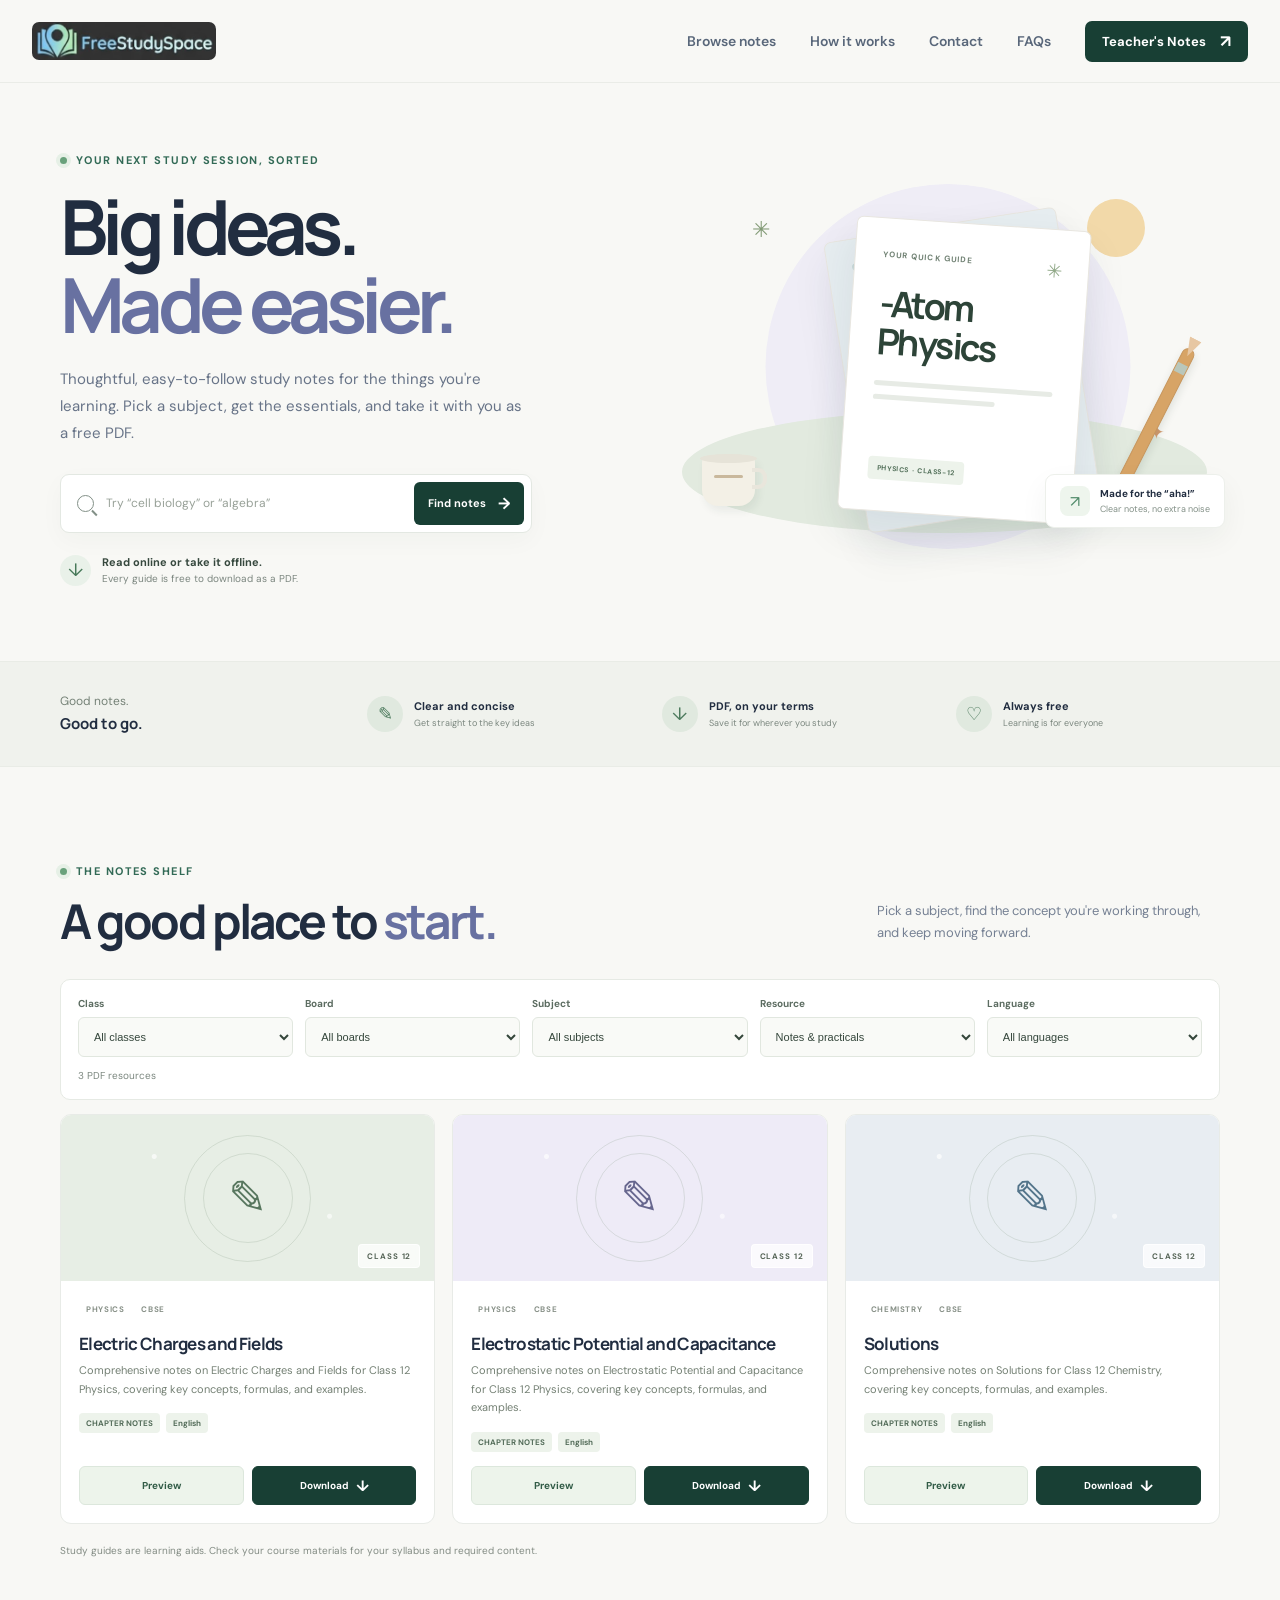
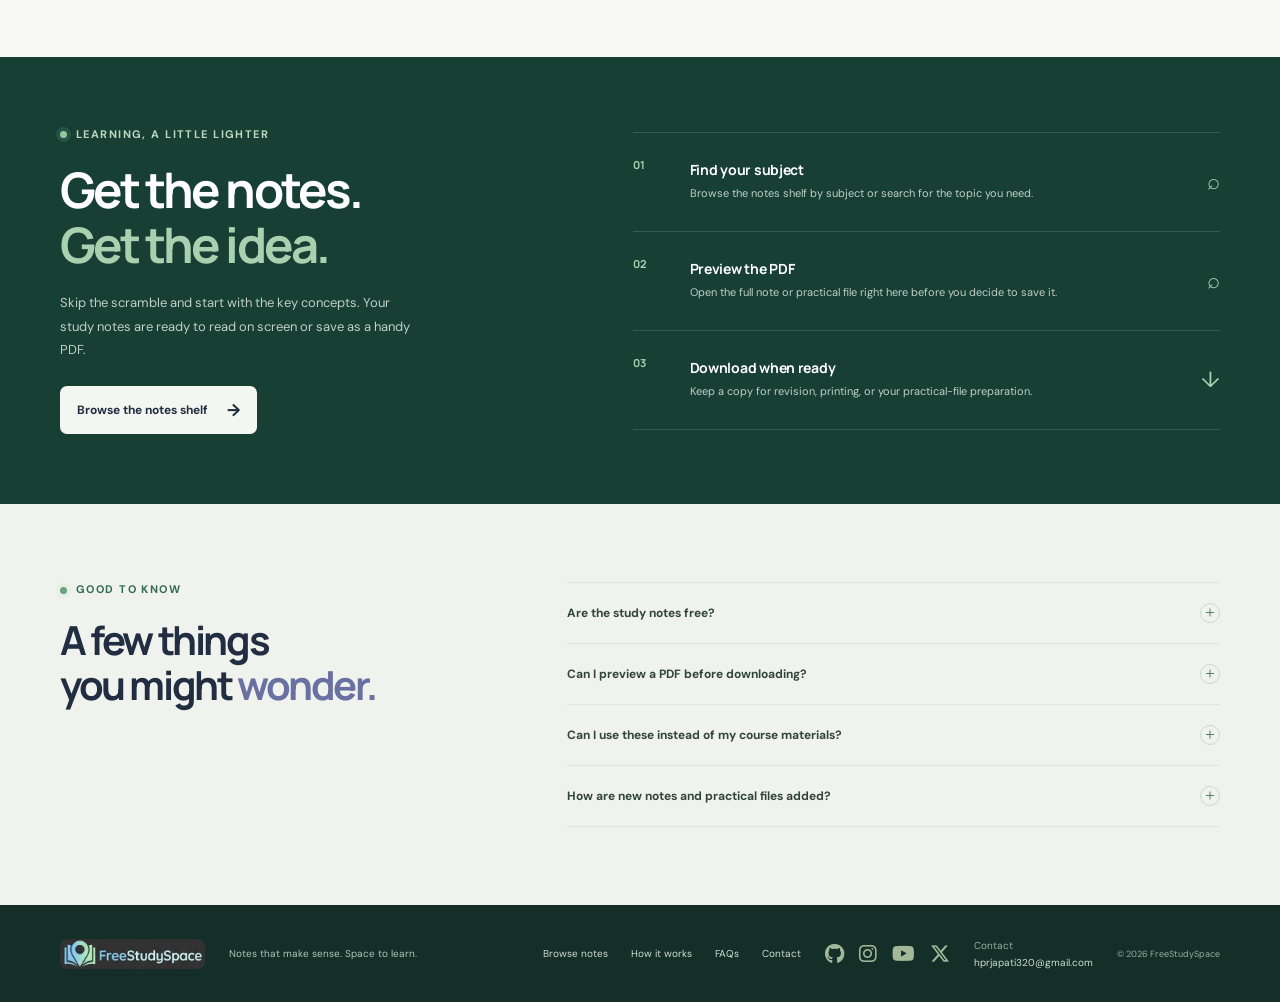
==== commit b71e0693: "updated" ====
--- a/index.html
+++ b/index.html
@@ -30,7 +30,7 @@
                 <a href="#how-it-works">How it works</a>
                 <a href="contact.html">Contact</a>
                 <a href="#faq">FAQs</a>
-                <a class="nav-cta" href="#notes">Get studying <span aria-hidden="true">↗</span></a>
+                <a class="nav-cta" href="teacher.html">Teacher's Notes<span aria-hidden="true">↗</span></a>
             </nav>
         </div>
     </header>
@@ -58,10 +58,13 @@
                 <div class="art-spark spark-a">✳</div>
                 <div class="art-spark spark-b">✦</div>
                 <div class="art-paper paper-back"><i></i><i></i><i></i></div>
-                <div class="art-paper paper-main"><span class="paper-kicker">YOUR QUICK
-                        GUIDE</span><strong>Cell<br>Biology</strong><span class="paper-line"></span><span
-                        class="paper-line short"></span><span class="paper-chip">SCIENCE · 8 MIN READ</span><span
-                        class="paper-mark">✳</span></div>
+                <div class="art-paper paper-main">
+                    <span class="paper-kicker">YOUR QUICK GUIDE</span>
+                    <strong>-Atom<br>Physics</strong>
+                    <span class="paper-line"></span>
+                    <span class="paper-line short"></span><span class="paper-chip">PHYSICS · CLASS-12</span>
+                    <span class="paper-mark">✳</span>
+                </div>
                 <div class="art-pencil"><span></span></div>
                 <div class="art-cup"><span></span><i></i></div>
                 <div class="art-caption"><span class="caption-icon">↗</span><span><strong>Made for the
@@ -216,7 +219,7 @@
                 <a href="https://github.com/HEMANT155350" target="_blank" aria-label="GitHub">
                     <i class="fa-brands fa-github"></i>
                 </a>
-                <a href="https://instagram.com/hemant_prajapati_x_" target="_blank" aria-label="Instagram">
+                <a href="https://instagram.com/just.hemant_vibes" target="_blank" aria-label="Instagram">
                     <i class="fa-brands fa-instagram"></i>
                 </a>
                 <a href="https://youtube.com/@your-channel" target="_blank" aria-label="YouTube">
